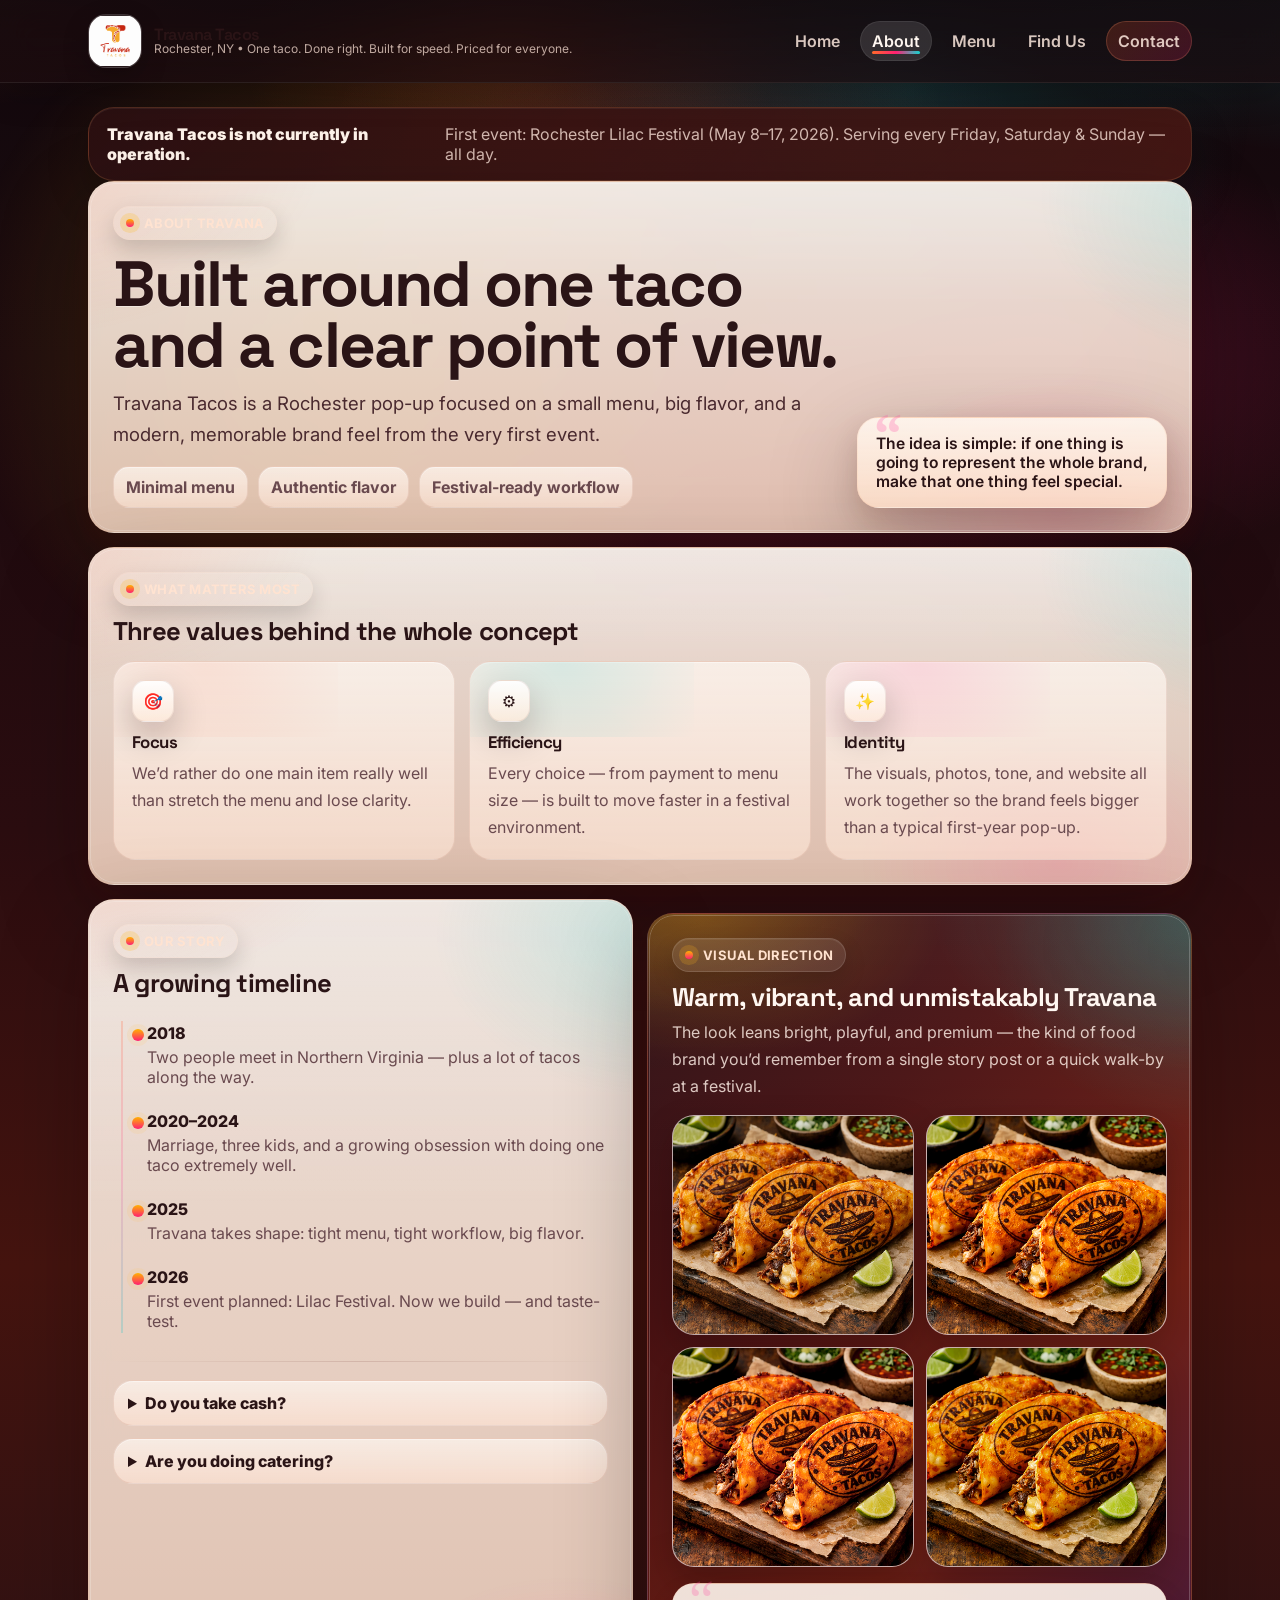
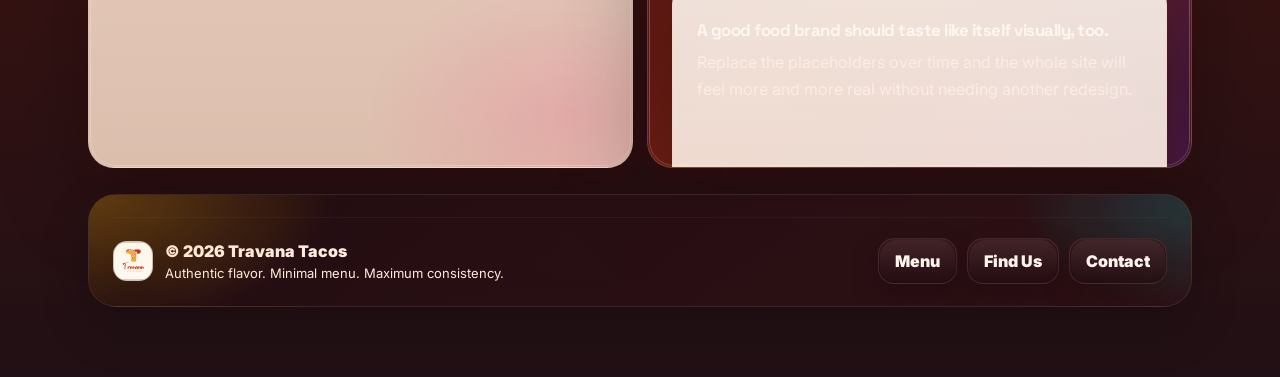
==== about.html @ 3b4be8a9 "nightfire" ====
<!doctype html>
<html lang="en">
  <head>
    <meta charset="utf-8" />
    <meta name="viewport" content="width=device-width,initial-scale=1" />

    <title>About • Travana Tacos</title>
    <meta name="description" content="About Travana Tacos — our story and what we’re bringing to Rochester, NY." />
    <meta name="theme-color" content="#220b10" />

    <link rel="canonical" href="https://www.travanatacos.com/about.html" />
    <link rel="icon" href="/images/TravanaLogo.png" type="image/png" />
    <link rel="apple-touch-icon" href="/images/TravanaLogo.png" />
    <link rel="manifest" href="/site.webmanifest" />

    <link rel="preconnect" href="https://fonts.googleapis.com" />
    <link rel="preconnect" href="https://fonts.gstatic.com" crossorigin />
    <link href="https://fonts.googleapis.com/css2?family=Inter:wght@400;500;600;700;800&family=Space+Grotesk:wght@400;500;600;700&display=swap" rel="stylesheet" />

    <link rel="stylesheet" href="/styles.css" />
  </head>

  <body class="page-about">
    <a class="skip" href="#main">Skip to content</a>
    <header class="topbar">
      <div class="wrap topbar-inner">
        <a class="brand" href="/">
          <img id="brandLogo" class="brand-logo" src="/images/TravanaLogo.png" alt="Travana Tacos logo" />
          <span class="brand-text">
            <span class="brand-name" id="brandName">Travana Tacos</span>
            <span class="brand-sub" id="brandSub">Rochester, NY</span>
          </span>
        </a>

        <div class="nav-wrap">
          <button class="nav-toggle" id="navToggle" aria-label="Toggle navigation" aria-controls="primaryNav" aria-expanded="false">
            <span></span>
          </button>
          <nav class="nav" id="primaryNav" aria-label="Primary navigation">
            <a href="/" >Home</a>
            <a href="/about.html" aria-current="page">About</a>
            <a href="/menu.html" >Menu</a>
            <a href="/find-us.html" >Find Us</a>
            <a class="nav-cta" href="/contact.html" >Contact</a>
          </nav>
        </div>
      </div>
    </header>

    <main id="main" class="wrap">
      <section id="banner" class="notice reveal" style="display:none;">
        <strong id="banner1">Travana Tacos is not currently in operation.</strong>
        <span id="banner2">First event: Rochester Lilac Festival (May 8–17, 2026). Serving Fri–Sun all day.</span>
      </section>

      <section class="card hero-prime reveal">
        <div class="section-top">
          <div>
            <div class="kicker"><span class="k-dot"></span>About Travana</div>
            <h1 style="margin-top: 14px;">Built around one taco and a clear point of view.</h1>
            <p class="lead">Travana Tacos is a Rochester pop-up focused on a small menu, big flavor, and a modern, memorable brand feel from the very first event.</p>
            <div class="badge-cloud">
              <span class="badge-chip">Minimal menu</span>
              <span class="badge-chip">Authentic flavor</span>
              <span class="badge-chip">Festival-ready workflow</span>
            </div>
          </div>
          <aside class="mini-quote">The idea is simple: if one thing is going to represent the whole brand, make that one thing feel special.</aside>
        </div>
      </section>

      <section class="card reveal">
        <div class="kicker"><span class="k-dot"></span>What matters most</div>
        <h2 style="margin-top: 12px;">Three values behind the whole concept</h2>
        <div class="value-grid">
          <div class="value-card">
            <div class="iconbadge" aria-hidden="true">🎯</div>
            <h3>Focus</h3>
            <p>We’d rather do one main item really well than stretch the menu and lose clarity.</p>
          </div>
          <div class="value-card">
            <div class="iconbadge" aria-hidden="true">⚙️</div>
            <h3>Efficiency</h3>
            <p>Every choice — from payment to menu size — is built to move faster in a festival environment.</p>
          </div>
          <div class="value-card">
            <div class="iconbadge" aria-hidden="true">✨</div>
            <h3>Identity</h3>
            <p>The visuals, photos, tone, and website all work together so the brand feels bigger than a typical first-year pop-up.</p>
          </div>
        </div>
      </section>

      <section class="grid2">
        <section class="card reveal">
          <div class="kicker"><span class="k-dot"></span>Our story</div>
          <h2 style="margin-top: 12px;">A growing timeline</h2>
          <div class="timeline">
            <div class="titem">
              <div class="when">2018</div>
              <div class="what">Two people meet in Northern Virginia — plus a lot of tacos along the way.</div>
            </div>
            <div class="titem">
              <div class="when">2020–2024</div>
              <div class="what">Marriage, three kids, and a growing obsession with doing one taco extremely well.</div>
            </div>
            <div class="titem">
              <div class="when">2025</div>
              <div class="what">Travana takes shape: tight menu, tight workflow, big flavor.</div>
            </div>
            <div class="titem">
              <div class="when">2026</div>
              <div class="what">First event planned: Lilac Festival. Now we build — and taste-test.</div>
            </div>
          </div>

          <div class="divider"></div>
          <details>
            <summary>Do you take cash?</summary>
            <p class="muted">No — card only (cashless) to keep the line moving.</p>
          </details>
          <details style="margin-top: 12px;">
            <summary>Are you doing catering?</summary>
            <p class="muted">Coming soon. Email us what you need and we’ll start the conversation.</p>
          </details>
        </section>

        <section class="card card-dark reveal">
          <div class="kicker"><span class="k-dot"></span>Visual direction</div>
          <h2 style="margin-top: 12px;">Warm, vibrant, and unmistakably Travana</h2>
          <p class="muted" style="margin-top: 8px;">The look leans bright, playful, and premium — the kind of food brand you’d remember from a single story post or a quick walk-by at a festival.</p>
          <div class="gallery" style="margin-top: 16px;">
            <img src="/images/BrandedTacos.png" alt="Travana Tacos branded tacos" loading="lazy" />
            <img src="/images/BrandedTacos.png" alt="Travana Tacos taco closeup" loading="lazy" />
            <img src="/images/BrandedTacos.png" alt="Travana Tacos prep detail" loading="lazy" />
            <img src="/images/BrandedTacos.png" alt="Travana Tacos booth visual" loading="lazy" />
          </div>
          <div class="editorial-quote" style="margin-top: 16px;">
            <h3 style="margin-top: 10px;">A good food brand should taste like itself visually, too.</h3>
            <p class="muted" style="margin-top: 8px;">Replace the placeholders over time and the whole site will feel more and more real without needing another redesign.</p>
          </div>
        </section>
      </section>

      <footer class="footer">
        <div class="footer-inner">
          <div class="footer-brand">
            <img src="/images/TravanaLogo.png" alt="Travana Tacos" class="footer-logo" />
            <div>
              <div class="footer-title">© <span id="y"></span> <span id="brandName2">Travana Tacos</span></div>
              <div class="mini">Authentic flavor. Minimal menu. Maximum consistency.</div>
            </div>
          </div>
          <div class="footer-links">
            <a class="btn secondary" href="/menu.html">Menu</a>
            <a class="btn secondary" href="/find-us.html">Find Us</a>
            <a class="btn secondary" href="/contact.html">Contact</a>
          </div>
        </div>
      </footer>
    </main>

    <script src="/site-config.js" defer></script>
    <script src="/app.js" defer></script>
  </body>
</html>
---- styles.css ----
:root {
  --bg0: #fffaf6;
  --bg1: #fff1e8;
  --bg2: #ffe6da;
  --surface: rgba(255, 255, 255, 0.74);
  --surface-strong: rgba(255, 255, 255, 0.88);
  --surface-soft: rgba(255, 245, 240, 0.7);
  --stroke: rgba(143, 92, 86, 0.16);
  --stroke-strong: rgba(143, 92, 86, 0.24);
  --stroke-soft: rgba(143, 92, 86, 0.1);

  --text: #231416;
  --muted: #6f585b;
  --faint: #90787c;

  --brand: #ff7a59;
  --brand2: #ff4d9e;
  --brand3: #18c7c8;
  --brand4: #ffbe4a;
  --brand5: #8f6bff;
  --good: #20b26d;
  --warn: #d98a00;

  --shadow: 0 28px 80px rgba(130, 70, 83, 0.12), 0 12px 30px rgba(148, 102, 85, 0.08);
  --shadow-soft: 0 20px 48px rgba(130, 70, 83, 0.1), 0 8px 18px rgba(148, 102, 85, 0.06);
  --shadow-tiny: 0 8px 20px rgba(130, 70, 83, 0.08);

  --radius: 26px;
  --radius-sm: 16px;
  --wrap: 1140px;

  --font-sans: Inter, system-ui, -apple-system, BlinkMacSystemFont, "Segoe UI", sans-serif;
  --font-display: "Space Grotesk", Inter, system-ui, sans-serif;

  --mx: 50vw;
  --my: 20vh;
}

* { box-sizing: border-box; }
html, body { margin: 0; padding: 0; }
html { scroll-behavior: smooth; }
body {
  min-height: 100vh;
  overflow-x: hidden;
  color: var(--text);
  font-family: var(--font-sans);
  background:
    radial-gradient(60rem 40rem at 0% -10%, rgba(255, 122, 89, 0.18), transparent 60%),
    radial-gradient(56rem 36rem at 100% 0%, rgba(24, 199, 200, 0.16), transparent 58%),
    radial-gradient(40rem 34rem at 50% 115%, rgba(255, 77, 158, 0.12), transparent 60%),
    linear-gradient(180deg, var(--bg0), var(--bg1));
}

body::before {
  content: "";
  position: fixed;
  inset: 0;
  pointer-events: none;
  z-index: -2;
  background:
    radial-gradient(34rem 34rem at var(--mx) var(--my), rgba(255,255,255,0.52), transparent 58%),
    radial-gradient(34rem 34rem at calc(var(--mx) - 24vw) calc(var(--my) + 18vh), rgba(255, 190, 74, 0.18), transparent 62%),
    radial-gradient(32rem 32rem at calc(var(--mx) + 20vw) calc(var(--my) - 12vh), rgba(24, 199, 200, 0.13), transparent 60%),
    radial-gradient(40rem 40rem at calc(var(--mx) + 6vw) calc(var(--my) + 26vh), rgba(255, 77, 158, 0.12), transparent 64%);
}

body::after {
  content: "";
  position: fixed;
  inset: 0;
  pointer-events: none;
  z-index: -1;
  opacity: 0.16;
  background-image: url("data:image/svg+xml,%3Csvg xmlns='http://www.w3.org/2000/svg' width='240' height='240'%3E%3Cfilter id='n'%3E%3CfeTurbulence type='fractalNoise' baseFrequency='.75' numOctaves='2' stitchTiles='stitch'/%3E%3C/filter%3E%3Crect width='240' height='240' filter='url(%23n)' opacity='.25'/%3E%3C/svg%3E");
  mix-blend-mode: multiply;
}

img { max-width: 100%; display: block; }
a { color: #c7417d; text-decoration: none; }
a:hover { text-decoration: underline; }
p, li { line-height: 1.68; }
ul { margin: 0; padding-left: 1.1rem; }
code, pre {
  font-family: ui-monospace, SFMono-Regular, Menlo, Monaco, Consolas, "Liberation Mono", "Courier New", monospace;
}

.wrap {
  max-width: var(--wrap);
  margin: 0 auto;
  padding: 24px 18px 70px;
}

.muted { color: var(--muted); }
.faint { color: var(--faint); }

.skip {
  position: absolute;
  left: -999px;
  top: -999px;
  background: linear-gradient(135deg, var(--brand4), var(--brand));
  color: #2b1518;
  padding: 10px 14px;
  border-radius: 14px;
  font-weight: 900;
}
.skip:focus { left: 16px; top: 16px; z-index: 1000; }

.topbar {
  position: sticky;
  top: 0;
  z-index: 120;
  backdrop-filter: blur(18px) saturate(1.15);
  background: rgba(255, 249, 245, 0.72);
  border-bottom: 1px solid rgba(143, 92, 86, 0.12);
}

.topbar-inner {
  display: flex;
  align-items: center;
  justify-content: space-between;
  gap: 16px;
  padding: 14px 18px;
}

.brand {
  display: inline-flex;
  align-items: center;
  gap: 12px;
  color: var(--text);
  text-decoration: none;
}
.brand:hover { text-decoration: none; }

.brand-logo {
  width: 54px;
  height: 54px;
  border-radius: 18px;
  border: 1px solid rgba(143, 92, 86, 0.18);
  background: linear-gradient(180deg, rgba(255,255,255,0.92), rgba(255, 240, 233, 0.9));
  box-shadow: var(--shadow-tiny);
  object-fit: contain;
}

.brand-text { display: flex; flex-direction: column; line-height: 1.08; }
.brand-name {
  font-family: var(--font-display);
  font-weight: 800;
  font-size: 1.02rem;
  letter-spacing: -0.03em;
}
.brand-sub { font-size: 12px; color: var(--muted); }

.nav-wrap { display: flex; align-items: center; gap: 10px; }
.nav {
  display: flex;
  align-items: center;
  gap: 8px;
  flex-wrap: wrap;
}
.nav a {
  position: relative;
  padding: 10px 12px;
  border-radius: 999px;
  color: rgba(35, 20, 22, 0.84);
  font-weight: 600;
  transition: background 180ms ease, transform 180ms ease, color 180ms ease;
}
.nav a::after {
  content: "";
  position: absolute;
  left: 12px;
  right: 12px;
  bottom: 7px;
  height: 3px;
  border-radius: 999px;
  background: linear-gradient(90deg, var(--brand), var(--brand2), var(--brand3));
  transform: scaleX(0);
  transform-origin: left;
  transition: transform 220ms ease;
}
.nav a:hover {
  text-decoration: none;
  background: rgba(255,255,255,0.52);
  transform: translateY(-1px);
}
.nav a:hover::after,
.nav a.active::after,
.nav a[aria-current="page"]::after { transform: scaleX(1); }
.nav a.active,
.nav a[aria-current="page"] {
  background: rgba(255,255,255,0.76);
  color: var(--text);
  box-shadow: inset 0 0 0 1px rgba(143, 92, 86, 0.08);
}
.nav-cta {
  background: linear-gradient(135deg, rgba(255, 122, 89, 0.14), rgba(255, 77, 158, 0.12));
  box-shadow: inset 0 0 0 1px rgba(255, 122, 89, 0.18);
}

.nav-toggle {
  display: none;
  width: 46px;
  height: 46px;
  border-radius: 16px;
  border: 1px solid rgba(143, 92, 86, 0.16);
  background: rgba(255,255,255,0.8);
  box-shadow: var(--shadow-tiny);
  color: var(--text);
  align-items: center;
  justify-content: center;
}
.nav-toggle span,
.nav-toggle span::before,
.nav-toggle span::after {
  display: inline-block;
  width: 18px;
  height: 2px;
  background: currentColor;
  border-radius: 999px;
  position: relative;
  transition: transform 160ms ease, background 160ms ease;
}
.nav-toggle span::before,
.nav-toggle span::after {
  content: "";
  position: absolute;
  left: 0;
}
.nav-toggle span::before { top: -6px; }
.nav-toggle span::after { top: 6px; }
.nav-open .nav-toggle span { background: transparent; }
.nav-open .nav-toggle span::before { top: 0; transform: rotate(45deg); }
.nav-open .nav-toggle span::after { top: 0; transform: rotate(-45deg); }

.notice {
  display: none;
  align-items: center;
  gap: 12px;
  padding: 16px 18px;
  border-radius: var(--radius);
  border: 1px solid rgba(255, 122, 89, 0.18);
  background: linear-gradient(135deg, rgba(255,255,255,0.84), rgba(255, 241, 233, 0.84));
  box-shadow: var(--shadow-tiny);
}
.notice strong { font-weight: 900; }

h1, h2, h3, .display, .display-sm {
  margin: 0;
  color: var(--text);
  font-family: var(--font-display);
  letter-spacing: -0.03em;
}
h1 { font-size: clamp(2.45rem, 5vw, 4.55rem); line-height: 0.95; }
h2 { font-size: clamp(1.45rem, 2vw, 2rem); line-height: 1.05; }
h3 { font-size: 1.05rem; line-height: 1.2; }
.display-sm { font-size: clamp(1.75rem, 3vw, 2.45rem); line-height: 1; }
p.lead {
  margin: 12px 0 0;
  max-width: 66ch;
  font-size: clamp(1.02rem, 1.6vw, 1.16rem);
  color: #433033;
}

.kicker {
  display: inline-flex;
  align-items: center;
  gap: 10px;
  padding: 8px 12px;
  border-radius: 999px;
  border: 1px solid rgba(143, 92, 86, 0.12);
  background: rgba(255,255,255,0.74);
  color: #654f53;
  font-size: 13px;
  font-weight: 700;
  letter-spacing: 0.02em;
  text-transform: uppercase;
}
.k-dot {
  width: 8px;
  height: 8px;
  border-radius: 999px;
  background: linear-gradient(180deg, var(--brand4), var(--brand2));
  box-shadow: 0 0 0 5px rgba(255, 190, 74, 0.14);
}

.section-top {
  display: grid;
  grid-template-columns: minmax(0, 1fr) auto;
  gap: 18px;
  align-items: end;
}

.mini-quote,
.editorial-quote {
  position: relative;
  border-radius: 22px;
  border: 1px solid rgba(143, 92, 86, 0.14);
  background: linear-gradient(135deg, rgba(255,255,255,0.84), rgba(255, 242, 235, 0.75));
  color: #51393d;
  box-shadow: var(--shadow-tiny);
}
.mini-quote {
  max-width: 310px;
  padding: 16px 18px;
  font-size: 0.98rem;
  font-weight: 600;
}
.editorial-quote {
  padding: 26px 24px 24px;
  min-height: 100%;
}
.editorial-quote::before,
.mini-quote::before {
  content: "“";
  position: absolute;
  top: -12px;
  left: 16px;
  font-family: Georgia, serif;
  font-size: 3.5rem;
  line-height: 1;
  color: rgba(255, 77, 158, 0.26);
}
.quote-line {
  margin-top: 10px;
  color: var(--faint);
  font-size: 0.9rem;
}

.card {
  position: relative;
  padding: 24px;
  border-radius: var(--radius);
  border: 1px solid rgba(143, 92, 86, 0.14);
  background: linear-gradient(180deg, rgba(255,255,255,0.78), rgba(255, 246, 242, 0.7));
  box-shadow: var(--shadow-soft);
  backdrop-filter: blur(12px) saturate(1.1);
  overflow: hidden;
}
.card::before {
  content: "";
  position: absolute;
  inset: 0;
  pointer-events: none;
  background:
    radial-gradient(30rem 18rem at -8% -8%, rgba(255, 122, 89, 0.14), transparent 60%),
    radial-gradient(24rem 16rem at 108% 4%, rgba(24, 199, 200, 0.12), transparent 58%),
    linear-gradient(180deg, rgba(255,255,255,0.16), transparent 35%);
}
.card > * { position: relative; }
.card:hover { transform: translateY(-2px); }
.card { transition: transform 220ms ease, box-shadow 220ms ease, border-color 220ms ease; }
.card:hover {
  border-color: rgba(255, 122, 89, 0.2);
  box-shadow: 0 32px 90px rgba(130, 70, 83, 0.14), 0 12px 26px rgba(148, 102, 85, 0.08);
}
.card + .card { margin-top: 14px; }
.divider {
  height: 1px;
  background: linear-gradient(90deg, rgba(143, 92, 86, 0), rgba(143, 92, 86, 0.22), rgba(143, 92, 86, 0));
  margin: 18px 0;
}

.hero {
  padding: 0;
  overflow: hidden;
}
.hero::after {
  content: "";
  position: absolute;
  inset: auto -10% -22% auto;
  width: 22rem;
  height: 22rem;
  border-radius: 50%;
  background: radial-gradient(circle, rgba(255, 190, 74, 0.24), rgba(255, 190, 74, 0));
  pointer-events: none;
}
.hero-inner {
  display: grid;
  grid-template-columns: 1.08fr 0.92fr;
  gap: 18px;
  align-items: stretch;
}
.hero-copy { padding: 30px 28px; }
.hero-copy .meta {
  margin-top: 14px;
  padding: 12px 14px;
  border-radius: 18px;
  background: rgba(255,255,255,0.58);
  border: 1px solid rgba(143, 92, 86, 0.1);
  color: var(--muted);
}
.hero-copy .meta strong { color: var(--text); }
.hero-media {
  display: grid;
  gap: 14px;
  padding: 18px 18px 18px 0;
  align-content: start;
}
.photo-stack {
  position: relative;
  min-height: 390px;
  isolation: isolate;
}
.photo-stack::before {
  content: "";
  position: absolute;
  inset: 6% 0 auto 8%;
  width: 72%;
  aspect-ratio: 1;
  border-radius: 50%;
  background: radial-gradient(circle, rgba(24, 199, 200, 0.16), rgba(24, 199, 200, 0));
  filter: blur(12px);
}
.photo {
  position: absolute;
  inset: 0;
  border-radius: 30px;
  overflow: hidden;
  border: 1px solid rgba(143, 92, 86, 0.14);
  background: linear-gradient(180deg, rgba(255,255,255,0.7), rgba(255, 242, 236, 0.72));
  box-shadow: var(--shadow-soft);
}
.photo img {
  width: 100%;
  height: 100%;
  object-fit: cover;
}
.photo::after {
  content: "";
  position: absolute;
  inset: 0;
  background:
    linear-gradient(180deg, rgba(255,255,255,0.12), rgba(255,255,255,0)),
    linear-gradient(180deg, rgba(24, 16, 18, 0), rgba(24, 16, 18, 0.22));
}
.photo.p1 { transform: rotate(-4deg) translate(-10px, 16px) scale(0.98); }
.photo.p2 { transform: rotate(4deg) translate(16px, 0px) scale(1.01); }

.stats {
  display: grid;
  grid-template-columns: repeat(3, minmax(0, 1fr));
  gap: 10px;
  margin-top: 16px;
}
.stat {
  padding: 14px;
  border-radius: 18px;
  border: 1px solid rgba(143, 92, 86, 0.12);
  background: rgba(255,255,255,0.56);
  box-shadow: inset 0 1px 0 rgba(255,255,255,0.6);
}
.stat .k { font-weight: 800; color: var(--text); }
.stat .v { color: var(--muted); font-size: 13px; margin-top: 3px; }

.eventbox {
  padding: 16px;
  border-radius: 22px;
  border: 1px solid rgba(143, 92, 86, 0.14);
  background: linear-gradient(135deg, rgba(255,255,255,0.76), rgba(255, 243, 237, 0.76));
  box-shadow: var(--shadow-tiny);
}
.event-title { font-size: 0.82rem; font-weight: 900; text-transform: uppercase; letter-spacing: 0.08em; color: #8c5d5f; }
.event-meta { margin-top: 8px; color: var(--muted); font-size: 0.95rem; }
.event-meta strong { color: var(--text); }

.buttons {
  display: flex;
  flex-wrap: wrap;
  gap: 10px;
  margin-top: 16px;
}
.btn {
  position: relative;
  display: inline-flex;
  align-items: center;
  justify-content: center;
  gap: 10px;
  padding: 12px 16px;
  border-radius: 16px;
  border: 1px solid transparent;
  background: linear-gradient(135deg, var(--brand4), var(--brand), var(--brand2));
  background-size: 180% 180%;
  color: #2b1216;
  font-weight: 900;
  box-shadow: 0 18px 36px rgba(255, 122, 89, 0.18);
  transition: transform 180ms ease, filter 180ms ease, background-position 280ms ease, box-shadow 180ms ease;
}
.btn::after {
  content: "";
  position: absolute;
  inset: 1px;
  border-radius: inherit;
  background: linear-gradient(180deg, rgba(255,255,255,0.28), rgba(255,255,255,0));
  pointer-events: none;
}
.btn:hover {
  text-decoration: none;
  transform: translateY(-1px);
  filter: saturate(1.05) brightness(1.02);
  background-position: 100% 50%;
  box-shadow: 0 20px 42px rgba(255, 122, 89, 0.22);
}
.btn:active { transform: translateY(0); }
.btn.secondary,
.btn.ghost {
  color: var(--text);
  background: rgba(255,255,255,0.62);
  border-color: rgba(143, 92, 86, 0.14);
  box-shadow: inset 0 1px 0 rgba(255,255,255,0.72), var(--shadow-tiny);
}
.btn.secondary::after,
.btn.ghost::after { background: linear-gradient(180deg, rgba(255,255,255,0.32), rgba(255,255,255,0)); }
.btn.ghost { background: rgba(255,255,255,0.34); }
.btn .icon { width: 18px; height: 18px; }

.pills, .chips {
  display: flex;
  flex-wrap: wrap;
  gap: 8px;
  margin-top: 14px;
}
.pill, .chip {
  padding: 8px 12px;
  border-radius: 999px;
  border: 1px solid rgba(143, 92, 86, 0.12);
  background: rgba(255,255,255,0.66);
  color: #624c50;
  font-size: 13px;
  font-weight: 600;
}

.flavor-band {
  margin: 16px 0 0;
  border-radius: 20px;
  border: 1px solid rgba(143, 92, 86, 0.14);
  background: linear-gradient(135deg, rgba(255,255,255,0.72), rgba(255, 245, 238, 0.74));
  box-shadow: var(--shadow-tiny);
  overflow: hidden;
}
.flavor-track {
  display: flex;
  width: max-content;
  min-width: 100%;
  gap: 0;
  align-items: center;
  white-space: nowrap;
  animation: marquee 24s linear infinite;
}
.flavor-pill {
  display: inline-flex;
  align-items: center;
  gap: 10px;
  padding: 14px 20px;
  color: #5b464a;
  font-weight: 800;
  letter-spacing: 0.02em;
}
.flavor-pill::before {
  content: "✦";
  color: var(--brand2);
}

.grid2 {
  display: grid;
  grid-template-columns: repeat(2, minmax(0, 1fr));
  gap: 14px;
  margin-top: 14px;
}

.featuregrid,
.value-grid,
.microgrid,
.signal-grid {
  display: grid;
  gap: 14px;
  margin-top: 16px;
}
.featuregrid,
.value-grid,
.signal-grid { grid-template-columns: repeat(3, minmax(0, 1fr)); }
.microgrid { grid-template-columns: repeat(2, minmax(0, 1fr)); }
.feature,
.value-card,
.mini-card {
  position: relative;
  padding: 18px;
  border-radius: 22px;
  border: 1px solid rgba(143, 92, 86, 0.14);
  background: linear-gradient(180deg, rgba(255,255,255,0.7), rgba(255, 244, 239, 0.66));
  box-shadow: inset 0 1px 0 rgba(255,255,255,0.78);
  overflow: hidden;
}
.feature::before,
.value-card::before,
.mini-card::before {
  content: "";
  position: absolute;
  inset: -35% auto auto -10%;
  width: 70%;
  height: 70%;
  background: radial-gradient(circle, rgba(255, 122, 89, 0.12), rgba(255, 122, 89, 0));
  pointer-events: none;
}
.feature:nth-child(2)::before,
.value-card:nth-child(2)::before,
.mini-card:nth-child(2)::before { background: radial-gradient(circle, rgba(24, 199, 200, 0.14), rgba(24, 199, 200, 0)); }
.feature:nth-child(3)::before,
.value-card:nth-child(3)::before,
.mini-card:nth-child(3)::before { background: radial-gradient(circle, rgba(255, 77, 158, 0.14), rgba(255, 77, 158, 0)); }
.feature > *, .value-card > *, .mini-card > * { position: relative; }
.iconbadge {
  display: inline-grid;
  place-items: center;
  width: 42px;
  height: 42px;
  border-radius: 14px;
  background: rgba(255,255,255,0.64);
  border: 1px solid rgba(143, 92, 86, 0.12);
  box-shadow: var(--shadow-tiny);
  margin-bottom: 10px;
}
.feature p, .value-card p, .mini-card p { margin: 8px 0 0; color: var(--muted); }

.editorial-grid { align-items: stretch; }
.list-check,
.highlight-list {
  list-style: none;
  padding: 0;
  margin: 16px 0 0;
}
.list-check li,
.highlight-list li {
  position: relative;
  padding-left: 28px;
  margin: 10px 0;
}
.list-check li::before,
.highlight-list li::before {
  content: "✓";
  position: absolute;
  left: 0;
  top: 0;
  font-weight: 900;
  color: var(--good);
}

.timeline {
  position: relative;
  margin-top: 14px;
  padding-left: 20px;
}
.timeline::before {
  content: "";
  position: absolute;
  left: 8px;
  top: 10px;
  bottom: 10px;
  width: 2px;
  background: linear-gradient(180deg, rgba(255, 122, 89, 0.28), rgba(255, 77, 158, 0.22), rgba(24, 199, 200, 0.24));
}
.titem {
  position: relative;
  padding: 12px 0 12px 14px;
}
.titem::before {
  content: "";
  position: absolute;
  left: -1px;
  top: 18px;
  width: 12px;
  height: 12px;
  border-radius: 50%;
  background: linear-gradient(180deg, var(--brand4), var(--brand2));
  box-shadow: 0 0 0 5px rgba(255, 190, 74, 0.12);
}
.titem .when { font-weight: 800; color: var(--text); }
.titem .what { margin-top: 4px; color: var(--muted); }

.gallery {
  display: grid;
  grid-template-columns: repeat(2, minmax(0, 1fr));
  gap: 12px;
}
.gallery img {
  width: 100%;
  height: 220px;
  object-fit: cover;
  border-radius: 22px;
  border: 1px solid rgba(143, 92, 86, 0.14);
  background: rgba(255,255,255,0.7);
  box-shadow: var(--shadow-tiny);
}

.contactlist {
  list-style: none;
  padding: 0;
  margin: 0;
}
.contactlist li {
  display: grid;
  grid-template-columns: 96px 1fr;
  gap: 12px;
  padding: 12px 0;
  border-bottom: 1px dashed rgba(143, 92, 86, 0.2);
}
.contactlist li:last-child { border-bottom: none; }
.label {
  color: var(--muted);
  font-weight: 700;
}
.emailtemplate {
  margin: 0;
  white-space: pre-wrap;
  border: 1px solid rgba(143, 92, 86, 0.14);
  border-radius: 18px;
  padding: 14px;
  background: rgba(255,255,255,0.58);
  color: #5a4549;
  overflow: auto;
}
.form {
  display: grid;
  gap: 12px;
  margin-top: 12px;
}
.field {
  display: grid;
  gap: 6px;
}
.field label {
  color: #473438;
  font-weight: 700;
  font-size: 13px;
}
.field input,
.field textarea,
.field select {
  width: 100%;
  padding: 13px 14px;
  border-radius: 16px;
  border: 1px solid rgba(143, 92, 86, 0.16);
  background: rgba(255,255,255,0.84);
  color: var(--text);
  outline: none;
  box-shadow: inset 0 1px 0 rgba(255,255,255,0.84);
}
.field textarea { min-height: 120px; resize: vertical; }
.field input:focus,
.field textarea:focus,
.field select:focus {
  border-color: rgba(255, 122, 89, 0.4);
  box-shadow: 0 0 0 5px rgba(255, 122, 89, 0.1);
}
.map {
  width: 100%;
  min-height: 340px;
  border-radius: 24px;
  border: 1px solid rgba(143, 92, 86, 0.14);
  overflow: hidden;
  background: rgba(255,255,255,0.82);
  box-shadow: var(--shadow-tiny);
}
.map iframe {
  width: 100%;
  height: 100%;
  min-height: 340px;
  border: 0;
}

.badge-cloud {
  display: flex;
  flex-wrap: wrap;
  gap: 10px;
  margin-top: 16px;
}
.badge-chip {
  padding: 10px 12px;
  border-radius: 16px;
  background: rgba(255,255,255,0.66);
  border: 1px solid rgba(143, 92, 86, 0.12);
  color: #5f4a4d;
  font-weight: 700;
}

.footer {
  margin-top: 22px;
}
.footer-inner {
  display: grid;
  grid-template-columns: 1.2fr 0.8fr;
  gap: 16px;
  padding-top: 18px;
  border-top: 1px solid rgba(143, 92, 86, 0.14);
}
.footer-brand {
  display: flex;
  align-items: center;
  gap: 12px;
}
.footer-logo {
  width: 40px;
  height: 40px;
  border-radius: 14px;
  border: 1px solid rgba(143, 92, 86, 0.14);
  background: rgba(255,255,255,0.8);
  box-shadow: var(--shadow-tiny);
  object-fit: contain;
}
.footer-title { font-weight: 900; }
.footer .mini { margin-top: 4px; color: var(--muted); font-size: 13px; }
.footer-links {
  display: flex;
  justify-content: flex-end;
  flex-wrap: wrap;
  gap: 10px;
}

.details,
details {
  border: 1px solid rgba(143, 92, 86, 0.14);
  border-radius: 20px;
  padding: 12px 14px;
  background: rgba(255,255,255,0.56);
}
summary { cursor: pointer; font-weight: 800; color: var(--text); }
details p { margin: 10px 0 0; }

.reveal {
  opacity: 0;
  transform: translateY(16px);
  transition: opacity 620ms ease, transform 620ms ease;
  will-change: opacity, transform;
}
.reveal.in {
  opacity: 1;
  transform: translateY(0);
}

.toTop {
  position: fixed;
  right: 16px;
  bottom: 16px;
  z-index: 200;
  width: 50px;
  height: 50px;
  border-radius: 18px;
  border: 1px solid rgba(143, 92, 86, 0.16);
  background: rgba(255,255,255,0.76);
  color: #4a363a;
  box-shadow: var(--shadow-tiny);
  backdrop-filter: blur(16px);
  display: grid;
  place-items: center;
  cursor: pointer;
  opacity: 0;
  transform: translateY(10px);
  transition: opacity 220ms ease, transform 220ms ease, background 220ms ease;
}
.toTop.show { opacity: 1; transform: translateY(0); }
.toTop:hover { background: rgba(255,255,255,0.92); }



/* HDR refinement pass */
:root {
  --bg0: #fff2de;
  --bg1: #ffe3c5;
  --bg2: #ffd3b2;
  --surface: rgba(255, 250, 245, 0.78);
  --surface-strong: rgba(255, 253, 250, 0.9);
  --surface-soft: rgba(255, 241, 230, 0.76);
  --stroke: rgba(118, 66, 51, 0.16);
  --stroke-strong: rgba(118, 66, 51, 0.26);
  --stroke-soft: rgba(118, 66, 51, 0.1);
  --text: #261012;
  --muted: #704749;
  --faint: #94696a;
  --brand: #ff5b2e;
  --brand2: #ff2778;
  --brand3: #00c8c8;
  --brand4: #ffb319;
  --brand5: #7a63ff;
  --shadow: 0 34px 90px rgba(130, 56, 28, 0.18), 0 16px 38px rgba(115, 42, 58, 0.1);
  --shadow-soft: 0 24px 70px rgba(130, 56, 28, 0.16), 0 10px 24px rgba(115, 42, 58, 0.08);
  --shadow-tiny: 0 12px 28px rgba(130, 56, 28, 0.12);
}

body {
  background:
    radial-gradient(70rem 48rem at -8% -12%, rgba(255, 91, 46, 0.28), transparent 58%),
    radial-gradient(56rem 42rem at 102% -8%, rgba(0, 200, 200, 0.22), transparent 56%),
    radial-gradient(44rem 30rem at 82% 18%, rgba(255, 39, 120, 0.18), transparent 58%),
    radial-gradient(60rem 40rem at 50% 110%, rgba(255, 179, 25, 0.16), transparent 64%),
    linear-gradient(180deg, var(--bg0) 0%, #ffe6cd 32%, #fff0df 72%, #fff5ec 100%);
}

body::before {
  background:
    radial-gradient(38rem 38rem at var(--mx) var(--my), rgba(255,255,255,0.44), transparent 58%),
    radial-gradient(38rem 38rem at calc(var(--mx) - 24vw) calc(var(--my) + 18vh), rgba(255, 179, 25, 0.24), transparent 62%),
    radial-gradient(34rem 34rem at calc(var(--mx) + 21vw) calc(var(--my) - 11vh), rgba(0, 200, 200, 0.18), transparent 60%),
    radial-gradient(40rem 40rem at calc(var(--mx) + 8vw) calc(var(--my) + 28vh), rgba(255, 39, 120, 0.18), transparent 64%),
    radial-gradient(30rem 30rem at calc(var(--mx) - 8vw) calc(var(--my) - 16vh), rgba(255, 91, 46, 0.16), transparent 60%);
}

body::after { opacity: 0.11; }

a { color: #d53868; }
a:hover { text-decoration-color: rgba(213, 56, 104, 0.35); }

.topbar {
  background: linear-gradient(180deg, rgba(255, 248, 241, 0.82), rgba(255, 239, 225, 0.7));
  border-bottom-color: rgba(118, 66, 51, 0.1);
}

.topbar.is-scrolled {
  background: linear-gradient(180deg, rgba(255, 245, 236, 0.92), rgba(255, 235, 218, 0.86));
  box-shadow: 0 16px 32px rgba(118, 66, 51, 0.08);
  border-bottom-color: rgba(118, 66, 51, 0.14);
}

.scroll-progress {
  position: fixed;
  inset: 0 auto auto 0;
  width: 100%;
  height: 4px;
  z-index: 160;
  transform-origin: left center;
  transform: scaleX(0);
  background: linear-gradient(90deg, var(--brand4), var(--brand), var(--brand2), var(--brand3));
  box-shadow: 0 0 18px rgba(255, 91, 46, 0.45);
}

.notice {
  border-color: rgba(255, 91, 46, 0.2);
  background: linear-gradient(135deg, rgba(255, 250, 245, 0.92), rgba(255, 228, 197, 0.9));
  box-shadow: 0 16px 40px rgba(255, 91, 46, 0.1);
}

.kicker {
  border-color: rgba(118, 66, 51, 0.1);
  background: linear-gradient(135deg, rgba(255,255,255,0.82), rgba(255, 238, 221, 0.72));
  color: #7a4045;
  box-shadow: 0 10px 20px rgba(130, 56, 28, 0.06);
}

h1, .display-sm { text-shadow: 0 1px 0 rgba(255,255,255,0.4); }
p.lead { color: #4a2a2f; }

.card {
  border-color: rgba(118, 66, 51, 0.12);
  background: linear-gradient(180deg, rgba(255, 252, 249, 0.82), rgba(255, 235, 220, 0.78));
  box-shadow: 0 28px 82px rgba(130, 56, 28, 0.16), 0 10px 24px rgba(115, 42, 58, 0.08);
}

.card::before {
  background:
    radial-gradient(34rem 20rem at -8% -10%, rgba(255, 91, 46, 0.18), transparent 60%),
    radial-gradient(26rem 18rem at 108% 4%, rgba(0, 200, 200, 0.16), transparent 58%),
    radial-gradient(20rem 14rem at 88% 94%, rgba(255, 39, 120, 0.14), transparent 62%),
    linear-gradient(180deg, rgba(255,255,255,0.24), transparent 35%);
}

.card::after {
  content: "";
  position: absolute;
  inset: 1px;
  border-radius: calc(var(--radius) - 1px);
  pointer-events: none;
  border: 1px solid rgba(255,255,255,0.22);
  mask: linear-gradient(#000 0 0) content-box, linear-gradient(#000 0 0);
  mask-composite: exclude;
  -webkit-mask: linear-gradient(#000 0 0) content-box, linear-gradient(#000 0 0);
  -webkit-mask-composite: xor;
  padding: 1px;
}

.hero-prime {
  background:
    linear-gradient(140deg, rgba(255, 251, 248, 0.88), rgba(255, 232, 211, 0.84)),
    linear-gradient(135deg, rgba(255, 91, 46, 0.08), rgba(255, 39, 120, 0.06));
}

.hero.hero-prime::after {
  width: 28rem;
  height: 28rem;
  background:
    radial-gradient(circle, rgba(255, 179, 25, 0.34), rgba(255, 179, 25, 0)),
    radial-gradient(circle at 40% 35%, rgba(255, 91, 46, 0.2), rgba(255, 91, 46, 0));
}

.hero-copy .meta {
  background: linear-gradient(135deg, rgba(255,255,255,0.78), rgba(255, 236, 220, 0.72));
  border-color: rgba(118, 66, 51, 0.12);
  box-shadow: inset 0 1px 0 rgba(255,255,255,0.75), 0 12px 24px rgba(130, 56, 28, 0.06);
}

.photo-stack::before {
  background:
    radial-gradient(circle, rgba(0, 200, 200, 0.22), rgba(0, 200, 200, 0)),
    radial-gradient(circle at 70% 30%, rgba(255, 39, 120, 0.16), rgba(255, 39, 120, 0));
  filter: blur(18px);
}

.photo {
  border-color: rgba(118, 66, 51, 0.14);
  background: linear-gradient(180deg, rgba(255,255,255,0.78), rgba(255, 232, 216, 0.78));
  box-shadow: 0 30px 70px rgba(89, 35, 25, 0.2), 0 10px 24px rgba(115, 42, 58, 0.08);
}

.photo img { filter: saturate(1.12) contrast(1.06) brightness(1.02) hue-rotate(-2deg); }

.photo::after {
  background:
    linear-gradient(180deg, rgba(255,255,255,0.2), rgba(255,255,255,0)),
    linear-gradient(180deg, rgba(24, 16, 18, 0), rgba(24, 16, 18, 0.26)),
    radial-gradient(16rem 12rem at 80% 15%, rgba(255, 179, 25, 0.18), rgba(255, 179, 25, 0));
}

.stats .stat,
.pill, .chip,
.badge-chip {
  background: linear-gradient(180deg, rgba(255,255,255,0.76), rgba(255, 237, 223, 0.72));
  border-color: rgba(118, 66, 51, 0.12);
}

.stat .k, .event-meta strong, h3 { color: #2f1217; }

.eventbox {
  background:
    linear-gradient(145deg, rgba(255,255,255,0.8), rgba(255, 228, 210, 0.76)),
    linear-gradient(135deg, rgba(255, 91, 46, 0.08), rgba(0, 200, 200, 0.05));
  border-color: rgba(118, 66, 51, 0.12);
  box-shadow: 0 22px 44px rgba(130, 56, 28, 0.12);
}

.event-title { color: #994943; }

.btn {
  background-image: linear-gradient(135deg, #ffb319, #ff7a1f 26%, #ff5b2e 52%, #ff2778 76%, #00c8c8 100%);
  box-shadow: 0 18px 36px rgba(255, 91, 46, 0.26), inset 0 1px 0 rgba(255,255,255,0.3);
}

.btn:hover { box-shadow: 0 22px 46px rgba(255, 91, 46, 0.32); }

.btn.secondary, .btn.ghost {
  background: linear-gradient(180deg, rgba(255,255,255,0.76), rgba(255, 236, 220, 0.72));
}

.flavor-band {
  border-color: rgba(118, 66, 51, 0.16);
  background:
    linear-gradient(90deg, rgba(255, 186, 88, 0.78), rgba(255, 109, 67, 0.78), rgba(255, 39, 120, 0.75), rgba(0, 200, 200, 0.72));
  box-shadow: 0 24px 56px rgba(255, 91, 46, 0.18);
}

.flavor-pill { color: rgba(47, 18, 23, 0.92); }
.flavor-pill::before { color: rgba(255,255,255,0.92); }

.feature, .value-card, .mini-card {
  background: linear-gradient(180deg, rgba(255,255,255,0.76), rgba(255, 235, 220, 0.74));
  border-color: rgba(118, 66, 51, 0.12);
}

.feature::before,
.value-card::before,
.mini-card::before {
  inset: -40% auto auto -12%;
  width: 78%;
  height: 78%;
}

.iconbadge {
  background: linear-gradient(180deg, rgba(255,255,255,0.92), rgba(255, 236, 220, 0.76));
}

.editorial-quote,
.mini-quote {
  background: linear-gradient(145deg, rgba(255,255,255,0.8), rgba(255, 231, 213, 0.72));
}

.card-dark, .card-dark .feature, .card-dark .mini-card, .card-dark .value-card, .card-dark .eventbox {
  color: #fff4ee;
}

.card-dark {
  background:
    radial-gradient(28rem 18rem at 10% 0%, rgba(255, 179, 25, 0.18), transparent 58%),
    radial-gradient(30rem 18rem at 100% 0%, rgba(0, 200, 200, 0.16), transparent 54%),
    linear-gradient(135deg, #41151a 0%, #641d1b 34%, #8d2a22 68%, #53204a 100%);
  border-color: rgba(255, 191, 161, 0.18);
  box-shadow: 0 34px 90px rgba(64, 18, 22, 0.34), 0 16px 34px rgba(0,0,0,0.16);
}

.card-dark::before {
  background:
    radial-gradient(32rem 18rem at -8% -8%, rgba(255, 179, 25, 0.24), transparent 60%),
    radial-gradient(26rem 20rem at 108% 4%, rgba(0, 200, 200, 0.18), transparent 58%),
    radial-gradient(20rem 14rem at 70% 100%, rgba(255, 39, 120, 0.18), transparent 60%),
    linear-gradient(180deg, rgba(255,255,255,0.06), transparent 36%);
}

.card-dark h1, .card-dark h2, .card-dark h3, .card-dark .display-sm, .card-dark .k, .card-dark .event-title, .card-dark .label, .card-dark strong { color: #fff7f1; }
.card-dark p, .card-dark li, .card-dark .muted, .card-dark .faint, .card-dark .event-meta, .card-dark .footer .mini, .card-dark .what { color: rgba(255, 239, 230, 0.82); }
.card-dark .kicker { background: rgba(255,255,255,0.1); color: #ffe2cf; border-color: rgba(255,255,255,0.12); }
.card-dark .k-dot { box-shadow: 0 0 0 6px rgba(255, 179, 25, 0.2); }
.card-dark .btn.secondary, .card-dark .btn.ghost {
  background: rgba(255,255,255,0.1);
  color: #fff4ee;
  border-color: rgba(255,255,255,0.14);
}
.card-dark .pill, .card-dark .chip, .card-dark .badge-chip, .card-dark .mini-quote, .card-dark .feature, .card-dark .value-card, .card-dark .mini-card, .card-dark .eventbox, .card-dark .meta, .card-dark details, .card-dark .emailtemplate, .card-dark .field input, .card-dark .field textarea, .card-dark .field select {
  background: rgba(255,255,255,0.08);
  border-color: rgba(255,255,255,0.12);
  color: #fff4ee;
  box-shadow: inset 0 1px 0 rgba(255,255,255,0.08);
}
.card-dark .feature p, .card-dark .value-card p, .card-dark .mini-card p, .card-dark .stat .v { color: rgba(255, 239, 230, 0.76); }
.card-dark .field label { color: rgba(255, 236, 226, 0.88); }
.card-dark .field input::placeholder, .card-dark .field textarea::placeholder { color: rgba(255, 226, 215, 0.6); }
.card-dark a { color: #ffd8b1; }
.card-dark .divider, .card-dark .timeline::before { background: linear-gradient(90deg, rgba(255,255,255,0), rgba(255, 222, 194, 0.28), rgba(255,255,255,0)); }
.card-dark .timeline::before { width: 2px; background: linear-gradient(180deg, rgba(255, 179, 25, 0.36), rgba(255, 39, 120, 0.28), rgba(0, 200, 200, 0.34)); }
.card-dark .titem::before { box-shadow: 0 0 0 6px rgba(255, 179, 25, 0.18); }

.card-sunset {
  background:
    radial-gradient(24rem 14rem at 12% 0%, rgba(255, 179, 25, 0.18), transparent 56%),
    linear-gradient(145deg, rgba(255, 250, 246, 0.84), rgba(255, 222, 198, 0.82));
}

.map {
  background: linear-gradient(180deg, rgba(255,255,255,0.82), rgba(255, 235, 220, 0.78));
  box-shadow: 0 22px 50px rgba(130, 56, 28, 0.14);
}

.emailtemplate, .field input, .field textarea, .field select {
  background: linear-gradient(180deg, rgba(255,255,255,0.9), rgba(255, 244, 236, 0.82));
}

.footer { margin-top: 26px; }
.footer-inner {
  padding: 20px 0 0;
  border-top-color: rgba(118, 66, 51, 0.16);
}

.page-home .footer,
.page-about .footer,
.page-menu .footer,
.page-find .footer,
.page-contact .footer {
  position: relative;
  padding: 22px 24px;
  border-radius: calc(var(--radius) + 2px);
  background: linear-gradient(145deg, rgba(255, 252, 249, 0.72), rgba(255, 228, 210, 0.62));
  border: 1px solid rgba(118, 66, 51, 0.12);
  box-shadow: var(--shadow-tiny);
  overflow: hidden;
}

.page-home .footer::before,
.page-about .footer::before,
.page-menu .footer::before,
.page-find .footer::before,
.page-contact .footer::before {
  content: "";
  position: absolute;
  inset: 0;
  pointer-events: none;
  background: radial-gradient(26rem 14rem at 0% 0%, rgba(255, 179, 25, 0.16), transparent 60%), radial-gradient(20rem 12rem at 100% 10%, rgba(0, 200, 200, 0.12), transparent 56%);
}

.toTop {
  background: linear-gradient(180deg, rgba(255,255,255,0.78), rgba(255, 234, 216, 0.78));
  border-color: rgba(118, 66, 51, 0.14);
  color: #59252b;
}

.toTop:hover { background: linear-gradient(180deg, rgba(255,255,255,0.9), rgba(255, 239, 223, 0.9)); }

@media (max-width: 760px) {
  .scroll-progress { height: 3px; }
}


.gallery img:nth-child(2) { filter: saturate(1.18) contrast(1.05) brightness(1.01); object-position: 64% 50%; }
.gallery img:nth-child(3) { filter: saturate(1.08) contrast(1.08) hue-rotate(-6deg); object-position: 40% 50%; }
.gallery img:nth-child(4) { filter: saturate(1.22) contrast(1.04) hue-rotate(6deg); object-position: 75% 50%; }
.photo.p2 img { object-position: 66% 50%; }

@media (prefers-reduced-motion: no-preference) {
  .photo.p1 { animation: floatP1 10s ease-in-out infinite; }
  .photo.p2 { animation: floatP2 12s ease-in-out infinite; }
  .k-dot { animation: pulseDot 3.6s ease-in-out infinite; }
}

@keyframes floatP1 {
  0%, 100% { transform: rotate(-4deg) translate(-10px, 16px) scale(0.98); }
  50% { transform: rotate(-2deg) translate(-8px, 8px) scale(1); }
}
@keyframes floatP2 {
  0%, 100% { transform: rotate(4deg) translate(16px, 0px) scale(1.01); }
  50% { transform: rotate(2deg) translate(10px, 10px) scale(1.02); }
}
@keyframes pulseDot {
  0%, 100% { box-shadow: 0 0 0 5px rgba(255, 190, 74, 0.14); }
  50% { box-shadow: 0 0 0 9px rgba(255, 190, 74, 0.22); }
}
@keyframes marquee {
  from { transform: translateX(0); }
  to { transform: translateX(-50%); }
}

@media (prefers-reduced-motion: reduce) {
  html { scroll-behavior: auto; }
  .btn, .nav a, .card, .reveal, .toTop, .flavor-track { transition: none !important; animation: none !important; }
  .btn:hover, .nav a:hover, .card:hover { transform: none !important; }
}

@media (max-width: 980px) {
  .featuregrid, .value-grid, .signal-grid { grid-template-columns: 1fr; }
  .stats, .microgrid { grid-template-columns: 1fr; }
  .section-top { grid-template-columns: 1fr; }
  .mini-quote { max-width: none; }
}

@media (max-width: 900px) {
  .hero-inner, .grid2, .footer-inner { grid-template-columns: 1fr; }
  .hero-media { padding: 0 24px 24px; }
  .photo-stack { min-height: 300px; }
  .footer-links { justify-content: flex-start; }
}

@media (max-width: 760px) {
  h1 { font-size: clamp(2.15rem, 12vw, 3.35rem); }
  .wrap { padding-inline: 16px; }
  .card { padding: 20px; }
  .nav-toggle { display: inline-flex; }
  .nav {
    position: absolute;
    right: 16px;
    top: 70px;
    width: min(420px, calc(100vw - 32px));
    display: none;
    padding: 10px;
    border-radius: 22px;
    border: 1px solid rgba(143, 92, 86, 0.16);
    background: rgba(255, 249, 245, 0.95);
    box-shadow: var(--shadow);
    backdrop-filter: blur(18px);
  }
  .nav a { display: block; }
  .nav-open .nav { display: block; }
  .gallery { grid-template-columns: 1fr; }
  .contactlist li { grid-template-columns: 1fr; }
}


/* Nightfire depth pass */
:root {
  --brand: #ff6a2a;
  --brand2: #ff1f72;
  --brand3: #12d6cf;
  --brand4: #ffb200;
  --brand5: #8a6cff;
  --text: #2a1416;
  --muted: #6e4e52;
  --faint: #977175;
  --shadow: 0 36px 100px rgba(15, 4, 8, 0.5), 0 18px 38px rgba(89, 27, 16, 0.18);
  --shadow-soft: 0 24px 70px rgba(15, 4, 8, 0.38), 0 10px 26px rgba(89, 27, 16, 0.14);
  --shadow-tiny: 0 14px 34px rgba(15, 4, 8, 0.24);
}

body {
  color: #ffece1;
  background:
    radial-gradient(78rem 42rem at -10% -12%, rgba(255, 98, 36, 0.34), transparent 52%),
    radial-gradient(44rem 28rem at 104% -4%, rgba(18, 214, 207, 0.22), transparent 52%),
    radial-gradient(42rem 24rem at 82% 18%, rgba(255, 31, 114, 0.2), transparent 56%),
    radial-gradient(50rem 30rem at 50% 118%, rgba(255, 178, 0, 0.16), transparent 62%),
    linear-gradient(180deg, #11080c 0%, #1b0a0f 18%, #2b0d10 42%, #45140f 64%, #211015 100%);
}

body::before {
  background:
    radial-gradient(34rem 34rem at var(--mx) var(--my), rgba(255, 188, 122, 0.09), transparent 58%),
    radial-gradient(38rem 38rem at calc(var(--mx) - 24vw) calc(var(--my) + 18vh), rgba(255, 178, 0, 0.22), transparent 62%),
    radial-gradient(36rem 36rem at calc(var(--mx) + 21vw) calc(var(--my) - 10vh), rgba(18, 214, 207, 0.16), transparent 60%),
    radial-gradient(42rem 42rem at calc(var(--mx) + 8vw) calc(var(--my) + 28vh), rgba(255, 31, 114, 0.16), transparent 64%),
    radial-gradient(28rem 28rem at calc(var(--mx) - 10vw) calc(var(--my) - 16vh), rgba(255, 98, 36, 0.18), transparent 60%);
}

body::after {
  opacity: 0.08;
  mix-blend-mode: soft-light;
}

.topbar {
  background: linear-gradient(180deg, rgba(20, 10, 14, 0.82), rgba(27, 11, 15, 0.68));
  border-bottom-color: rgba(255, 230, 210, 0.09);
  box-shadow: 0 14px 32px rgba(0, 0, 0, 0.16);
}

.topbar.is-scrolled {
  background: linear-gradient(180deg, rgba(18, 8, 13, 0.92), rgba(28, 10, 15, 0.84));
  border-bottom-color: rgba(255, 222, 196, 0.14);
  box-shadow: 0 18px 40px rgba(0, 0, 0, 0.24);
}

.brand,
.brand-name,
.brand-sub,
.nav a,
.nav-toggle,
.notice,
.notice .muted,
.notice span,
.scroll-progress + * { color: #ffece2; }
.brand-sub { color: rgba(255, 230, 217, 0.72); }

.brand-logo {
  border-color: rgba(255,255,255,0.12);
  background: linear-gradient(180deg, rgba(255,255,255,0.12), rgba(255,255,255,0.05));
  box-shadow: 0 10px 26px rgba(0,0,0,0.22);
}

.nav a {
  color: rgba(255, 235, 224, 0.84);
}

.nav a:hover {
  background: rgba(255,255,255,0.08);
}

.nav a.active,
.nav a[aria-current="page"] {
  color: #fff7f1;
  background: rgba(255,255,255,0.12);
  box-shadow: inset 0 0 0 1px rgba(255,255,255,0.08);
}

.nav-cta {
  background: linear-gradient(135deg, rgba(255, 98, 36, 0.18), rgba(255, 31, 114, 0.18));
  box-shadow: inset 0 0 0 1px rgba(255, 150, 108, 0.22);
}

.nav-toggle {
  border-color: rgba(255,255,255,0.12);
  background: rgba(255,255,255,0.08);
}

.notice {
  border-color: rgba(255, 164, 99, 0.18);
  background: linear-gradient(135deg, rgba(44, 16, 18, 0.92), rgba(74, 24, 20, 0.88));
  box-shadow: 0 18px 42px rgba(0,0,0,0.24), inset 0 1px 0 rgba(255,255,255,0.06);
}

.notice strong { color: #fff3ea; }
.notice span { color: rgba(255, 231, 220, 0.78); }

.kicker {
  border-color: rgba(255, 215, 191, 0.12);
  background: linear-gradient(135deg, rgba(255,255,255,0.1), rgba(255,255,255,0.06));
  color: #ffe3d1;
  box-shadow: inset 0 1px 0 rgba(255,255,255,0.06), 0 10px 22px rgba(0,0,0,0.16);
}

.k-dot { box-shadow: 0 0 0 6px rgba(255, 178, 0, 0.2); }

.hero-prime {
  background:
    radial-gradient(22rem 16rem at 88% 14%, rgba(18, 214, 207, 0.12), transparent 58%),
    radial-gradient(18rem 14rem at 10% 8%, rgba(255, 31, 114, 0.1), transparent 54%),
    linear-gradient(145deg, rgba(255, 246, 238, 0.94), rgba(255, 226, 204, 0.9));
}

.card,
.editorial-quote,
.mini-quote {
  color: var(--text);
  border-color: rgba(255, 171, 118, 0.12);
  background: linear-gradient(180deg, rgba(255, 247, 239, 0.9), rgba(255, 224, 203, 0.84));
  box-shadow: 0 32px 90px rgba(10, 3, 6, 0.28), 0 12px 26px rgba(94, 30, 16, 0.14);
}

.card::before,
.editorial-quote::before,
.mini-quote::before {
  filter: saturate(1.08);
}

.feature,
.value-card,
.mini-card,
.eventbox,
.stats .stat,
.pill,
.chip,
.badge-chip,
.details,
details,
.emailtemplate,
.field input,
.field textarea,
.field select,
.map {
  background: linear-gradient(180deg, rgba(255, 248, 242, 0.72), rgba(255, 230, 215, 0.64));
  border-color: rgba(146, 64, 44, 0.12);
  box-shadow: inset 0 1px 0 rgba(255,255,255,0.42);
}

.feature p,
.value-card p,
.mini-card p,
.quote-line,
.emailtemplate,
.field label,
.field input,
.field textarea,
.field select,
.badge-chip,
.pill,
.chip,
.event-meta,
.titem .what,
.contactlist .label,
.footer .mini,
p.muted,
.muted,
.faint { color: #6a4a4f; }

h1, h2, h3, .display-sm, .brand-name, .stat .k, .event-meta strong, strong { color: #2a1416; }

.hero-copy .meta {
  background: linear-gradient(135deg, rgba(255, 250, 245, 0.76), rgba(255, 233, 220, 0.72));
  border-color: rgba(146, 64, 44, 0.12);
  box-shadow: inset 0 1px 0 rgba(255,255,255,0.5), 0 12px 26px rgba(20, 6, 8, 0.12);
}

.photo {
  background: linear-gradient(180deg, rgba(255,255,255,0.84), rgba(255, 228, 210, 0.78));
  box-shadow: 0 32px 80px rgba(0, 0, 0, 0.32), 0 14px 28px rgba(94, 30, 16, 0.12);
}

.photo img {
  filter: saturate(1.16) contrast(1.08) brightness(1.01);
}

.btn {
  box-shadow: 0 18px 42px rgba(255, 98, 36, 0.3), 0 0 26px rgba(255, 31, 114, 0.12), inset 0 1px 0 rgba(255,255,255,0.24);
}

.btn.secondary,
.btn.ghost {
  color: #fff4ec;
  background: linear-gradient(180deg, rgba(51, 18, 22, 0.84), rgba(35, 14, 18, 0.78));
  border-color: rgba(255, 218, 190, 0.12);
  box-shadow: inset 0 1px 0 rgba(255,255,255,0.06), 0 12px 30px rgba(0,0,0,0.18);
}

.btn.secondary::after,
.btn.ghost::after { background: linear-gradient(180deg, rgba(255,255,255,0.08), rgba(255,255,255,0)); }

.flavor-band {
  border-color: rgba(255, 170, 109, 0.18);
  background:
    linear-gradient(90deg, rgba(255, 177, 0, 0.9), rgba(255, 106, 42, 0.88), rgba(255, 31, 114, 0.86), rgba(18, 214, 207, 0.82));
  box-shadow: 0 26px 56px rgba(0, 0, 0, 0.26), 0 0 28px rgba(255, 98, 36, 0.14);
}

.card-dark {
  background:
    radial-gradient(26rem 16rem at 10% 0%, rgba(255, 178, 0, 0.24), transparent 58%),
    radial-gradient(30rem 18rem at 100% 0%, rgba(18, 214, 207, 0.18), transparent 54%),
    linear-gradient(135deg, #290d13 0%, #481112 30%, #712015 64%, #401842 100%);
  border-color: rgba(255, 202, 167, 0.18);
}

.card-dark .btn.secondary,
.card-dark .btn.ghost {
  background: rgba(255,255,255,0.1);
}

.card-sunset {
  background:
    radial-gradient(24rem 14rem at 12% 0%, rgba(255, 178, 0, 0.2), transparent 56%),
    linear-gradient(145deg, rgba(255, 244, 234, 0.92), rgba(255, 214, 191, 0.84));
}

.page-home .footer,
.page-about .footer,
.page-menu .footer,
.page-find .footer,
.page-contact .footer {
  background:
    radial-gradient(26rem 14rem at 0% 0%, rgba(255, 178, 0, 0.16), transparent 60%),
    radial-gradient(20rem 12rem at 100% 10%, rgba(18, 214, 207, 0.1), transparent 56%),
    linear-gradient(145deg, rgba(34, 14, 18, 0.9), rgba(48, 16, 21, 0.84));
  border-color: rgba(255, 227, 205, 0.1);
  box-shadow: 0 20px 48px rgba(0,0,0,0.24);
}

.page-home .footer::before,
.page-about .footer::before,
.page-menu .footer::before,
.page-find .footer::before,
.page-contact .footer::before {
  opacity: 0.9;
}

.footer-title,
.footer-brand,
.footer-links a,
.page-home .footer .mini,
.page-about .footer .mini,
.page-menu .footer .mini,
.page-find .footer .mini,
.page-contact .footer .mini {
  color: #ffebdf;
}

.footer-links a { color: rgba(255, 232, 220, 0.86); }

.toTop {
  background: linear-gradient(180deg, rgba(38, 14, 18, 0.9), rgba(28, 12, 16, 0.84));
  border-color: rgba(255, 227, 205, 0.1);
  color: #ffe8dc;
  box-shadow: 0 14px 36px rgba(0,0,0,0.28);
}

.toTop:hover {
  background: linear-gradient(180deg, rgba(55, 18, 22, 0.94), rgba(34, 13, 17, 0.9));
}

@media (max-width: 760px) {
  .nav {
    border-color: rgba(255,255,255,0.12);
    background: rgba(27, 11, 15, 0.95);
  }
}
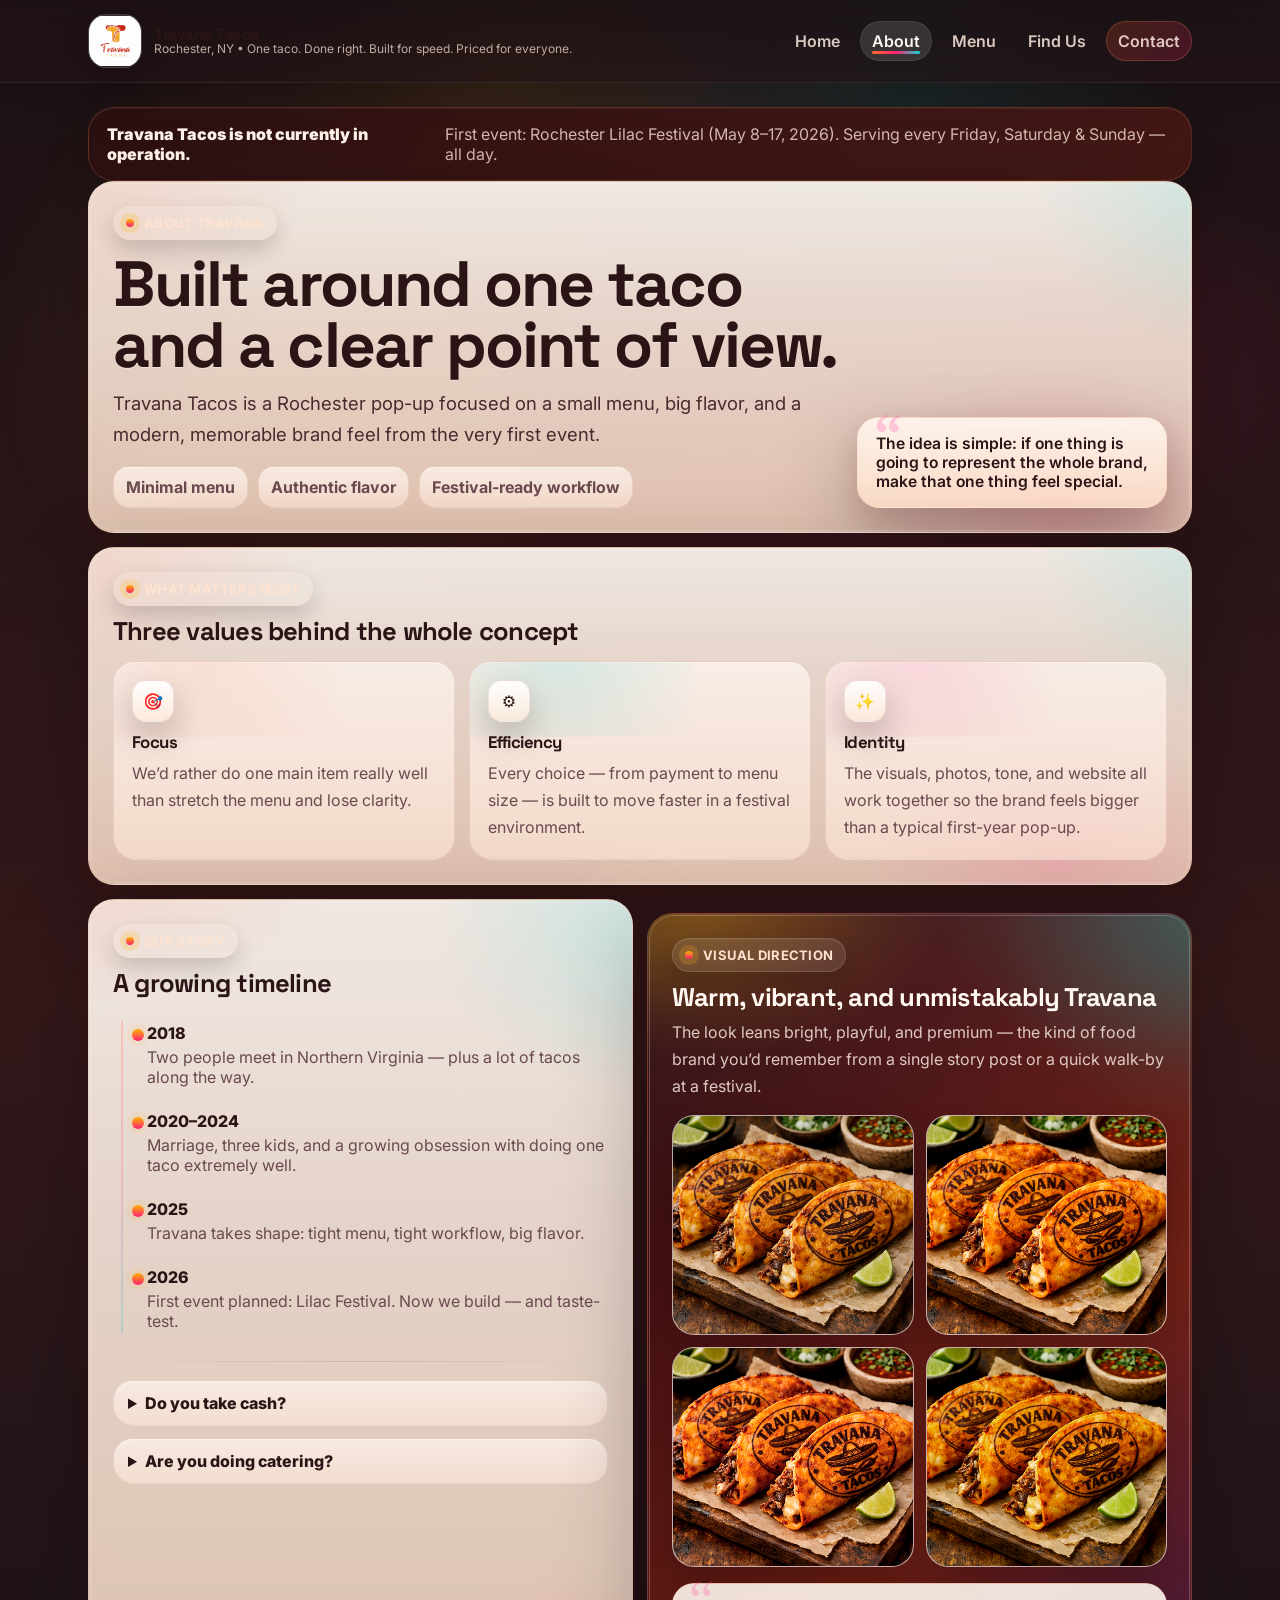
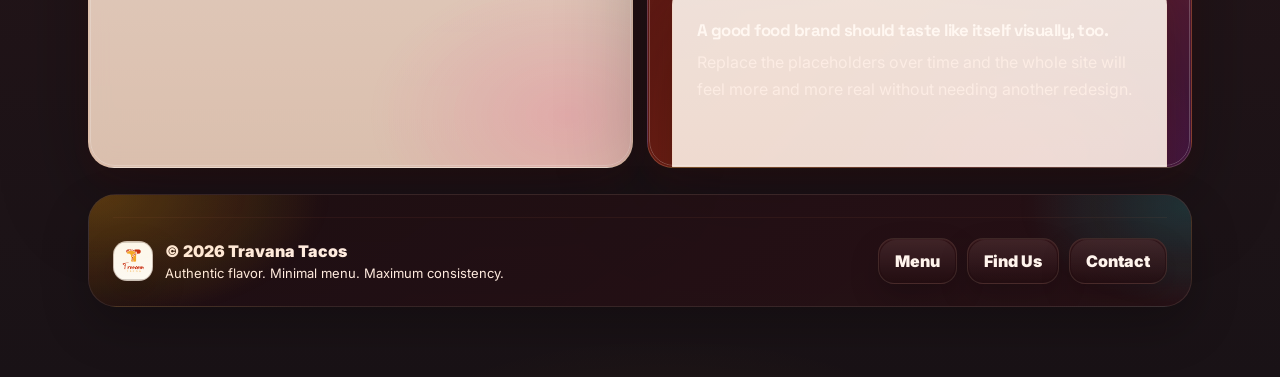
==== commit 8b29ffb1: "smokyplum" ====
--- a/about.html
+++ b/about.html
@@ -6,7 +6,7 @@
 
     <title>About • Travana Tacos</title>
     <meta name="description" content="About Travana Tacos — our story and what we’re bringing to Rochester, NY." />
-    <meta name="theme-color" content="#220b10" />
+    <meta name="theme-color" content="#1b1316" />
 
     <link rel="canonical" href="https://www.travanatacos.com/about.html" />
     <link rel="icon" href="/images/TravanaLogo.png" type="image/png" />
--- a/styles.css
+++ b/styles.css
@@ -1539,3 +1539,64 @@
     background: rgba(27, 11, 15, 0.95);
   }
 }
+
+/* Smoky ember balance pass */
+:root {
+  --site-shell-0: #1b1214;
+  --site-shell-1: #271518;
+  --site-shell-2: #35181a;
+  --site-shell-3: #231519;
+  --site-shell-4: #191216;
+}
+
+body {
+  background:
+    radial-gradient(74rem 44rem at -10% -14%, rgba(255, 113, 44, 0.24), transparent 54%),
+    radial-gradient(40rem 24rem at 104% -6%, rgba(18, 214, 207, 0.14), transparent 54%),
+    radial-gradient(34rem 22rem at 82% 18%, rgba(255, 31, 114, 0.13), transparent 56%),
+    radial-gradient(42rem 28rem at 52% 112%, rgba(255, 178, 0, 0.11), transparent 62%),
+    linear-gradient(180deg, var(--site-shell-0) 0%, var(--site-shell-1) 22%, var(--site-shell-2) 50%, var(--site-shell-3) 76%, var(--site-shell-4) 100%);
+}
+
+body::before {
+  background:
+    radial-gradient(30rem 30rem at var(--mx) var(--my), rgba(255, 220, 188, 0.06), transparent 58%),
+    radial-gradient(36rem 36rem at calc(var(--mx) - 24vw) calc(var(--my) + 18vh), rgba(255, 140, 46, 0.14), transparent 60%),
+    radial-gradient(32rem 32rem at calc(var(--mx) + 21vw) calc(var(--my) - 10vh), rgba(18, 214, 207, 0.1), transparent 60%),
+    radial-gradient(38rem 38rem at calc(var(--mx) + 8vw) calc(var(--my) + 28vh), rgba(255, 31, 114, 0.1), transparent 63%),
+    radial-gradient(24rem 24rem at calc(var(--mx) - 10vw) calc(var(--my) - 14vh), rgba(255, 178, 0, 0.08), transparent 60%);
+}
+
+body::after {
+  opacity: 0.06;
+  mix-blend-mode: soft-light;
+}
+
+.topbar {
+  background: linear-gradient(180deg, rgba(27, 16, 20, 0.78), rgba(34, 18, 22, 0.66));
+}
+
+.topbar.is-scrolled {
+  background: linear-gradient(180deg, rgba(26, 14, 19, 0.9), rgba(35, 16, 22, 0.82));
+}
+
+.page-home .footer,
+.page-about .footer,
+.page-menu .footer,
+.page-find .footer,
+.page-contact .footer {
+  background:
+    radial-gradient(24rem 13rem at 0% 0%, rgba(255, 178, 0, 0.14), transparent 60%),
+    radial-gradient(18rem 11rem at 100% 10%, rgba(18, 214, 207, 0.08), transparent 56%),
+    linear-gradient(145deg, rgba(30, 14, 18, 0.88), rgba(42, 17, 22, 0.82));
+}
+
+.toTop {
+  background: linear-gradient(180deg, rgba(42, 17, 21, 0.9), rgba(29, 13, 17, 0.84));
+}
+
+@media (max-width: 760px) {
+  .nav {
+    background: rgba(31, 14, 19, 0.95);
+  }
+}
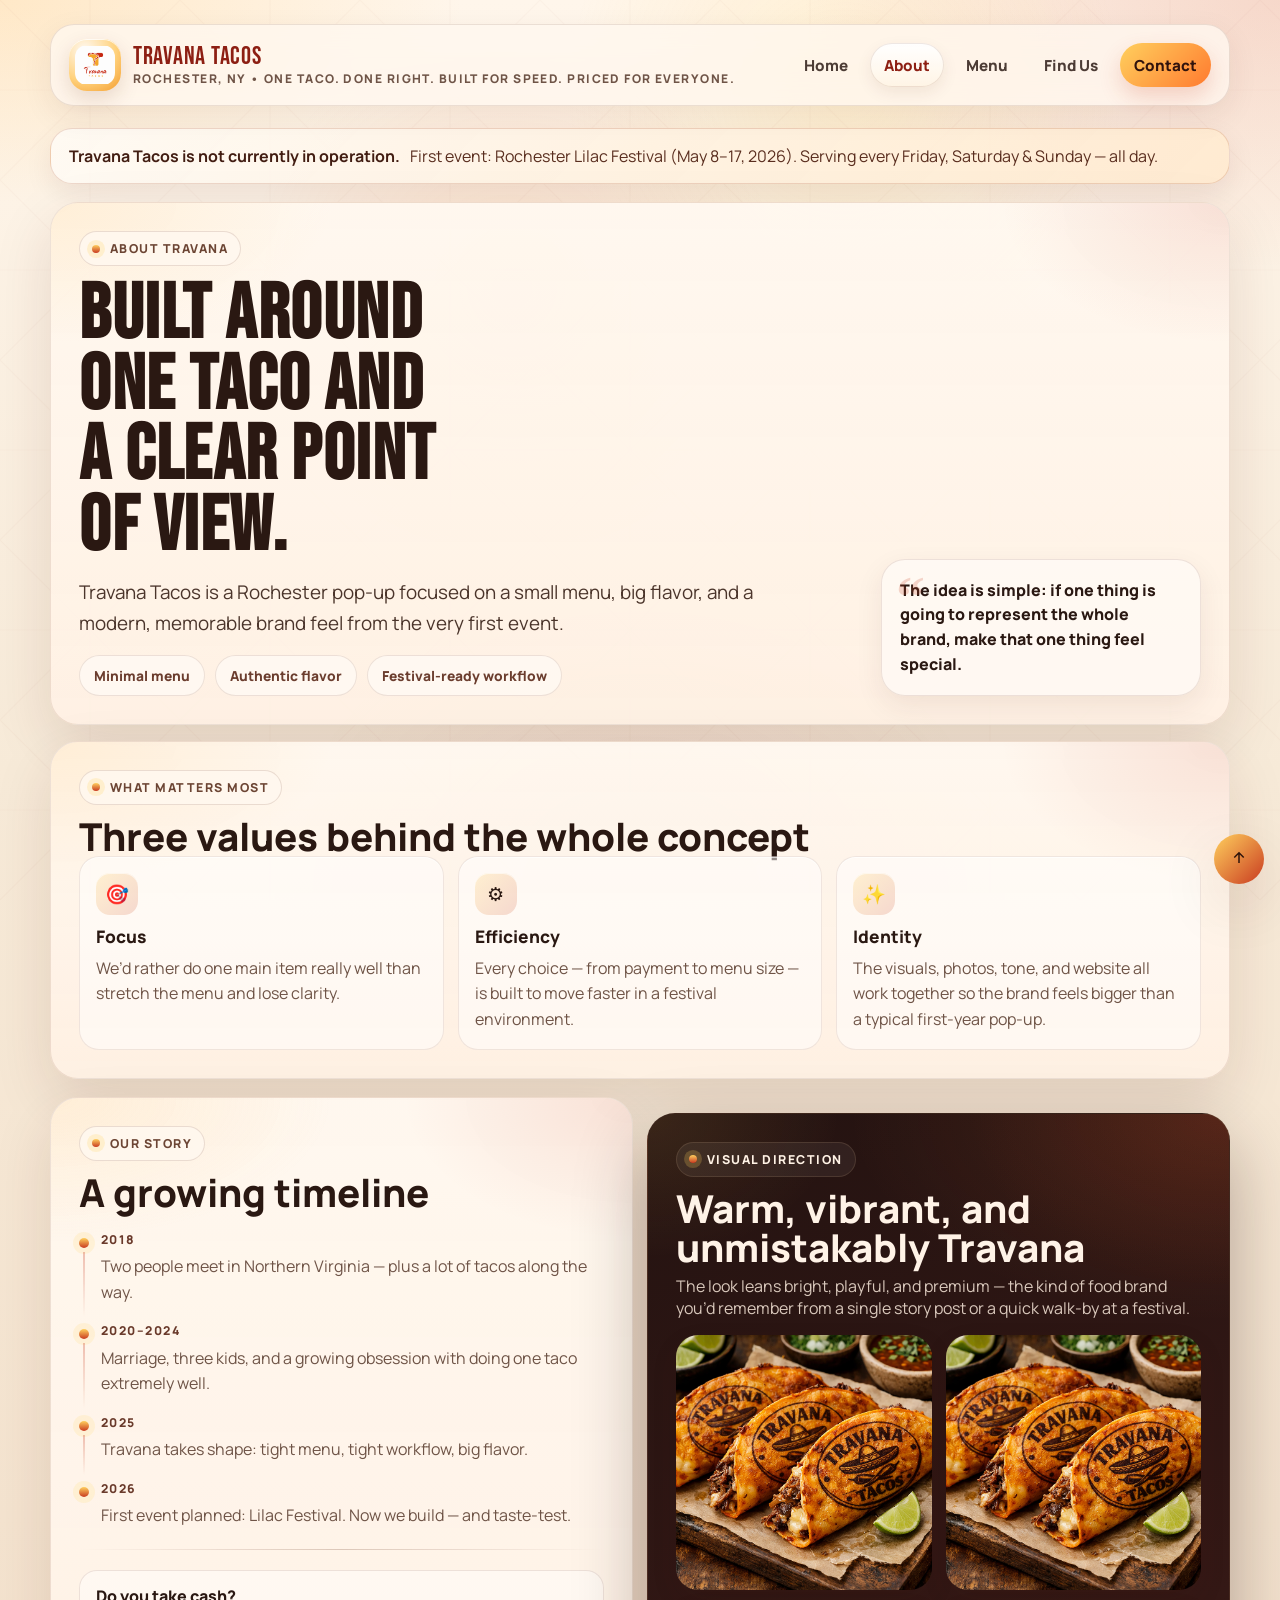
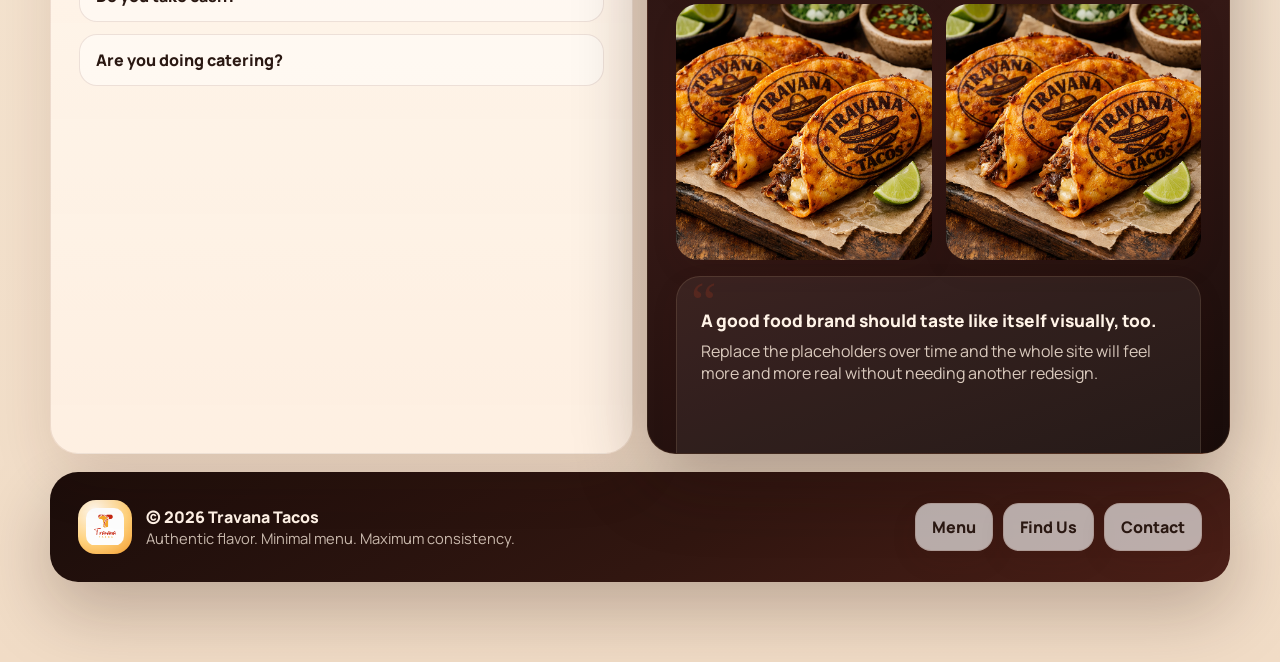
==== commit b0e17cab: "inputmax" ====
--- a/about.html
+++ b/about.html
@@ -15,7 +15,7 @@
 
     <link rel="preconnect" href="https://fonts.googleapis.com" />
     <link rel="preconnect" href="https://fonts.gstatic.com" crossorigin />
-    <link href="https://fonts.googleapis.com/css2?family=Inter:wght@400;500;600;700;800&family=Space+Grotesk:wght@400;500;600;700&display=swap" rel="stylesheet" />
+    <link href="https://fonts.googleapis.com/css2?family=Bebas+Neue&family=Manrope:wght@400;500;600;700;800&display=swap" rel="stylesheet" />
 
     <link rel="stylesheet" href="/styles.css" />
   </head>
--- a/styles.css
+++ b/styles.css
@@ -1,155 +1,146 @@
-
 :root {
-  --bg0: #fffaf6;
-  --bg1: #fff1e8;
-  --bg2: #ffe6da;
-  --surface: rgba(255, 255, 255, 0.74);
-  --surface-strong: rgba(255, 255, 255, 0.88);
-  --surface-soft: rgba(255, 245, 240, 0.7);
-  --stroke: rgba(143, 92, 86, 0.16);
-  --stroke-strong: rgba(143, 92, 86, 0.24);
-  --stroke-soft: rgba(143, 92, 86, 0.1);
-
-  --text: #231416;
-  --muted: #6f585b;
-  --faint: #90787c;
-
-  --brand: #ff7a59;
-  --brand2: #ff4d9e;
-  --brand3: #18c7c8;
-  --brand4: #ffbe4a;
-  --brand5: #8f6bff;
-  --good: #20b26d;
-  --warn: #d98a00;
-
-  --shadow: 0 28px 80px rgba(130, 70, 83, 0.12), 0 12px 30px rgba(148, 102, 85, 0.08);
-  --shadow-soft: 0 20px 48px rgba(130, 70, 83, 0.1), 0 8px 18px rgba(148, 102, 85, 0.06);
-  --shadow-tiny: 0 8px 20px rgba(130, 70, 83, 0.08);
-
-  --radius: 26px;
-  --radius-sm: 16px;
-  --wrap: 1140px;
-
-  --font-sans: Inter, system-ui, -apple-system, BlinkMacSystemFont, "Segoe UI", sans-serif;
-  --font-display: "Space Grotesk", Inter, system-ui, sans-serif;
-
+  --bg: #f7ead8;
+  --bg-alt: #fff4e6;
+  --surface: rgba(255, 247, 238, 0.9);
+  --surface-2: rgba(255, 243, 231, 0.84);
+  --surface-dark: #241311;
+  --surface-dark-2: #341815;
+  --surface-dark-3: #4a1f18;
+  --line: rgba(106, 52, 33, 0.16);
+  --line-strong: rgba(106, 52, 33, 0.26);
+  --text: #2a1812;
+  --muted: #6f5447;
+  --faint: #977664;
+  --cream: #fff4e3;
+  --brand: #c93b20;
+  --brand-2: #ff7a2f;
+  --brand-3: #ffd05e;
+  --brand-4: #8d1f13;
+  --good: #3b8a3f;
+  --shadow-sm: 0 10px 28px rgba(76, 31, 15, 0.08);
+  --shadow: 0 22px 60px rgba(72, 28, 14, 0.12);
+  --shadow-lg: 0 34px 90px rgba(58, 20, 9, 0.2);
+  --radius-xs: 14px;
+  --radius-sm: 20px;
+  --radius: 28px;
+  --radius-lg: 38px;
+  --wrap: 1180px;
+  --font-body: "Manrope", Inter, system-ui, sans-serif;
+  --font-display: "Bebas Neue", "Archivo Black", Impact, sans-serif;
   --mx: 50vw;
   --my: 20vh;
 }
 
 * { box-sizing: border-box; }
+html { scroll-behavior: smooth; }
 html, body { margin: 0; padding: 0; }
-html { scroll-behavior: smooth; }
 body {
   min-height: 100vh;
   overflow-x: hidden;
+  font-family: var(--font-body);
   color: var(--text);
-  font-family: var(--font-sans);
   background:
-    radial-gradient(60rem 40rem at 0% -10%, rgba(255, 122, 89, 0.18), transparent 60%),
-    radial-gradient(56rem 36rem at 100% 0%, rgba(24, 199, 200, 0.16), transparent 58%),
-    radial-gradient(40rem 34rem at 50% 115%, rgba(255, 77, 158, 0.12), transparent 60%),
-    linear-gradient(180deg, var(--bg0), var(--bg1));
+    radial-gradient(50rem 22rem at 0% 0%, rgba(255, 184, 74, 0.22), transparent 58%),
+    radial-gradient(50rem 28rem at 100% 0%, rgba(201, 59, 32, 0.16), transparent 60%),
+    linear-gradient(180deg, #fff6eb 0%, #f7ead8 34%, #f1dcc6 100%);
 }
 
 body::before {
   content: "";
   position: fixed;
   inset: 0;
+  z-index: -2;
   pointer-events: none;
-  z-index: -2;
   background:
-    radial-gradient(34rem 34rem at var(--mx) var(--my), rgba(255,255,255,0.52), transparent 58%),
-    radial-gradient(34rem 34rem at calc(var(--mx) - 24vw) calc(var(--my) + 18vh), rgba(255, 190, 74, 0.18), transparent 62%),
-    radial-gradient(32rem 32rem at calc(var(--mx) + 20vw) calc(var(--my) - 12vh), rgba(24, 199, 200, 0.13), transparent 60%),
-    radial-gradient(40rem 40rem at calc(var(--mx) + 6vw) calc(var(--my) + 26vh), rgba(255, 77, 158, 0.12), transparent 64%);
+    radial-gradient(28rem 28rem at calc(var(--mx) - 10vw) calc(var(--my) + 12vh), rgba(255, 122, 47, 0.13), transparent 60%),
+    radial-gradient(30rem 30rem at calc(var(--mx) + 16vw) calc(var(--my) - 10vh), rgba(255, 208, 94, 0.18), transparent 58%),
+    radial-gradient(36rem 30rem at 50% 100%, rgba(141, 31, 19, 0.08), transparent 65%);
 }
 
 body::after {
   content: "";
   position: fixed;
   inset: 0;
+  z-index: -1;
   pointer-events: none;
-  z-index: -1;
-  opacity: 0.16;
-  background-image: url("data:image/svg+xml,%3Csvg xmlns='http://www.w3.org/2000/svg' width='240' height='240'%3E%3Cfilter id='n'%3E%3CfeTurbulence type='fractalNoise' baseFrequency='.75' numOctaves='2' stitchTiles='stitch'/%3E%3C/filter%3E%3Crect width='240' height='240' filter='url(%23n)' opacity='.25'/%3E%3C/svg%3E");
+  opacity: 0.05;
   mix-blend-mode: multiply;
-}
-
-img { max-width: 100%; display: block; }
-a { color: #c7417d; text-decoration: none; }
+  background-image: url("data:image/svg+xml,%3Csvg xmlns='http://www.w3.org/2000/svg' width='180' height='180' viewBox='0 0 180 180'%3E%3Cg fill='none' stroke='%238c5b4d' stroke-width='1.2' opacity='.65'%3E%3Cpath d='M0 90h180'/%3E%3Cpath d='M90 0v180'/%3E%3Cpath d='M0 0l180 180'/%3E%3Cpath d='M180 0L0 180'/%3E%3C/g%3E%3C/svg%3E");
+}
+
+img { display: block; max-width: 100%; }
+a { color: var(--brand); text-decoration: none; }
 a:hover { text-decoration: underline; }
-p, li { line-height: 1.68; }
-ul { margin: 0; padding-left: 1.1rem; }
-code, pre {
-  font-family: ui-monospace, SFMono-Regular, Menlo, Monaco, Consolas, "Liberation Mono", "Courier New", monospace;
-}
+button, input, textarea, select { font: inherit; }
+button { cursor: pointer; }
 
 .wrap {
-  max-width: var(--wrap);
+  width: min(calc(100% - 28px), var(--wrap));
   margin: 0 auto;
-  padding: 24px 18px 70px;
-}
-
-.muted { color: var(--muted); }
-.faint { color: var(--faint); }
+}
 
 .skip {
   position: absolute;
   left: -999px;
-  top: -999px;
-  background: linear-gradient(135deg, var(--brand4), var(--brand));
-  color: #2b1518;
-  padding: 10px 14px;
-  border-radius: 14px;
-  font-weight: 900;
-}
-.skip:focus { left: 16px; top: 16px; z-index: 1000; }
+  top: 10px;
+  z-index: 999;
+  background: #fff;
+  color: #000;
+  padding: 10px 12px;
+  border-radius: 12px;
+}
+.skip:focus { left: 10px; }
 
 .topbar {
   position: sticky;
   top: 0;
-  z-index: 120;
-  backdrop-filter: blur(18px) saturate(1.15);
-  background: rgba(255, 249, 245, 0.72);
-  border-bottom: 1px solid rgba(143, 92, 86, 0.12);
-}
-
+  z-index: 70;
+  padding: 14px 0 0;
+}
 .topbar-inner {
   display: flex;
   align-items: center;
   justify-content: space-between;
-  gap: 16px;
+  gap: 18px;
   padding: 14px 18px;
-}
-
+  margin-top: 10px;
+  border: 1px solid rgba(92, 44, 27, 0.12);
+  border-radius: 24px;
+  background: rgba(255, 248, 240, 0.78);
+  backdrop-filter: blur(14px) saturate(1.08);
+  box-shadow: 0 10px 30px rgba(79, 32, 16, 0.08);
+}
 .brand {
   display: inline-flex;
   align-items: center;
   gap: 12px;
   color: var(--text);
-  text-decoration: none;
 }
 .brand:hover { text-decoration: none; }
-
 .brand-logo {
-  width: 54px;
-  height: 54px;
+  width: 52px;
+  height: 52px;
+  object-fit: contain;
   border-radius: 18px;
-  border: 1px solid rgba(143, 92, 86, 0.18);
-  background: linear-gradient(180deg, rgba(255,255,255,0.92), rgba(255, 240, 233, 0.9));
-  box-shadow: var(--shadow-tiny);
-  object-fit: contain;
-}
-
-.brand-text { display: flex; flex-direction: column; line-height: 1.08; }
+  padding: 6px;
+  background: radial-gradient(circle at 30% 20%, #fff8ef, #ffd27d 56%, #f39c2e 100%);
+  box-shadow: inset 0 1px 0 rgba(255,255,255,0.8), 0 8px 20px rgba(99, 33, 12, 0.14);
+}
+.brand-text { display: flex; flex-direction: column; line-height: 1; }
 .brand-name {
   font-family: var(--font-display);
+  font-size: 1.55rem;
+  letter-spacing: 0.03em;
+  color: var(--brand-4);
+}
+.brand-sub {
+  margin-top: 3px;
+  font-size: 0.75rem;
   font-weight: 800;
-  font-size: 1.02rem;
-  letter-spacing: -0.03em;
-}
-.brand-sub { font-size: 12px; color: var(--muted); }
+  letter-spacing: 0.12em;
+  text-transform: uppercase;
+  color: var(--muted);
+}
 
 .nav-wrap { display: flex; align-items: center; gap: 10px; }
 .nav {
@@ -159,56 +150,45 @@
   flex-wrap: wrap;
 }
 .nav a {
-  position: relative;
-  padding: 10px 12px;
+  display: inline-flex;
+  align-items: center;
+  justify-content: center;
+  min-height: 44px;
+  padding: 10px 14px;
   border-radius: 999px;
-  color: rgba(35, 20, 22, 0.84);
-  font-weight: 600;
-  transition: background 180ms ease, transform 180ms ease, color 180ms ease;
-}
-.nav a::after {
-  content: "";
-  position: absolute;
-  left: 12px;
-  right: 12px;
-  bottom: 7px;
-  height: 3px;
-  border-radius: 999px;
-  background: linear-gradient(90deg, var(--brand), var(--brand2), var(--brand3));
-  transform: scaleX(0);
-  transform-origin: left;
-  transition: transform 220ms ease;
+  color: rgba(42, 24, 18, 0.84);
+  font-size: 0.95rem;
+  font-weight: 800;
+  transition: 180ms ease;
 }
 .nav a:hover {
   text-decoration: none;
-  background: rgba(255,255,255,0.52);
-  transform: translateY(-1px);
-}
-.nav a:hover::after,
-.nav a.active::after,
-.nav a[aria-current="page"]::after { transform: scaleX(1); }
+  background: rgba(255,255,255,0.72);
+  color: var(--text);
+}
 .nav a.active,
 .nav a[aria-current="page"] {
-  background: rgba(255,255,255,0.76);
-  color: var(--text);
-  box-shadow: inset 0 0 0 1px rgba(143, 92, 86, 0.08);
+  background: linear-gradient(180deg, rgba(255,255,255,0.94), rgba(255, 244, 229, 0.9));
+  box-shadow: inset 0 0 0 1px rgba(114, 57, 37, 0.12), 0 6px 16px rgba(83, 33, 17, 0.08);
+  color: var(--brand-4);
 }
 .nav-cta {
-  background: linear-gradient(135deg, rgba(255, 122, 89, 0.14), rgba(255, 77, 158, 0.12));
-  box-shadow: inset 0 0 0 1px rgba(255, 122, 89, 0.18);
+  background: linear-gradient(135deg, var(--brand-3), var(--brand-2));
+  color: #31130d !important;
+  box-shadow: 0 10px 22px rgba(201, 59, 32, 0.2);
 }
 
 .nav-toggle {
   display: none;
-  width: 46px;
-  height: 46px;
+  align-items: center;
+  justify-content: center;
+  width: 48px;
+  height: 48px;
+  border: 1px solid rgba(114, 57, 37, 0.16);
   border-radius: 16px;
-  border: 1px solid rgba(143, 92, 86, 0.16);
-  background: rgba(255,255,255,0.8);
-  box-shadow: var(--shadow-tiny);
+  background: rgba(255,255,255,0.88);
   color: var(--text);
-  align-items: center;
-  justify-content: center;
+  box-shadow: var(--shadow-sm);
 }
 .nav-toggle span,
 .nav-toggle span::before,
@@ -216,10 +196,10 @@
   display: inline-block;
   width: 18px;
   height: 2px;
+  border-radius: 999px;
   background: currentColor;
-  border-radius: 999px;
   position: relative;
-  transition: transform 160ms ease, background 160ms ease;
+  transition: transform 180ms ease, background 180ms ease;
 }
 .nav-toggle span::before,
 .nav-toggle span::after {
@@ -233,34 +213,57 @@
 .nav-open .nav-toggle span::before { top: 0; transform: rotate(45deg); }
 .nav-open .nav-toggle span::after { top: 0; transform: rotate(-45deg); }
 
+main.wrap { padding: 22px 0 80px; }
+
 .notice {
   display: none;
   align-items: center;
-  gap: 12px;
+  gap: 10px;
   padding: 16px 18px;
-  border-radius: var(--radius);
-  border: 1px solid rgba(255, 122, 89, 0.18);
-  background: linear-gradient(135deg, rgba(255,255,255,0.84), rgba(255, 241, 233, 0.84));
-  box-shadow: var(--shadow-tiny);
-}
-.notice strong { font-weight: 900; }
-
-h1, h2, h3, .display, .display-sm {
+  margin-bottom: 18px;
+  border-radius: 22px;
+  border: 1px solid rgba(158, 61, 26, 0.18);
+  color: #5a2e1f;
+  background: linear-gradient(135deg, rgba(255, 250, 244, 0.94), rgba(255, 234, 207, 0.9));
+  box-shadow: var(--shadow-sm);
+}
+.notice strong { color: #421d12; }
+
+h1, h2, h3, .display-sm {
   margin: 0;
   color: var(--text);
+}
+h1, .display-sm {
   font-family: var(--font-display);
-  letter-spacing: -0.03em;
-}
-h1 { font-size: clamp(2.45rem, 5vw, 4.55rem); line-height: 0.95; }
-h2 { font-size: clamp(1.45rem, 2vw, 2rem); line-height: 1.05; }
-h3 { font-size: 1.05rem; line-height: 1.2; }
-.display-sm { font-size: clamp(1.75rem, 3vw, 2.45rem); line-height: 1; }
-p.lead {
-  margin: 12px 0 0;
-  max-width: 66ch;
-  font-size: clamp(1.02rem, 1.6vw, 1.16rem);
-  color: #433033;
-}
+  text-transform: uppercase;
+  line-height: 0.92;
+  letter-spacing: 0.02em;
+}
+h1 {
+  font-size: clamp(3.2rem, 10vw, 6.5rem);
+  max-width: 10ch;
+}
+h2 {
+  font-size: clamp(1.75rem, 3vw, 2.9rem);
+  line-height: 1.02;
+  font-weight: 900;
+}
+h3 {
+  font-size: 1.08rem;
+  line-height: 1.2;
+  font-weight: 900;
+}
+.display-sm { font-size: clamp(2rem, 5vw, 3.6rem); }
+.lead {
+  margin: 14px 0 0;
+  max-width: 62ch;
+  font-size: clamp(1.03rem, 2vw, 1.18rem);
+  line-height: 1.65;
+  color: #4b352b;
+}
+.muted { color: var(--muted); }
+.faint { color: var(--faint); }
+.mini { color: rgba(255, 240, 226, 0.75); font-size: 0.92rem; }
 
 .kicker {
   display: inline-flex;
@@ -268,74 +271,37 @@
   gap: 10px;
   padding: 8px 12px;
   border-radius: 999px;
-  border: 1px solid rgba(143, 92, 86, 0.12);
-  background: rgba(255,255,255,0.74);
-  color: #654f53;
-  font-size: 13px;
-  font-weight: 700;
-  letter-spacing: 0.02em;
+  border: 1px solid rgba(106, 52, 33, 0.14);
+  background: rgba(255, 248, 239, 0.9);
+  font-size: 0.77rem;
+  font-weight: 900;
+  letter-spacing: 0.12em;
   text-transform: uppercase;
+  color: #6c4534;
 }
 .k-dot {
   width: 8px;
   height: 8px;
   border-radius: 999px;
-  background: linear-gradient(180deg, var(--brand4), var(--brand2));
-  box-shadow: 0 0 0 5px rgba(255, 190, 74, 0.14);
+  background: linear-gradient(180deg, var(--brand-3), var(--brand));
+  box-shadow: 0 0 0 5px rgba(255, 208, 94, 0.22);
 }
 
 .section-top {
   display: grid;
-  grid-template-columns: minmax(0, 1fr) auto;
-  gap: 18px;
+  grid-template-columns: minmax(0, 1fr) minmax(240px, 320px);
+  gap: 20px;
   align-items: end;
-}
-
-.mini-quote,
-.editorial-quote {
-  position: relative;
-  border-radius: 22px;
-  border: 1px solid rgba(143, 92, 86, 0.14);
-  background: linear-gradient(135deg, rgba(255,255,255,0.84), rgba(255, 242, 235, 0.75));
-  color: #51393d;
-  box-shadow: var(--shadow-tiny);
-}
-.mini-quote {
-  max-width: 310px;
-  padding: 16px 18px;
-  font-size: 0.98rem;
-  font-weight: 600;
-}
-.editorial-quote {
-  padding: 26px 24px 24px;
-  min-height: 100%;
-}
-.editorial-quote::before,
-.mini-quote::before {
-  content: "“";
-  position: absolute;
-  top: -12px;
-  left: 16px;
-  font-family: Georgia, serif;
-  font-size: 3.5rem;
-  line-height: 1;
-  color: rgba(255, 77, 158, 0.26);
-}
-.quote-line {
-  margin-top: 10px;
-  color: var(--faint);
-  font-size: 0.9rem;
 }
 
 .card {
   position: relative;
-  padding: 24px;
+  overflow: hidden;
+  padding: 28px;
+  border: 1px solid rgba(114, 57, 37, 0.12);
   border-radius: var(--radius);
-  border: 1px solid rgba(143, 92, 86, 0.14);
-  background: linear-gradient(180deg, rgba(255,255,255,0.78), rgba(255, 246, 242, 0.7));
-  box-shadow: var(--shadow-soft);
-  backdrop-filter: blur(12px) saturate(1.1);
-  overflow: hidden;
+  background: linear-gradient(180deg, rgba(255, 248, 240, 0.94), rgba(255, 241, 228, 0.9));
+  box-shadow: var(--shadow);
 }
 .card::before {
   content: "";
@@ -343,132 +309,374 @@
   inset: 0;
   pointer-events: none;
   background:
-    radial-gradient(30rem 18rem at -8% -8%, rgba(255, 122, 89, 0.14), transparent 60%),
-    radial-gradient(24rem 16rem at 108% 4%, rgba(24, 199, 200, 0.12), transparent 58%),
-    linear-gradient(180deg, rgba(255,255,255,0.16), transparent 35%);
+    radial-gradient(32rem 16rem at 0% 0%, rgba(255, 193, 102, 0.18), transparent 55%),
+    radial-gradient(26rem 16rem at 100% 0%, rgba(201, 59, 32, 0.12), transparent 55%);
 }
 .card > * { position: relative; }
-.card:hover { transform: translateY(-2px); }
-.card { transition: transform 220ms ease, box-shadow 220ms ease, border-color 220ms ease; }
-.card:hover {
-  border-color: rgba(255, 122, 89, 0.2);
-  box-shadow: 0 32px 90px rgba(130, 70, 83, 0.14), 0 12px 26px rgba(148, 102, 85, 0.08);
-}
-.card + .card { margin-top: 14px; }
+.card:hover { transform: translateY(-2px); box-shadow: var(--shadow-lg); }
+.card { transition: transform 180ms ease, box-shadow 180ms ease, border-color 180ms ease; }
+.card:hover { border-color: rgba(145, 57, 23, 0.18); }
+.card + .card { margin-top: 16px; }
+.card-dark {
+  color: #fff1e5;
+  background:
+    radial-gradient(44rem 24rem at 100% 0%, rgba(255, 127, 58, 0.14), transparent 54%),
+    linear-gradient(160deg, var(--surface-dark) 0%, var(--surface-dark-2) 60%, #180c0a 100%);
+  border-color: rgba(255, 185, 120, 0.12);
+  box-shadow: 0 28px 72px rgba(35, 12, 8, 0.32);
+}
+.card-dark::before {
+  background:
+    radial-gradient(24rem 18rem at 0% 0%, rgba(255, 208, 94, 0.1), transparent 50%),
+    radial-gradient(30rem 20rem at 100% 0%, rgba(201, 59, 32, 0.12), transparent 54%);
+}
+.card-dark h1,
+.card-dark h2,
+.card-dark h3,
+.card-dark .display-sm,
+.card-dark .muted strong,
+.card-dark .stat .k,
+.card-dark .event-meta strong,
+.card-dark .footer-title { color: #fff3e7; }
+.card-dark .muted,
+.card-dark p,
+.card-dark li,
+.card-dark .what,
+.card-dark .quote-line,
+.card-dark .event-meta,
+.card-dark .mini { color: rgba(255, 239, 224, 0.82); }
+.card-dark .kicker,
+.card-dark .pill,
+.card-dark .chip,
+.card-dark .mini-card,
+.card-dark .eventbox,
+.card-dark .meta,
+.card-dark .stat,
+.card-dark .feature,
+.card-dark .editorial-quote,
+.card-dark .mini-quote {
+  background: rgba(255,255,255,0.06);
+  color: #fff2e5;
+  border-color: rgba(255, 213, 165, 0.12);
+}
+.card-dark .btn.secondary,
+.card-dark .btn.ghost {
+  background: rgba(255,255,255,0.08);
+  color: #fff3e7;
+  border-color: rgba(255, 219, 173, 0.14);
+}
+.card-sunset {
+  background:
+    radial-gradient(32rem 18rem at 0% 0%, rgba(255, 208, 94, 0.26), transparent 56%),
+    radial-gradient(30rem 20rem at 100% 0%, rgba(201, 59, 32, 0.15), transparent 56%),
+    linear-gradient(180deg, rgba(255, 245, 231, 0.94), rgba(255, 232, 213, 0.92));
+}
+
 .divider {
   height: 1px;
-  background: linear-gradient(90deg, rgba(143, 92, 86, 0), rgba(143, 92, 86, 0.22), rgba(143, 92, 86, 0));
-  margin: 18px 0;
+  margin: 20px 0;
+  background: linear-gradient(90deg, rgba(113, 57, 37, 0), rgba(113, 57, 37, 0.24), rgba(113, 57, 37, 0));
 }
 
 .hero {
   padding: 0;
-  overflow: hidden;
-}
-.hero::after {
-  content: "";
-  position: absolute;
-  inset: auto -10% -22% auto;
-  width: 22rem;
-  height: 22rem;
-  border-radius: 50%;
-  background: radial-gradient(circle, rgba(255, 190, 74, 0.24), rgba(255, 190, 74, 0));
-  pointer-events: none;
+  background:
+    radial-gradient(30rem 20rem at 78% 14%, rgba(255, 161, 79, 0.23), transparent 52%),
+    radial-gradient(22rem 16rem at 16% 18%, rgba(255, 208, 94, 0.2), transparent 52%),
+    linear-gradient(160deg, #2c140f 0%, #4a1f18 46%, #7a261a 100%);
+  border-color: rgba(255, 213, 160, 0.1);
+  color: #fff2e7;
+}
+.hero::before {
+  background:
+    radial-gradient(34rem 18rem at 0% 0%, rgba(255, 214, 130, 0.1), transparent 54%),
+    linear-gradient(180deg, rgba(255,255,255,0.05), transparent 32%);
+}
+.hero h1,
+.hero h2,
+.hero h3,
+.hero .display-sm,
+.hero .meta strong,
+.hero .stat .k,
+.hero .event-meta strong,
+.hero .kicker,
+.hero .muted,
+.hero .lead,
+.hero .mini-quote,
+.hero .event-title,
+.hero .event-meta,
+.hero .pill,
+.hero .v,
+.hero .faint,
+.hero .quote-line,
+.hero .editorial-quote,
+.hero .badge-chip,
+.hero .chip,
+.hero .mini,
+.hero .kicker,
+.hero .brand-promise,
+.hero .hero-taste .taste-label,
+.hero .hero-taste .taste-value { color: #fff3e8; }
+.hero .hero-copy .muted,
+.hero .hero-copy .lead,
+.hero .hero-copy .meta,
+.hero .hero-copy .v,
+.hero .hero-copy .hero-note,
+.hero .hero-copy p { color: rgba(255, 239, 226, 0.88); }
+.hero .kicker,
+.hero .meta,
+.hero .stat,
+.hero .eventbox,
+.hero .pill,
+.hero .mini-quote,
+.hero .hero-taste {
+  background: rgba(255,255,255,0.08);
+  border-color: rgba(255, 215, 170, 0.14);
 }
 .hero-inner {
   display: grid;
-  grid-template-columns: 1.08fr 0.92fr;
-  gap: 18px;
+  grid-template-columns: minmax(0, 1.08fr) minmax(360px, 0.92fr);
+  gap: 0;
   align-items: stretch;
 }
-.hero-copy { padding: 30px 28px; }
+.hero-copy {
+  padding: 34px 32px 34px 34px;
+}
+.hero-copy h1 { text-wrap: balance; }
+
+.hero-prime:not(.hero) h1 {
+  font-size: clamp(2.7rem, 7vw, 4.8rem);
+  max-width: 12ch;
+}
+.card-dark .label,
+.card-dark .when { color: rgba(255, 228, 200, 0.72); }
+.card-dark input,
+.card-dark textarea,
+.card-dark select {
+  background: rgba(255,255,255,0.94);
+  color: var(--text);
+}
 .hero-copy .meta {
-  margin-top: 14px;
+  display: inline-flex;
+  flex-wrap: wrap;
+  gap: 4px;
+  margin-top: 18px;
   padding: 12px 14px;
   border-radius: 18px;
-  background: rgba(255,255,255,0.58);
-  border: 1px solid rgba(143, 92, 86, 0.1);
-  color: var(--muted);
-}
-.hero-copy .meta strong { color: var(--text); }
+  border: 1px solid rgba(255, 215, 170, 0.14);
+}
+.hero-copy .buttons { margin-top: 20px; }
+.hero-note {
+  max-width: 46ch;
+  margin-top: 14px;
+  font-size: 0.96rem;
+  line-height: 1.6;
+}
 .hero-media {
+  padding: 22px 22px 22px 0;
   display: grid;
   gap: 14px;
-  padding: 18px 18px 18px 0;
   align-content: start;
 }
 .photo-stack {
   position: relative;
-  min-height: 390px;
-  isolation: isolate;
+  min-height: 480px;
+  border-radius: 32px;
 }
 .photo-stack::before {
   content: "";
   position: absolute;
-  inset: 6% 0 auto 8%;
-  width: 72%;
-  aspect-ratio: 1;
+  inset: 10% 14% auto auto;
+  width: 210px;
+  height: 210px;
   border-radius: 50%;
-  background: radial-gradient(circle, rgba(24, 199, 200, 0.16), rgba(24, 199, 200, 0));
-  filter: blur(12px);
+  background: radial-gradient(circle, rgba(255, 208, 94, 0.34), rgba(255, 208, 94, 0));
+  filter: blur(10px);
 }
 .photo {
   position: absolute;
-  inset: 0;
+  overflow: hidden;
+  inset: auto;
   border-radius: 30px;
-  overflow: hidden;
-  border: 1px solid rgba(143, 92, 86, 0.14);
-  background: linear-gradient(180deg, rgba(255,255,255,0.7), rgba(255, 242, 236, 0.72));
-  box-shadow: var(--shadow-soft);
+  border: 1px solid rgba(255, 220, 188, 0.12);
+  background: #2e1712;
+  box-shadow: 0 24px 60px rgba(24, 8, 5, 0.34);
 }
 .photo img {
   width: 100%;
   height: 100%;
   object-fit: cover;
+  filter: saturate(1.08) contrast(1.03);
 }
 .photo::after {
   content: "";
   position: absolute;
   inset: 0;
   background:
-    linear-gradient(180deg, rgba(255,255,255,0.12), rgba(255,255,255,0)),
-    linear-gradient(180deg, rgba(24, 16, 18, 0), rgba(24, 16, 18, 0.22));
-}
-.photo.p1 { transform: rotate(-4deg) translate(-10px, 16px) scale(0.98); }
-.photo.p2 { transform: rotate(4deg) translate(16px, 0px) scale(1.01); }
-
-.stats {
+    linear-gradient(180deg, rgba(255, 215, 175, 0.12), transparent 30%),
+    linear-gradient(180deg, rgba(0,0,0,0), rgba(0,0,0,0.24));
+}
+.photo.p1 {
+  left: 4%;
+  right: 14%;
+  top: 10%;
+  bottom: 18%;
+  transform: rotate(-5deg);
+}
+.photo.p2 {
+  left: 24%;
+  right: 0;
+  top: 2%;
+  bottom: 2%;
+  transform: rotate(4deg);
+}
+.heroimg { object-position: center; }
+.hero-taste {
   display: grid;
-  grid-template-columns: repeat(3, minmax(0, 1fr));
+  grid-template-columns: repeat(3, minmax(0,1fr));
   gap: 10px;
   margin-top: 16px;
 }
-.stat {
-  padding: 14px;
-  border-radius: 18px;
-  border: 1px solid rgba(143, 92, 86, 0.12);
-  background: rgba(255,255,255,0.56);
-  box-shadow: inset 0 1px 0 rgba(255,255,255,0.6);
-}
-.stat .k { font-weight: 800; color: var(--text); }
-.stat .v { color: var(--muted); font-size: 13px; margin-top: 3px; }
-
+.taste-label {
+  font-size: 0.72rem;
+  letter-spacing: 0.12em;
+  text-transform: uppercase;
+  opacity: 0.72;
+  font-weight: 800;
+}
+.taste-value {
+  margin-top: 4px;
+  font-size: 1rem;
+  font-weight: 900;
+}
+
+.stats, .signal-grid, .value-grid, .featuregrid, .microgrid, .gallery, .grid2 {
+  display: grid;
+  gap: 14px;
+}
+.stats {
+  grid-template-columns: repeat(3, minmax(0,1fr));
+  margin-top: 18px;
+}
+.stat, .feature, .mini-card, .value-card {
+  padding: 16px;
+  border-radius: 20px;
+  border: 1px solid rgba(106, 52, 33, 0.1);
+  background: rgba(255,255,255,0.5);
+  box-shadow: inset 0 1px 0 rgba(255,255,255,0.65);
+}
+.stat .k {
+  font-size: 0.78rem;
+  font-weight: 900;
+  letter-spacing: 0.08em;
+  text-transform: uppercase;
+  color: #6a3a2b;
+}
+.stat .v {
+  margin-top: 6px;
+  color: var(--muted);
+  line-height: 1.5;
+}
+.signal-grid,
+.value-grid,
+.featuregrid,
+.microgrid { grid-template-columns: repeat(3, minmax(0,1fr)); }
+.grid2 { grid-template-columns: repeat(2, minmax(0,1fr)); margin-top: 18px; }
+.editorial-grid { align-items: stretch; }
+.editorial-quote,
+.mini-quote,
 .eventbox {
-  padding: 16px;
-  border-radius: 22px;
-  border: 1px solid rgba(143, 92, 86, 0.14);
-  background: linear-gradient(135deg, rgba(255,255,255,0.76), rgba(255, 243, 237, 0.76));
-  box-shadow: var(--shadow-tiny);
-}
-.event-title { font-size: 0.82rem; font-weight: 900; text-transform: uppercase; letter-spacing: 0.08em; color: #8c5d5f; }
-.event-meta { margin-top: 8px; color: var(--muted); font-size: 0.95rem; }
-.event-meta strong { color: var(--text); }
+  border-radius: 24px;
+  border: 1px solid rgba(106, 52, 33, 0.12);
+  background: rgba(255, 250, 245, 0.78);
+  box-shadow: var(--shadow-sm);
+}
+.editorial-quote,
+.mini-quote { position: relative; }
+.mini-quote { padding: 18px; font-weight: 800; line-height: 1.55; }
+.editorial-quote { padding: 24px; min-height: 100%; }
+.mini-quote::before,
+.editorial-quote::before {
+  content: "“";
+  position: absolute;
+  top: -8px;
+  left: 14px;
+  font-family: Georgia, serif;
+  font-size: 3.6rem;
+  color: rgba(201, 59, 32, 0.2);
+}
+.quote-line {
+  margin-top: 14px;
+  font-size: 0.94rem;
+  color: var(--faint);
+}
+.eventbox { padding: 18px; }
+.event-title {
+  font-size: 0.75rem;
+  font-weight: 900;
+  letter-spacing: 0.14em;
+  text-transform: uppercase;
+  color: #7b4534;
+}
+.event-meta { margin-top: 10px; color: var(--muted); line-height: 1.6; }
+
+.pills, .chips, .badge-cloud {
+  display: flex;
+  flex-wrap: wrap;
+  gap: 10px;
+}
+.pills { margin-top: 18px; }
+.pill, .chip, .badge-chip {
+  display: inline-flex;
+  align-items: center;
+  min-height: 40px;
+  padding: 10px 14px;
+  border-radius: 999px;
+  border: 1px solid rgba(106, 52, 33, 0.12);
+  background: rgba(255, 250, 244, 0.78);
+  color: #6b3d2e;
+  font-size: 0.86rem;
+  font-weight: 900;
+}
+.badge-cloud { margin-top: 16px; }
+
+.flavor-band {
+  overflow: hidden;
+  margin: 16px 0 0;
+  padding: 6px 0;
+}
+.flavor-track {
+  display: flex;
+  width: max-content;
+  gap: 12px;
+  animation: slide 28s linear infinite;
+}
+.flavor-pill {
+  display: inline-flex;
+  align-items: center;
+  gap: 8px;
+  padding: 12px 16px;
+  border-radius: 999px;
+  background: linear-gradient(180deg, rgba(255, 246, 234, 0.95), rgba(255, 232, 206, 0.88));
+  border: 1px solid rgba(113, 57, 37, 0.12);
+  box-shadow: var(--shadow-sm);
+  font-weight: 900;
+  color: #693e2f;
+}
+.flavor-pill::before {
+  content: "✦";
+  color: var(--brand);
+}
+@keyframes slide {
+  from { transform: translateX(0); }
+  to { transform: translateX(-50%); }
+}
 
 .buttons {
   display: flex;
   flex-wrap: wrap;
-  gap: 10px;
-  margin-top: 16px;
+  gap: 12px;
+  margin-top: 18px;
 }
 .btn {
   position: relative;
@@ -476,1127 +684,327 @@
   align-items: center;
   justify-content: center;
   gap: 10px;
+  min-height: 48px;
   padding: 12px 16px;
   border-radius: 16px;
   border: 1px solid transparent;
-  background: linear-gradient(135deg, var(--brand4), var(--brand), var(--brand2));
-  background-size: 180% 180%;
-  color: #2b1216;
-  font-weight: 900;
-  box-shadow: 0 18px 36px rgba(255, 122, 89, 0.18);
-  transition: transform 180ms ease, filter 180ms ease, background-position 280ms ease, box-shadow 180ms ease;
-}
-.btn::after {
-  content: "";
-  position: absolute;
-  inset: 1px;
-  border-radius: inherit;
-  background: linear-gradient(180deg, rgba(255,255,255,0.28), rgba(255,255,255,0));
-  pointer-events: none;
+  background: linear-gradient(135deg, var(--brand-3), var(--brand-2) 40%, var(--brand));
+  color: #2d130b;
+  font-weight: 900;
+  box-shadow: 0 14px 30px rgba(169, 56, 21, 0.22);
+  transition: 180ms ease;
 }
 .btn:hover {
   text-decoration: none;
   transform: translateY(-1px);
-  filter: saturate(1.05) brightness(1.02);
-  background-position: 100% 50%;
-  box-shadow: 0 20px 42px rgba(255, 122, 89, 0.22);
-}
-.btn:active { transform: translateY(0); }
+  filter: saturate(1.05);
+  box-shadow: 0 18px 34px rgba(169, 56, 21, 0.28);
+}
 .btn.secondary,
 .btn.ghost {
+  background: rgba(255,255,255,0.64);
   color: var(--text);
-  background: rgba(255,255,255,0.62);
-  border-color: rgba(143, 92, 86, 0.14);
-  box-shadow: inset 0 1px 0 rgba(255,255,255,0.72), var(--shadow-tiny);
-}
-.btn.secondary::after,
-.btn.ghost::after { background: linear-gradient(180deg, rgba(255,255,255,0.32), rgba(255,255,255,0)); }
-.btn.ghost { background: rgba(255,255,255,0.34); }
+  border-color: rgba(106, 52, 33, 0.14);
+  box-shadow: var(--shadow-sm);
+}
+.btn.ghost { background: rgba(255,255,255,0.38); }
 .btn .icon { width: 18px; height: 18px; }
 
-.pills, .chips {
-  display: flex;
-  flex-wrap: wrap;
-  gap: 8px;
-  margin-top: 14px;
-}
-.pill, .chip {
-  padding: 8px 12px;
-  border-radius: 999px;
-  border: 1px solid rgba(143, 92, 86, 0.12);
-  background: rgba(255,255,255,0.66);
-  color: #624c50;
-  font-size: 13px;
-  font-weight: 600;
-}
-
-.flavor-band {
-  margin: 16px 0 0;
-  border-radius: 20px;
-  border: 1px solid rgba(143, 92, 86, 0.14);
-  background: linear-gradient(135deg, rgba(255,255,255,0.72), rgba(255, 245, 238, 0.74));
-  box-shadow: var(--shadow-tiny);
-  overflow: hidden;
-}
-.flavor-track {
-  display: flex;
-  width: max-content;
-  min-width: 100%;
-  gap: 0;
-  align-items: center;
-  white-space: nowrap;
-  animation: marquee 24s linear infinite;
-}
-.flavor-pill {
-  display: inline-flex;
-  align-items: center;
-  gap: 10px;
-  padding: 14px 20px;
-  color: #5b464a;
-  font-weight: 800;
-  letter-spacing: 0.02em;
-}
-.flavor-pill::before {
-  content: "✦";
-  color: var(--brand2);
-}
-
-.grid2 {
+.iconbadge {
   display: grid;
-  grid-template-columns: repeat(2, minmax(0, 1fr));
-  gap: 14px;
-  margin-top: 14px;
-}
-
-.featuregrid,
-.value-grid,
-.microgrid,
-.signal-grid {
-  display: grid;
-  gap: 14px;
-  margin-top: 16px;
-}
-.featuregrid,
-.value-grid,
-.signal-grid { grid-template-columns: repeat(3, minmax(0, 1fr)); }
-.microgrid { grid-template-columns: repeat(2, minmax(0, 1fr)); }
-.feature,
-.value-card,
-.mini-card {
-  position: relative;
-  padding: 18px;
-  border-radius: 22px;
-  border: 1px solid rgba(143, 92, 86, 0.14);
-  background: linear-gradient(180deg, rgba(255,255,255,0.7), rgba(255, 244, 239, 0.66));
-  box-shadow: inset 0 1px 0 rgba(255,255,255,0.78);
-  overflow: hidden;
-}
-.feature::before,
-.value-card::before,
-.mini-card::before {
-  content: "";
-  position: absolute;
-  inset: -35% auto auto -10%;
-  width: 70%;
-  height: 70%;
-  background: radial-gradient(circle, rgba(255, 122, 89, 0.12), rgba(255, 122, 89, 0));
-  pointer-events: none;
-}
-.feature:nth-child(2)::before,
-.value-card:nth-child(2)::before,
-.mini-card:nth-child(2)::before { background: radial-gradient(circle, rgba(24, 199, 200, 0.14), rgba(24, 199, 200, 0)); }
-.feature:nth-child(3)::before,
-.value-card:nth-child(3)::before,
-.mini-card:nth-child(3)::before { background: radial-gradient(circle, rgba(255, 77, 158, 0.14), rgba(255, 77, 158, 0)); }
-.feature > *, .value-card > *, .mini-card > * { position: relative; }
-.iconbadge {
-  display: inline-grid;
   place-items: center;
   width: 42px;
   height: 42px;
   border-radius: 14px;
-  background: rgba(255,255,255,0.64);
-  border: 1px solid rgba(143, 92, 86, 0.12);
-  box-shadow: var(--shadow-tiny);
-  margin-bottom: 10px;
-}
-.feature p, .value-card p, .mini-card p { margin: 8px 0 0; color: var(--muted); }
-
-.editorial-grid { align-items: stretch; }
+  background: linear-gradient(135deg, rgba(255, 208, 94, 0.24), rgba(201, 59, 32, 0.18));
+  box-shadow: inset 0 1px 0 rgba(255,255,255,0.6);
+  font-size: 1.2rem;
+}
+.feature p,
+.value-card p,
+.mini-card p,
+.contactlist,
+.timeline,
+.highlight-list,
+ul,
+li,
+details p,
+.label,
+.what,
+.when,
+pre,
+input,
+textarea,
+select { line-height: 1.6; }
+.feature h3,
+.value-card h3,
+.mini-card h3 { margin-top: 12px; }
+.feature p,
+.value-card p,
+.mini-card p { margin: 8px 0 0; color: var(--muted); }
+
 .list-check,
-.highlight-list {
-  list-style: none;
-  padding: 0;
-  margin: 16px 0 0;
+.highlight-list,
+ul {
+  padding-left: 1.1rem;
 }
 .list-check li,
-.highlight-list li {
-  position: relative;
-  padding-left: 28px;
-  margin: 10px 0;
-}
-.list-check li::before,
-.highlight-list li::before {
-  content: "✓";
-  position: absolute;
-  left: 0;
-  top: 0;
-  font-weight: 900;
-  color: var(--good);
-}
+.highlight-list li,
+ul li { margin: 8px 0; }
+.list-check li::marker,
+.highlight-list li::marker,
+ul li::marker { color: var(--brand); }
 
 .timeline {
-  position: relative;
-  margin-top: 14px;
-  padding-left: 20px;
-}
-.timeline::before {
-  content: "";
-  position: absolute;
-  left: 8px;
-  top: 10px;
-  bottom: 10px;
-  width: 2px;
-  background: linear-gradient(180deg, rgba(255, 122, 89, 0.28), rgba(255, 77, 158, 0.22), rgba(24, 199, 200, 0.24));
+  display: grid;
+  gap: 16px;
+  margin-top: 18px;
 }
 .titem {
   position: relative;
-  padding: 12px 0 12px 14px;
+  padding: 0 0 0 22px;
 }
 .titem::before {
   content: "";
   position: absolute;
-  left: -1px;
-  top: 18px;
-  width: 12px;
-  height: 12px;
+  left: 0;
+  top: 8px;
+  width: 10px;
+  height: 10px;
   border-radius: 50%;
-  background: linear-gradient(180deg, var(--brand4), var(--brand2));
-  box-shadow: 0 0 0 5px rgba(255, 190, 74, 0.12);
-}
-.titem .when { font-weight: 800; color: var(--text); }
-.titem .what { margin-top: 4px; color: var(--muted); }
+  background: linear-gradient(180deg, var(--brand-3), var(--brand));
+  box-shadow: 0 0 0 6px rgba(255, 208, 94, 0.16);
+}
+.titem::after {
+  content: "";
+  position: absolute;
+  left: 4px;
+  top: 22px;
+  bottom: -12px;
+  width: 2px;
+  background: linear-gradient(180deg, rgba(201, 59, 32, 0.3), transparent);
+}
+.titem:last-child::after { display: none; }
+.when {
+  font-size: 0.76rem;
+  font-weight: 900;
+  letter-spacing: 0.12em;
+  text-transform: uppercase;
+  color: #6a3a2b;
+}
+.what { margin-top: 5px; color: var(--muted); }
 
 .gallery {
-  display: grid;
-  grid-template-columns: repeat(2, minmax(0, 1fr));
-  gap: 12px;
+  grid-template-columns: repeat(2, minmax(0,1fr));
+}
+.gallery img,
+.map iframe {
+  width: 100%;
+  border: 0;
+  border-radius: 22px;
+  box-shadow: var(--shadow-sm);
 }
 .gallery img {
-  width: 100%;
-  height: 220px;
+  aspect-ratio: 1;
   object-fit: cover;
-  border-radius: 22px;
-  border: 1px solid rgba(143, 92, 86, 0.14);
-  background: rgba(255,255,255,0.7);
-  box-shadow: var(--shadow-tiny);
-}
+  background: #241311;
+}
+.map iframe { min-height: 360px; }
 
 .contactlist {
   list-style: none;
   padding: 0;
   margin: 0;
+  display: grid;
+  gap: 14px;
 }
 .contactlist li {
   display: grid;
-  grid-template-columns: 96px 1fr;
+  grid-template-columns: 110px minmax(0,1fr);
   gap: 12px;
-  padding: 12px 0;
-  border-bottom: 1px dashed rgba(143, 92, 86, 0.2);
-}
-.contactlist li:last-child { border-bottom: none; }
+  align-items: start;
+  padding: 14px 16px;
+  border-radius: 18px;
+  border: 1px solid rgba(106, 52, 33, 0.1);
+  background: rgba(255,255,255,0.48);
+}
 .label {
-  color: var(--muted);
-  font-weight: 700;
-}
-.emailtemplate {
-  margin: 0;
-  white-space: pre-wrap;
-  border: 1px solid rgba(143, 92, 86, 0.14);
-  border-radius: 18px;
-  padding: 14px;
-  background: rgba(255,255,255,0.58);
-  color: #5a4549;
-  overflow: auto;
-}
+  font-size: 0.76rem;
+  font-weight: 900;
+  letter-spacing: 0.14em;
+  text-transform: uppercase;
+  color: #7a5241;
+}
+
 .form {
   display: grid;
-  gap: 12px;
-  margin-top: 12px;
+  gap: 14px;
+  margin-top: 18px;
 }
 .field {
   display: grid;
-  gap: 6px;
+  gap: 8px;
 }
 .field label {
-  color: #473438;
-  font-weight: 700;
-  font-size: 13px;
-}
-.field input,
-.field textarea,
-.field select {
+  font-size: 0.82rem;
+  font-weight: 900;
+  letter-spacing: 0.1em;
+  text-transform: uppercase;
+}
+input,
+textarea,
+select {
   width: 100%;
-  padding: 13px 14px;
+  padding: 14px 15px;
   border-radius: 16px;
-  border: 1px solid rgba(143, 92, 86, 0.16);
-  background: rgba(255,255,255,0.84);
+  border: 1px solid rgba(106, 52, 33, 0.16);
+  background: rgba(255,255,255,0.92);
   color: var(--text);
-  outline: none;
-  box-shadow: inset 0 1px 0 rgba(255,255,255,0.84);
-}
-.field textarea { min-height: 120px; resize: vertical; }
-.field input:focus,
-.field textarea:focus,
-.field select:focus {
-  border-color: rgba(255, 122, 89, 0.4);
-  box-shadow: 0 0 0 5px rgba(255, 122, 89, 0.1);
-}
-.map {
-  width: 100%;
-  min-height: 340px;
-  border-radius: 24px;
-  border: 1px solid rgba(143, 92, 86, 0.14);
-  overflow: hidden;
-  background: rgba(255,255,255,0.82);
-  box-shadow: var(--shadow-tiny);
-}
-.map iframe {
-  width: 100%;
-  height: 100%;
-  min-height: 340px;
-  border: 0;
-}
-
-.badge-cloud {
+  box-shadow: inset 0 1px 2px rgba(0,0,0,0.03);
+}
+textarea { min-height: 140px; resize: vertical; }
+input:focus,
+textarea:focus,
+select:focus {
+  outline: 2px solid rgba(201, 59, 32, 0.2);
+  border-color: rgba(201, 59, 32, 0.4);
+}
+.emailtemplate {
+  overflow: auto;
+  white-space: pre-wrap;
+  padding: 18px;
+  border-radius: 20px;
+  border: 1px solid rgba(106, 52, 33, 0.1);
+  background: rgba(255,255,255,0.54);
+  box-shadow: inset 0 1px 0 rgba(255,255,255,0.7);
+}
+
+.footer {
+  margin-top: 18px;
+  padding: 0;
+}
+.footer-inner {
+  display: flex;
+  justify-content: space-between;
+  align-items: center;
+  gap: 18px;
+  padding: 28px;
+  border-radius: 28px;
+  color: #fff1e5;
+  background: linear-gradient(150deg, #1b0d0a 0%, #311610 55%, #4b1f17 100%);
+  box-shadow: 0 28px 70px rgba(35, 12, 8, 0.26);
+}
+.footer-brand {
+  display: flex;
+  align-items: center;
+  gap: 14px;
+}
+.footer-logo {
+  width: 54px;
+  height: 54px;
+  padding: 8px;
+  border-radius: 18px;
+  object-fit: contain;
+  background: radial-gradient(circle at 30% 20%, #fff8ef, #ffd27d 56%, #f39c2e 100%);
+}
+.footer-title {
+  font-weight: 900;
+  font-size: 1rem;
+}
+.footer-links {
   display: flex;
   flex-wrap: wrap;
   gap: 10px;
-  margin-top: 16px;
-}
-.badge-chip {
-  padding: 10px 12px;
-  border-radius: 16px;
-  background: rgba(255,255,255,0.66);
-  border: 1px solid rgba(143, 92, 86, 0.12);
-  color: #5f4a4d;
-  font-weight: 700;
-}
-
-.footer {
-  margin-top: 22px;
-}
-.footer-inner {
-  display: grid;
-  grid-template-columns: 1.2fr 0.8fr;
-  gap: 16px;
-  padding-top: 18px;
-  border-top: 1px solid rgba(143, 92, 86, 0.14);
-}
-.footer-brand {
-  display: flex;
-  align-items: center;
-  gap: 12px;
-}
-.footer-logo {
-  width: 40px;
-  height: 40px;
-  border-radius: 14px;
-  border: 1px solid rgba(143, 92, 86, 0.14);
-  background: rgba(255,255,255,0.8);
-  box-shadow: var(--shadow-tiny);
-  object-fit: contain;
-}
-.footer-title { font-weight: 900; }
-.footer .mini { margin-top: 4px; color: var(--muted); font-size: 13px; }
-.footer-links {
-  display: flex;
-  justify-content: flex-end;
-  flex-wrap: wrap;
-  gap: 10px;
-}
-
-.details,
-details {
-  border: 1px solid rgba(143, 92, 86, 0.14);
-  border-radius: 20px;
-  padding: 12px 14px;
-  background: rgba(255,255,255,0.56);
-}
-summary { cursor: pointer; font-weight: 800; color: var(--text); }
-details p { margin: 10px 0 0; }
+}
 
 .reveal {
   opacity: 0;
-  transform: translateY(16px);
-  transition: opacity 620ms ease, transform 620ms ease;
-  will-change: opacity, transform;
-}
-.reveal.in {
-  opacity: 1;
-  transform: translateY(0);
-}
+  transform: translateY(18px);
+  transition: opacity 500ms ease, transform 500ms ease;
+}
+.reveal.in { opacity: 1; transform: none; }
 
 .toTop {
   position: fixed;
   right: 16px;
   bottom: 16px;
-  z-index: 200;
+  z-index: 80;
   width: 50px;
   height: 50px;
+  border: 0;
+  border-radius: 999px;
+  background: linear-gradient(135deg, var(--brand-3), var(--brand));
+  color: #2d130b;
+  font-weight: 900;
+  box-shadow: var(--shadow);
+}
+
+summary {
+  cursor: pointer;
+  font-weight: 900;
+  list-style: none;
+}
+summary::-webkit-details-marker { display: none; }
+details {
+  padding: 14px 16px;
   border-radius: 18px;
-  border: 1px solid rgba(143, 92, 86, 0.16);
-  background: rgba(255,255,255,0.76);
-  color: #4a363a;
-  box-shadow: var(--shadow-tiny);
-  backdrop-filter: blur(16px);
-  display: grid;
-  place-items: center;
-  cursor: pointer;
-  opacity: 0;
-  transform: translateY(10px);
-  transition: opacity 220ms ease, transform 220ms ease, background 220ms ease;
-}
-.toTop.show { opacity: 1; transform: translateY(0); }
-.toTop:hover { background: rgba(255,255,255,0.92); }
-
-
-
-/* HDR refinement pass */
-:root {
-  --bg0: #fff2de;
-  --bg1: #ffe3c5;
-  --bg2: #ffd3b2;
-  --surface: rgba(255, 250, 245, 0.78);
-  --surface-strong: rgba(255, 253, 250, 0.9);
-  --surface-soft: rgba(255, 241, 230, 0.76);
-  --stroke: rgba(118, 66, 51, 0.16);
-  --stroke-strong: rgba(118, 66, 51, 0.26);
-  --stroke-soft: rgba(118, 66, 51, 0.1);
-  --text: #261012;
-  --muted: #704749;
-  --faint: #94696a;
-  --brand: #ff5b2e;
-  --brand2: #ff2778;
-  --brand3: #00c8c8;
-  --brand4: #ffb319;
-  --brand5: #7a63ff;
-  --shadow: 0 34px 90px rgba(130, 56, 28, 0.18), 0 16px 38px rgba(115, 42, 58, 0.1);
-  --shadow-soft: 0 24px 70px rgba(130, 56, 28, 0.16), 0 10px 24px rgba(115, 42, 58, 0.08);
-  --shadow-tiny: 0 12px 28px rgba(130, 56, 28, 0.12);
-}
-
-body {
-  background:
-    radial-gradient(70rem 48rem at -8% -12%, rgba(255, 91, 46, 0.28), transparent 58%),
-    radial-gradient(56rem 42rem at 102% -8%, rgba(0, 200, 200, 0.22), transparent 56%),
-    radial-gradient(44rem 30rem at 82% 18%, rgba(255, 39, 120, 0.18), transparent 58%),
-    radial-gradient(60rem 40rem at 50% 110%, rgba(255, 179, 25, 0.16), transparent 64%),
-    linear-gradient(180deg, var(--bg0) 0%, #ffe6cd 32%, #fff0df 72%, #fff5ec 100%);
-}
-
-body::before {
-  background:
-    radial-gradient(38rem 38rem at var(--mx) var(--my), rgba(255,255,255,0.44), transparent 58%),
-    radial-gradient(38rem 38rem at calc(var(--mx) - 24vw) calc(var(--my) + 18vh), rgba(255, 179, 25, 0.24), transparent 62%),
-    radial-gradient(34rem 34rem at calc(var(--mx) + 21vw) calc(var(--my) - 11vh), rgba(0, 200, 200, 0.18), transparent 60%),
-    radial-gradient(40rem 40rem at calc(var(--mx) + 8vw) calc(var(--my) + 28vh), rgba(255, 39, 120, 0.18), transparent 64%),
-    radial-gradient(30rem 30rem at calc(var(--mx) - 8vw) calc(var(--my) - 16vh), rgba(255, 91, 46, 0.16), transparent 60%);
-}
-
-body::after { opacity: 0.11; }
-
-a { color: #d53868; }
-a:hover { text-decoration-color: rgba(213, 56, 104, 0.35); }
-
-.topbar {
-  background: linear-gradient(180deg, rgba(255, 248, 241, 0.82), rgba(255, 239, 225, 0.7));
-  border-bottom-color: rgba(118, 66, 51, 0.1);
-}
-
-.topbar.is-scrolled {
-  background: linear-gradient(180deg, rgba(255, 245, 236, 0.92), rgba(255, 235, 218, 0.86));
-  box-shadow: 0 16px 32px rgba(118, 66, 51, 0.08);
-  border-bottom-color: rgba(118, 66, 51, 0.14);
-}
-
-.scroll-progress {
-  position: fixed;
-  inset: 0 auto auto 0;
-  width: 100%;
-  height: 4px;
-  z-index: 160;
-  transform-origin: left center;
-  transform: scaleX(0);
-  background: linear-gradient(90deg, var(--brand4), var(--brand), var(--brand2), var(--brand3));
-  box-shadow: 0 0 18px rgba(255, 91, 46, 0.45);
-}
-
-.notice {
-  border-color: rgba(255, 91, 46, 0.2);
-  background: linear-gradient(135deg, rgba(255, 250, 245, 0.92), rgba(255, 228, 197, 0.9));
-  box-shadow: 0 16px 40px rgba(255, 91, 46, 0.1);
-}
-
-.kicker {
-  border-color: rgba(118, 66, 51, 0.1);
-  background: linear-gradient(135deg, rgba(255,255,255,0.82), rgba(255, 238, 221, 0.72));
-  color: #7a4045;
-  box-shadow: 0 10px 20px rgba(130, 56, 28, 0.06);
-}
-
-h1, .display-sm { text-shadow: 0 1px 0 rgba(255,255,255,0.4); }
-p.lead { color: #4a2a2f; }
-
-.card {
-  border-color: rgba(118, 66, 51, 0.12);
-  background: linear-gradient(180deg, rgba(255, 252, 249, 0.82), rgba(255, 235, 220, 0.78));
-  box-shadow: 0 28px 82px rgba(130, 56, 28, 0.16), 0 10px 24px rgba(115, 42, 58, 0.08);
-}
-
-.card::before {
-  background:
-    radial-gradient(34rem 20rem at -8% -10%, rgba(255, 91, 46, 0.18), transparent 60%),
-    radial-gradient(26rem 18rem at 108% 4%, rgba(0, 200, 200, 0.16), transparent 58%),
-    radial-gradient(20rem 14rem at 88% 94%, rgba(255, 39, 120, 0.14), transparent 62%),
-    linear-gradient(180deg, rgba(255,255,255,0.24), transparent 35%);
-}
-
-.card::after {
-  content: "";
-  position: absolute;
-  inset: 1px;
-  border-radius: calc(var(--radius) - 1px);
-  pointer-events: none;
-  border: 1px solid rgba(255,255,255,0.22);
-  mask: linear-gradient(#000 0 0) content-box, linear-gradient(#000 0 0);
-  mask-composite: exclude;
-  -webkit-mask: linear-gradient(#000 0 0) content-box, linear-gradient(#000 0 0);
-  -webkit-mask-composite: xor;
-  padding: 1px;
-}
-
-.hero-prime {
-  background:
-    linear-gradient(140deg, rgba(255, 251, 248, 0.88), rgba(255, 232, 211, 0.84)),
-    linear-gradient(135deg, rgba(255, 91, 46, 0.08), rgba(255, 39, 120, 0.06));
-}
-
-.hero.hero-prime::after {
-  width: 28rem;
-  height: 28rem;
-  background:
-    radial-gradient(circle, rgba(255, 179, 25, 0.34), rgba(255, 179, 25, 0)),
-    radial-gradient(circle at 40% 35%, rgba(255, 91, 46, 0.2), rgba(255, 91, 46, 0));
-}
-
-.hero-copy .meta {
-  background: linear-gradient(135deg, rgba(255,255,255,0.78), rgba(255, 236, 220, 0.72));
-  border-color: rgba(118, 66, 51, 0.12);
-  box-shadow: inset 0 1px 0 rgba(255,255,255,0.75), 0 12px 24px rgba(130, 56, 28, 0.06);
-}
-
-.photo-stack::before {
-  background:
-    radial-gradient(circle, rgba(0, 200, 200, 0.22), rgba(0, 200, 200, 0)),
-    radial-gradient(circle at 70% 30%, rgba(255, 39, 120, 0.16), rgba(255, 39, 120, 0));
-  filter: blur(18px);
-}
-
-.photo {
-  border-color: rgba(118, 66, 51, 0.14);
-  background: linear-gradient(180deg, rgba(255,255,255,0.78), rgba(255, 232, 216, 0.78));
-  box-shadow: 0 30px 70px rgba(89, 35, 25, 0.2), 0 10px 24px rgba(115, 42, 58, 0.08);
-}
-
-.photo img { filter: saturate(1.12) contrast(1.06) brightness(1.02) hue-rotate(-2deg); }
-
-.photo::after {
-  background:
-    linear-gradient(180deg, rgba(255,255,255,0.2), rgba(255,255,255,0)),
-    linear-gradient(180deg, rgba(24, 16, 18, 0), rgba(24, 16, 18, 0.26)),
-    radial-gradient(16rem 12rem at 80% 15%, rgba(255, 179, 25, 0.18), rgba(255, 179, 25, 0));
-}
-
-.stats .stat,
-.pill, .chip,
-.badge-chip {
-  background: linear-gradient(180deg, rgba(255,255,255,0.76), rgba(255, 237, 223, 0.72));
-  border-color: rgba(118, 66, 51, 0.12);
-}
-
-.stat .k, .event-meta strong, h3 { color: #2f1217; }
-
-.eventbox {
-  background:
-    linear-gradient(145deg, rgba(255,255,255,0.8), rgba(255, 228, 210, 0.76)),
-    linear-gradient(135deg, rgba(255, 91, 46, 0.08), rgba(0, 200, 200, 0.05));
-  border-color: rgba(118, 66, 51, 0.12);
-  box-shadow: 0 22px 44px rgba(130, 56, 28, 0.12);
-}
-
-.event-title { color: #994943; }
-
-.btn {
-  background-image: linear-gradient(135deg, #ffb319, #ff7a1f 26%, #ff5b2e 52%, #ff2778 76%, #00c8c8 100%);
-  box-shadow: 0 18px 36px rgba(255, 91, 46, 0.26), inset 0 1px 0 rgba(255,255,255,0.3);
-}
-
-.btn:hover { box-shadow: 0 22px 46px rgba(255, 91, 46, 0.32); }
-
-.btn.secondary, .btn.ghost {
-  background: linear-gradient(180deg, rgba(255,255,255,0.76), rgba(255, 236, 220, 0.72));
-}
-
-.flavor-band {
-  border-color: rgba(118, 66, 51, 0.16);
-  background:
-    linear-gradient(90deg, rgba(255, 186, 88, 0.78), rgba(255, 109, 67, 0.78), rgba(255, 39, 120, 0.75), rgba(0, 200, 200, 0.72));
-  box-shadow: 0 24px 56px rgba(255, 91, 46, 0.18);
-}
-
-.flavor-pill { color: rgba(47, 18, 23, 0.92); }
-.flavor-pill::before { color: rgba(255,255,255,0.92); }
-
-.feature, .value-card, .mini-card {
-  background: linear-gradient(180deg, rgba(255,255,255,0.76), rgba(255, 235, 220, 0.74));
-  border-color: rgba(118, 66, 51, 0.12);
-}
-
-.feature::before,
-.value-card::before,
-.mini-card::before {
-  inset: -40% auto auto -12%;
-  width: 78%;
-  height: 78%;
-}
-
-.iconbadge {
-  background: linear-gradient(180deg, rgba(255,255,255,0.92), rgba(255, 236, 220, 0.76));
-}
-
-.editorial-quote,
-.mini-quote {
-  background: linear-gradient(145deg, rgba(255,255,255,0.8), rgba(255, 231, 213, 0.72));
-}
-
-.card-dark, .card-dark .feature, .card-dark .mini-card, .card-dark .value-card, .card-dark .eventbox {
-  color: #fff4ee;
-}
-
-.card-dark {
-  background:
-    radial-gradient(28rem 18rem at 10% 0%, rgba(255, 179, 25, 0.18), transparent 58%),
-    radial-gradient(30rem 18rem at 100% 0%, rgba(0, 200, 200, 0.16), transparent 54%),
-    linear-gradient(135deg, #41151a 0%, #641d1b 34%, #8d2a22 68%, #53204a 100%);
-  border-color: rgba(255, 191, 161, 0.18);
-  box-shadow: 0 34px 90px rgba(64, 18, 22, 0.34), 0 16px 34px rgba(0,0,0,0.16);
-}
-
-.card-dark::before {
-  background:
-    radial-gradient(32rem 18rem at -8% -8%, rgba(255, 179, 25, 0.24), transparent 60%),
-    radial-gradient(26rem 20rem at 108% 4%, rgba(0, 200, 200, 0.18), transparent 58%),
-    radial-gradient(20rem 14rem at 70% 100%, rgba(255, 39, 120, 0.18), transparent 60%),
-    linear-gradient(180deg, rgba(255,255,255,0.06), transparent 36%);
-}
-
-.card-dark h1, .card-dark h2, .card-dark h3, .card-dark .display-sm, .card-dark .k, .card-dark .event-title, .card-dark .label, .card-dark strong { color: #fff7f1; }
-.card-dark p, .card-dark li, .card-dark .muted, .card-dark .faint, .card-dark .event-meta, .card-dark .footer .mini, .card-dark .what { color: rgba(255, 239, 230, 0.82); }
-.card-dark .kicker { background: rgba(255,255,255,0.1); color: #ffe2cf; border-color: rgba(255,255,255,0.12); }
-.card-dark .k-dot { box-shadow: 0 0 0 6px rgba(255, 179, 25, 0.2); }
-.card-dark .btn.secondary, .card-dark .btn.ghost {
-  background: rgba(255,255,255,0.1);
-  color: #fff4ee;
-  border-color: rgba(255,255,255,0.14);
-}
-.card-dark .pill, .card-dark .chip, .card-dark .badge-chip, .card-dark .mini-quote, .card-dark .feature, .card-dark .value-card, .card-dark .mini-card, .card-dark .eventbox, .card-dark .meta, .card-dark details, .card-dark .emailtemplate, .card-dark .field input, .card-dark .field textarea, .card-dark .field select {
-  background: rgba(255,255,255,0.08);
-  border-color: rgba(255,255,255,0.12);
-  color: #fff4ee;
-  box-shadow: inset 0 1px 0 rgba(255,255,255,0.08);
-}
-.card-dark .feature p, .card-dark .value-card p, .card-dark .mini-card p, .card-dark .stat .v { color: rgba(255, 239, 230, 0.76); }
-.card-dark .field label { color: rgba(255, 236, 226, 0.88); }
-.card-dark .field input::placeholder, .card-dark .field textarea::placeholder { color: rgba(255, 226, 215, 0.6); }
-.card-dark a { color: #ffd8b1; }
-.card-dark .divider, .card-dark .timeline::before { background: linear-gradient(90deg, rgba(255,255,255,0), rgba(255, 222, 194, 0.28), rgba(255,255,255,0)); }
-.card-dark .timeline::before { width: 2px; background: linear-gradient(180deg, rgba(255, 179, 25, 0.36), rgba(255, 39, 120, 0.28), rgba(0, 200, 200, 0.34)); }
-.card-dark .titem::before { box-shadow: 0 0 0 6px rgba(255, 179, 25, 0.18); }
-
-.card-sunset {
-  background:
-    radial-gradient(24rem 14rem at 12% 0%, rgba(255, 179, 25, 0.18), transparent 56%),
-    linear-gradient(145deg, rgba(255, 250, 246, 0.84), rgba(255, 222, 198, 0.82));
-}
-
-.map {
-  background: linear-gradient(180deg, rgba(255,255,255,0.82), rgba(255, 235, 220, 0.78));
-  box-shadow: 0 22px 50px rgba(130, 56, 28, 0.14);
-}
-
-.emailtemplate, .field input, .field textarea, .field select {
-  background: linear-gradient(180deg, rgba(255,255,255,0.9), rgba(255, 244, 236, 0.82));
-}
-
-.footer { margin-top: 26px; }
-.footer-inner {
-  padding: 20px 0 0;
-  border-top-color: rgba(118, 66, 51, 0.16);
-}
-
-.page-home .footer,
-.page-about .footer,
-.page-menu .footer,
-.page-find .footer,
-.page-contact .footer {
-  position: relative;
-  padding: 22px 24px;
-  border-radius: calc(var(--radius) + 2px);
-  background: linear-gradient(145deg, rgba(255, 252, 249, 0.72), rgba(255, 228, 210, 0.62));
-  border: 1px solid rgba(118, 66, 51, 0.12);
-  box-shadow: var(--shadow-tiny);
-  overflow: hidden;
-}
-
-.page-home .footer::before,
-.page-about .footer::before,
-.page-menu .footer::before,
-.page-find .footer::before,
-.page-contact .footer::before {
-  content: "";
-  position: absolute;
-  inset: 0;
-  pointer-events: none;
-  background: radial-gradient(26rem 14rem at 0% 0%, rgba(255, 179, 25, 0.16), transparent 60%), radial-gradient(20rem 12rem at 100% 10%, rgba(0, 200, 200, 0.12), transparent 56%);
-}
-
-.toTop {
-  background: linear-gradient(180deg, rgba(255,255,255,0.78), rgba(255, 234, 216, 0.78));
-  border-color: rgba(118, 66, 51, 0.14);
-  color: #59252b;
-}
-
-.toTop:hover { background: linear-gradient(180deg, rgba(255,255,255,0.9), rgba(255, 239, 223, 0.9)); }
+  border: 1px solid rgba(106, 52, 33, 0.12);
+  background: rgba(255,255,255,0.44);
+}
+details[open] summary { margin-bottom: 8px; }
+
+@media (max-width: 1024px) {
+  .hero-inner,
+  .section-top,
+  .grid2,
+  .signal-grid,
+  .value-grid,
+  .featuregrid,
+  .microgrid,
+  .stats {
+    grid-template-columns: 1fr;
+  }
+  .hero-media { padding: 0 28px 28px; }
+  .hero-copy { padding-bottom: 20px; }
+  .mini-quote { max-width: none; }
+}
 
 @media (max-width: 760px) {
-  .scroll-progress { height: 3px; }
-}
-
-
-.gallery img:nth-child(2) { filter: saturate(1.18) contrast(1.05) brightness(1.01); object-position: 64% 50%; }
-.gallery img:nth-child(3) { filter: saturate(1.08) contrast(1.08) hue-rotate(-6deg); object-position: 40% 50%; }
-.gallery img:nth-child(4) { filter: saturate(1.22) contrast(1.04) hue-rotate(6deg); object-position: 75% 50%; }
-.photo.p2 img { object-position: 66% 50%; }
-
-@media (prefers-reduced-motion: no-preference) {
-  .photo.p1 { animation: floatP1 10s ease-in-out infinite; }
-  .photo.p2 { animation: floatP2 12s ease-in-out infinite; }
-  .k-dot { animation: pulseDot 3.6s ease-in-out infinite; }
-}
-
-@keyframes floatP1 {
-  0%, 100% { transform: rotate(-4deg) translate(-10px, 16px) scale(0.98); }
-  50% { transform: rotate(-2deg) translate(-8px, 8px) scale(1); }
-}
-@keyframes floatP2 {
-  0%, 100% { transform: rotate(4deg) translate(16px, 0px) scale(1.01); }
-  50% { transform: rotate(2deg) translate(10px, 10px) scale(1.02); }
-}
-@keyframes pulseDot {
-  0%, 100% { box-shadow: 0 0 0 5px rgba(255, 190, 74, 0.14); }
-  50% { box-shadow: 0 0 0 9px rgba(255, 190, 74, 0.22); }
-}
-@keyframes marquee {
-  from { transform: translateX(0); }
-  to { transform: translateX(-50%); }
+  .topbar { padding-top: 10px; }
+  .topbar-inner { padding: 12px 14px; }
+  .brand-logo { width: 46px; height: 46px; }
+  .brand-name { font-size: 1.35rem; }
+  .nav-toggle { display: inline-flex; }
+  .nav {
+    display: none;
+    position: absolute;
+    top: calc(100% + 10px);
+    right: 0;
+    width: min(280px, calc(100vw - 28px));
+    padding: 12px;
+    border-radius: 20px;
+    border: 1px solid rgba(106, 52, 33, 0.14);
+    background: rgba(255, 248, 240, 0.96);
+    box-shadow: var(--shadow);
+  }
+  .nav a,
+  .nav-cta { width: 100%; justify-content: flex-start; }
+  .nav-open .nav { display: grid; }
+  main.wrap { padding-top: 18px; }
+  .card { padding: 22px 18px; border-radius: 24px; }
+  h1 { font-size: clamp(2.8rem, 20vw, 4.3rem); max-width: 8ch; }
+  .hero-copy { padding: 24px 18px 18px; }
+  .hero-media { padding: 0 18px 18px; }
+  .photo-stack { min-height: 360px; }
+  .photo.p1 { left: 0; right: 18%; top: 12%; bottom: 18%; }
+  .photo.p2 { left: 18%; right: 0; top: 0; bottom: 2%; }
+  .contactlist li { grid-template-columns: 1fr; }
+  .footer-inner,
+  .footer-brand { align-items: flex-start; }
+  .footer-inner { flex-direction: column; }
 }
 
 @media (prefers-reduced-motion: reduce) {
   html { scroll-behavior: auto; }
   .btn, .nav a, .card, .reveal, .toTop, .flavor-track { transition: none !important; animation: none !important; }
-  .btn:hover, .nav a:hover, .card:hover { transform: none !important; }
-}
-
-@media (max-width: 980px) {
-  .featuregrid, .value-grid, .signal-grid { grid-template-columns: 1fr; }
-  .stats, .microgrid { grid-template-columns: 1fr; }
-  .section-top { grid-template-columns: 1fr; }
-  .mini-quote { max-width: none; }
-}
-
-@media (max-width: 900px) {
-  .hero-inner, .grid2, .footer-inner { grid-template-columns: 1fr; }
-  .hero-media { padding: 0 24px 24px; }
-  .photo-stack { min-height: 300px; }
-  .footer-links { justify-content: flex-start; }
-}
-
-@media (max-width: 760px) {
-  h1 { font-size: clamp(2.15rem, 12vw, 3.35rem); }
-  .wrap { padding-inline: 16px; }
-  .card { padding: 20px; }
-  .nav-toggle { display: inline-flex; }
-  .nav {
-    position: absolute;
-    right: 16px;
-    top: 70px;
-    width: min(420px, calc(100vw - 32px));
-    display: none;
-    padding: 10px;
-    border-radius: 22px;
-    border: 1px solid rgba(143, 92, 86, 0.16);
-    background: rgba(255, 249, 245, 0.95);
-    box-shadow: var(--shadow);
-    backdrop-filter: blur(18px);
-  }
-  .nav a { display: block; }
-  .nav-open .nav { display: block; }
-  .gallery { grid-template-columns: 1fr; }
-  .contactlist li { grid-template-columns: 1fr; }
-}
-
-
-/* Nightfire depth pass */
-:root {
-  --brand: #ff6a2a;
-  --brand2: #ff1f72;
-  --brand3: #12d6cf;
-  --brand4: #ffb200;
-  --brand5: #8a6cff;
-  --text: #2a1416;
-  --muted: #6e4e52;
-  --faint: #977175;
-  --shadow: 0 36px 100px rgba(15, 4, 8, 0.5), 0 18px 38px rgba(89, 27, 16, 0.18);
-  --shadow-soft: 0 24px 70px rgba(15, 4, 8, 0.38), 0 10px 26px rgba(89, 27, 16, 0.14);
-  --shadow-tiny: 0 14px 34px rgba(15, 4, 8, 0.24);
-}
-
-body {
-  color: #ffece1;
-  background:
-    radial-gradient(78rem 42rem at -10% -12%, rgba(255, 98, 36, 0.34), transparent 52%),
-    radial-gradient(44rem 28rem at 104% -4%, rgba(18, 214, 207, 0.22), transparent 52%),
-    radial-gradient(42rem 24rem at 82% 18%, rgba(255, 31, 114, 0.2), transparent 56%),
-    radial-gradient(50rem 30rem at 50% 118%, rgba(255, 178, 0, 0.16), transparent 62%),
-    linear-gradient(180deg, #11080c 0%, #1b0a0f 18%, #2b0d10 42%, #45140f 64%, #211015 100%);
-}
-
-body::before {
-  background:
-    radial-gradient(34rem 34rem at var(--mx) var(--my), rgba(255, 188, 122, 0.09), transparent 58%),
-    radial-gradient(38rem 38rem at calc(var(--mx) - 24vw) calc(var(--my) + 18vh), rgba(255, 178, 0, 0.22), transparent 62%),
-    radial-gradient(36rem 36rem at calc(var(--mx) + 21vw) calc(var(--my) - 10vh), rgba(18, 214, 207, 0.16), transparent 60%),
-    radial-gradient(42rem 42rem at calc(var(--mx) + 8vw) calc(var(--my) + 28vh), rgba(255, 31, 114, 0.16), transparent 64%),
-    radial-gradient(28rem 28rem at calc(var(--mx) - 10vw) calc(var(--my) - 16vh), rgba(255, 98, 36, 0.18), transparent 60%);
-}
-
-body::after {
-  opacity: 0.08;
-  mix-blend-mode: soft-light;
-}
-
-.topbar {
-  background: linear-gradient(180deg, rgba(20, 10, 14, 0.82), rgba(27, 11, 15, 0.68));
-  border-bottom-color: rgba(255, 230, 210, 0.09);
-  box-shadow: 0 14px 32px rgba(0, 0, 0, 0.16);
-}
-
-.topbar.is-scrolled {
-  background: linear-gradient(180deg, rgba(18, 8, 13, 0.92), rgba(28, 10, 15, 0.84));
-  border-bottom-color: rgba(255, 222, 196, 0.14);
-  box-shadow: 0 18px 40px rgba(0, 0, 0, 0.24);
-}
-
-.brand,
-.brand-name,
-.brand-sub,
-.nav a,
-.nav-toggle,
-.notice,
-.notice .muted,
-.notice span,
-.scroll-progress + * { color: #ffece2; }
-.brand-sub { color: rgba(255, 230, 217, 0.72); }
-
-.brand-logo {
-  border-color: rgba(255,255,255,0.12);
-  background: linear-gradient(180deg, rgba(255,255,255,0.12), rgba(255,255,255,0.05));
-  box-shadow: 0 10px 26px rgba(0,0,0,0.22);
-}
-
-.nav a {
-  color: rgba(255, 235, 224, 0.84);
-}
-
-.nav a:hover {
-  background: rgba(255,255,255,0.08);
-}
-
-.nav a.active,
-.nav a[aria-current="page"] {
-  color: #fff7f1;
-  background: rgba(255,255,255,0.12);
-  box-shadow: inset 0 0 0 1px rgba(255,255,255,0.08);
-}
-
-.nav-cta {
-  background: linear-gradient(135deg, rgba(255, 98, 36, 0.18), rgba(255, 31, 114, 0.18));
-  box-shadow: inset 0 0 0 1px rgba(255, 150, 108, 0.22);
-}
-
-.nav-toggle {
-  border-color: rgba(255,255,255,0.12);
-  background: rgba(255,255,255,0.08);
-}
-
-.notice {
-  border-color: rgba(255, 164, 99, 0.18);
-  background: linear-gradient(135deg, rgba(44, 16, 18, 0.92), rgba(74, 24, 20, 0.88));
-  box-shadow: 0 18px 42px rgba(0,0,0,0.24), inset 0 1px 0 rgba(255,255,255,0.06);
-}
-
-.notice strong { color: #fff3ea; }
-.notice span { color: rgba(255, 231, 220, 0.78); }
-
-.kicker {
-  border-color: rgba(255, 215, 191, 0.12);
-  background: linear-gradient(135deg, rgba(255,255,255,0.1), rgba(255,255,255,0.06));
-  color: #ffe3d1;
-  box-shadow: inset 0 1px 0 rgba(255,255,255,0.06), 0 10px 22px rgba(0,0,0,0.16);
-}
-
-.k-dot { box-shadow: 0 0 0 6px rgba(255, 178, 0, 0.2); }
-
-.hero-prime {
-  background:
-    radial-gradient(22rem 16rem at 88% 14%, rgba(18, 214, 207, 0.12), transparent 58%),
-    radial-gradient(18rem 14rem at 10% 8%, rgba(255, 31, 114, 0.1), transparent 54%),
-    linear-gradient(145deg, rgba(255, 246, 238, 0.94), rgba(255, 226, 204, 0.9));
-}
-
-.card,
-.editorial-quote,
-.mini-quote {
-  color: var(--text);
-  border-color: rgba(255, 171, 118, 0.12);
-  background: linear-gradient(180deg, rgba(255, 247, 239, 0.9), rgba(255, 224, 203, 0.84));
-  box-shadow: 0 32px 90px rgba(10, 3, 6, 0.28), 0 12px 26px rgba(94, 30, 16, 0.14);
-}
-
-.card::before,
-.editorial-quote::before,
-.mini-quote::before {
-  filter: saturate(1.08);
-}
-
-.feature,
-.value-card,
-.mini-card,
-.eventbox,
-.stats .stat,
-.pill,
-.chip,
-.badge-chip,
-.details,
-details,
-.emailtemplate,
-.field input,
-.field textarea,
-.field select,
-.map {
-  background: linear-gradient(180deg, rgba(255, 248, 242, 0.72), rgba(255, 230, 215, 0.64));
-  border-color: rgba(146, 64, 44, 0.12);
-  box-shadow: inset 0 1px 0 rgba(255,255,255,0.42);
-}
-
-.feature p,
-.value-card p,
-.mini-card p,
-.quote-line,
-.emailtemplate,
-.field label,
-.field input,
-.field textarea,
-.field select,
-.badge-chip,
-.pill,
-.chip,
-.event-meta,
-.titem .what,
-.contactlist .label,
-.footer .mini,
-p.muted,
-.muted,
-.faint { color: #6a4a4f; }
-
-h1, h2, h3, .display-sm, .brand-name, .stat .k, .event-meta strong, strong { color: #2a1416; }
-
-.hero-copy .meta {
-  background: linear-gradient(135deg, rgba(255, 250, 245, 0.76), rgba(255, 233, 220, 0.72));
-  border-color: rgba(146, 64, 44, 0.12);
-  box-shadow: inset 0 1px 0 rgba(255,255,255,0.5), 0 12px 26px rgba(20, 6, 8, 0.12);
-}
-
-.photo {
-  background: linear-gradient(180deg, rgba(255,255,255,0.84), rgba(255, 228, 210, 0.78));
-  box-shadow: 0 32px 80px rgba(0, 0, 0, 0.32), 0 14px 28px rgba(94, 30, 16, 0.12);
-}
-
-.photo img {
-  filter: saturate(1.16) contrast(1.08) brightness(1.01);
-}
-
-.btn {
-  box-shadow: 0 18px 42px rgba(255, 98, 36, 0.3), 0 0 26px rgba(255, 31, 114, 0.12), inset 0 1px 0 rgba(255,255,255,0.24);
-}
-
-.btn.secondary,
-.btn.ghost {
-  color: #fff4ec;
-  background: linear-gradient(180deg, rgba(51, 18, 22, 0.84), rgba(35, 14, 18, 0.78));
-  border-color: rgba(255, 218, 190, 0.12);
-  box-shadow: inset 0 1px 0 rgba(255,255,255,0.06), 0 12px 30px rgba(0,0,0,0.18);
-}
-
-.btn.secondary::after,
-.btn.ghost::after { background: linear-gradient(180deg, rgba(255,255,255,0.08), rgba(255,255,255,0)); }
-
-.flavor-band {
-  border-color: rgba(255, 170, 109, 0.18);
-  background:
-    linear-gradient(90deg, rgba(255, 177, 0, 0.9), rgba(255, 106, 42, 0.88), rgba(255, 31, 114, 0.86), rgba(18, 214, 207, 0.82));
-  box-shadow: 0 26px 56px rgba(0, 0, 0, 0.26), 0 0 28px rgba(255, 98, 36, 0.14);
-}
-
-.card-dark {
-  background:
-    radial-gradient(26rem 16rem at 10% 0%, rgba(255, 178, 0, 0.24), transparent 58%),
-    radial-gradient(30rem 18rem at 100% 0%, rgba(18, 214, 207, 0.18), transparent 54%),
-    linear-gradient(135deg, #290d13 0%, #481112 30%, #712015 64%, #401842 100%);
-  border-color: rgba(255, 202, 167, 0.18);
-}
-
-.card-dark .btn.secondary,
-.card-dark .btn.ghost {
-  background: rgba(255,255,255,0.1);
-}
-
-.card-sunset {
-  background:
-    radial-gradient(24rem 14rem at 12% 0%, rgba(255, 178, 0, 0.2), transparent 56%),
-    linear-gradient(145deg, rgba(255, 244, 234, 0.92), rgba(255, 214, 191, 0.84));
-}
-
-.page-home .footer,
-.page-about .footer,
-.page-menu .footer,
-.page-find .footer,
-.page-contact .footer {
-  background:
-    radial-gradient(26rem 14rem at 0% 0%, rgba(255, 178, 0, 0.16), transparent 60%),
-    radial-gradient(20rem 12rem at 100% 10%, rgba(18, 214, 207, 0.1), transparent 56%),
-    linear-gradient(145deg, rgba(34, 14, 18, 0.9), rgba(48, 16, 21, 0.84));
-  border-color: rgba(255, 227, 205, 0.1);
-  box-shadow: 0 20px 48px rgba(0,0,0,0.24);
-}
-
-.page-home .footer::before,
-.page-about .footer::before,
-.page-menu .footer::before,
-.page-find .footer::before,
-.page-contact .footer::before {
-  opacity: 0.9;
-}
-
-.footer-title,
-.footer-brand,
-.footer-links a,
-.page-home .footer .mini,
-.page-about .footer .mini,
-.page-menu .footer .mini,
-.page-find .footer .mini,
-.page-contact .footer .mini {
-  color: #ffebdf;
-}
-
-.footer-links a { color: rgba(255, 232, 220, 0.86); }
-
-.toTop {
-  background: linear-gradient(180deg, rgba(38, 14, 18, 0.9), rgba(28, 12, 16, 0.84));
-  border-color: rgba(255, 227, 205, 0.1);
-  color: #ffe8dc;
-  box-shadow: 0 14px 36px rgba(0,0,0,0.28);
-}
-
-.toTop:hover {
-  background: linear-gradient(180deg, rgba(55, 18, 22, 0.94), rgba(34, 13, 17, 0.9));
-}
-
-@media (max-width: 760px) {
-  .nav {
-    border-color: rgba(255,255,255,0.12);
-    background: rgba(27, 11, 15, 0.95);
-  }
-}
-
-/* Smoky ember balance pass */
-:root {
-  --site-shell-0: #1b1214;
-  --site-shell-1: #271518;
-  --site-shell-2: #35181a;
-  --site-shell-3: #231519;
-  --site-shell-4: #191216;
-}
-
-body {
-  background:
-    radial-gradient(74rem 44rem at -10% -14%, rgba(255, 113, 44, 0.24), transparent 54%),
-    radial-gradient(40rem 24rem at 104% -6%, rgba(18, 214, 207, 0.14), transparent 54%),
-    radial-gradient(34rem 22rem at 82% 18%, rgba(255, 31, 114, 0.13), transparent 56%),
-    radial-gradient(42rem 28rem at 52% 112%, rgba(255, 178, 0, 0.11), transparent 62%),
-    linear-gradient(180deg, var(--site-shell-0) 0%, var(--site-shell-1) 22%, var(--site-shell-2) 50%, var(--site-shell-3) 76%, var(--site-shell-4) 100%);
-}
-
-body::before {
-  background:
-    radial-gradient(30rem 30rem at var(--mx) var(--my), rgba(255, 220, 188, 0.06), transparent 58%),
-    radial-gradient(36rem 36rem at calc(var(--mx) - 24vw) calc(var(--my) + 18vh), rgba(255, 140, 46, 0.14), transparent 60%),
-    radial-gradient(32rem 32rem at calc(var(--mx) + 21vw) calc(var(--my) - 10vh), rgba(18, 214, 207, 0.1), transparent 60%),
-    radial-gradient(38rem 38rem at calc(var(--mx) + 8vw) calc(var(--my) + 28vh), rgba(255, 31, 114, 0.1), transparent 63%),
-    radial-gradient(24rem 24rem at calc(var(--mx) - 10vw) calc(var(--my) - 14vh), rgba(255, 178, 0, 0.08), transparent 60%);
-}
-
-body::after {
-  opacity: 0.06;
-  mix-blend-mode: soft-light;
-}
-
-.topbar {
-  background: linear-gradient(180deg, rgba(27, 16, 20, 0.78), rgba(34, 18, 22, 0.66));
-}
-
-.topbar.is-scrolled {
-  background: linear-gradient(180deg, rgba(26, 14, 19, 0.9), rgba(35, 16, 22, 0.82));
-}
-
-.page-home .footer,
-.page-about .footer,
-.page-menu .footer,
-.page-find .footer,
-.page-contact .footer {
-  background:
-    radial-gradient(24rem 13rem at 0% 0%, rgba(255, 178, 0, 0.14), transparent 60%),
-    radial-gradient(18rem 11rem at 100% 10%, rgba(18, 214, 207, 0.08), transparent 56%),
-    linear-gradient(145deg, rgba(30, 14, 18, 0.88), rgba(42, 17, 22, 0.82));
-}
-
-.toTop {
-  background: linear-gradient(180deg, rgba(42, 17, 21, 0.9), rgba(29, 13, 17, 0.84));
-}
-
-@media (max-width: 760px) {
-  .nav {
-    background: rgba(31, 14, 19, 0.95);
-  }
-}
+}
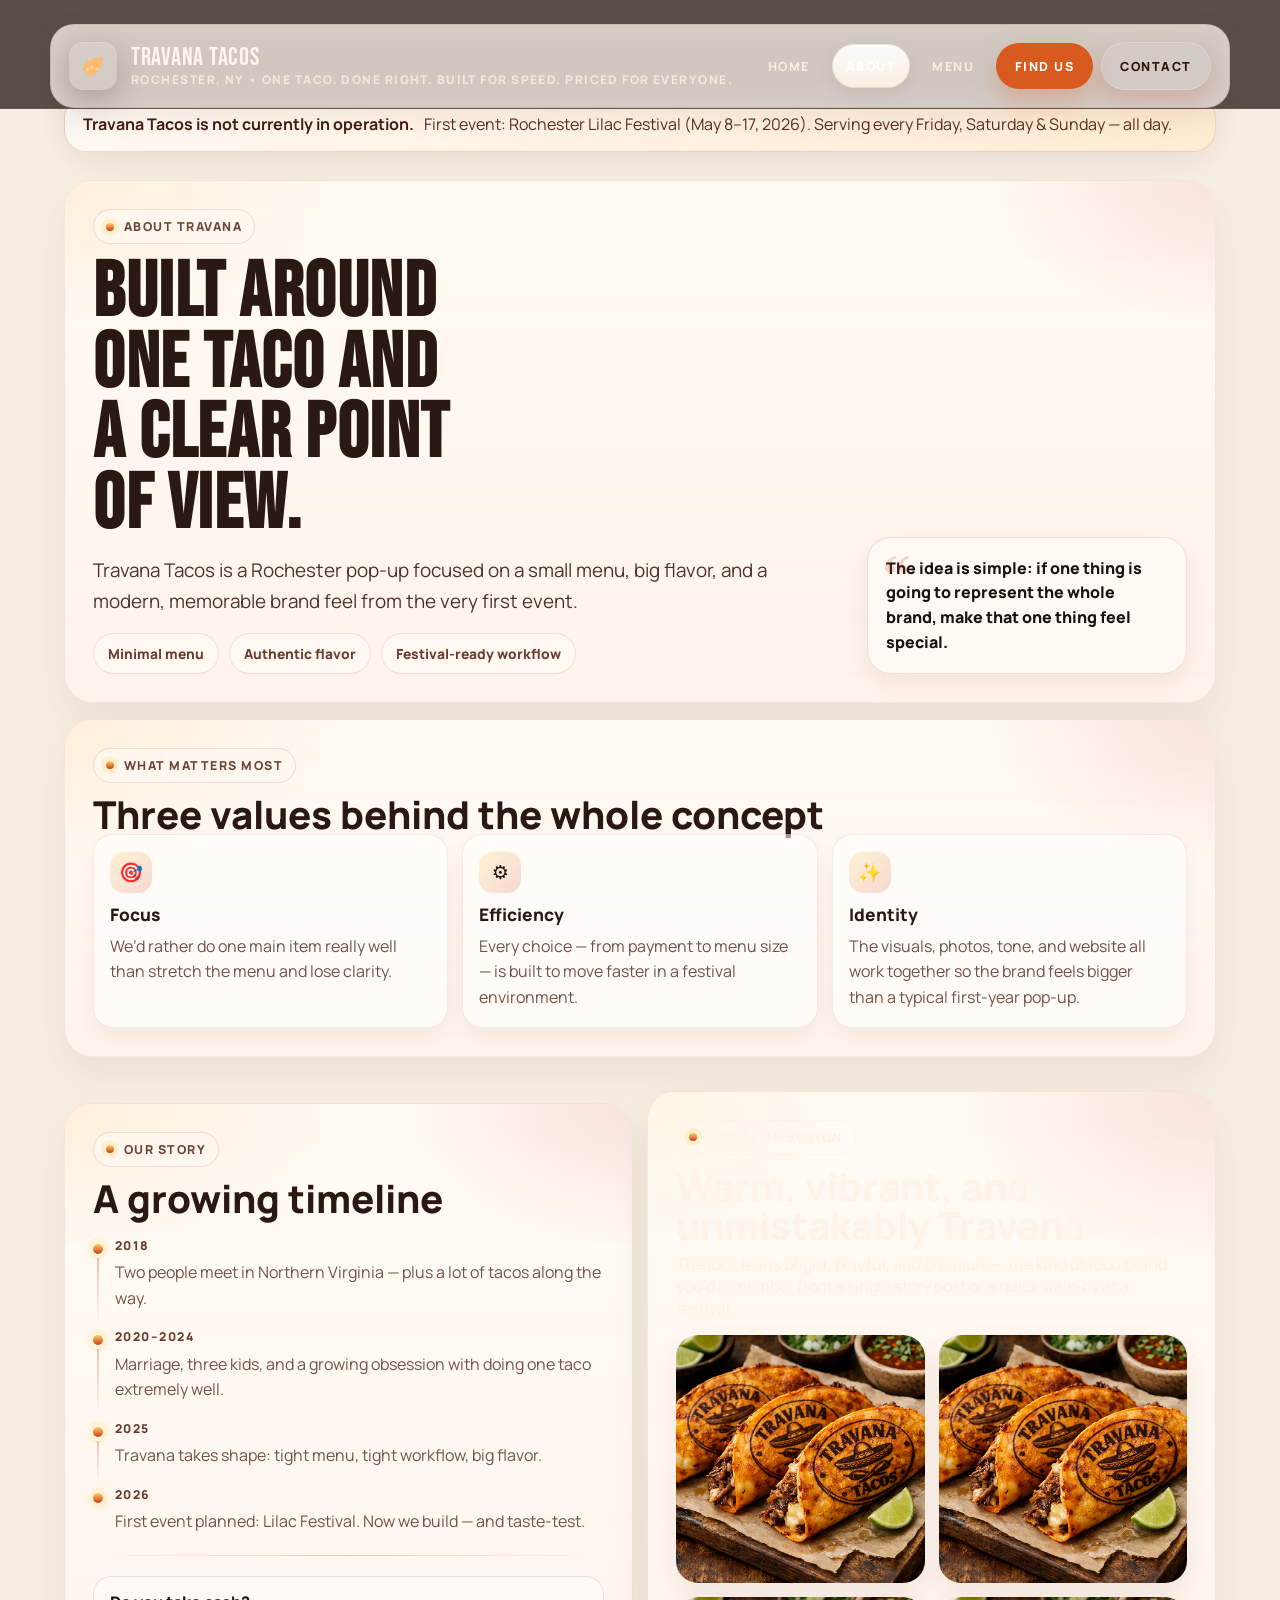
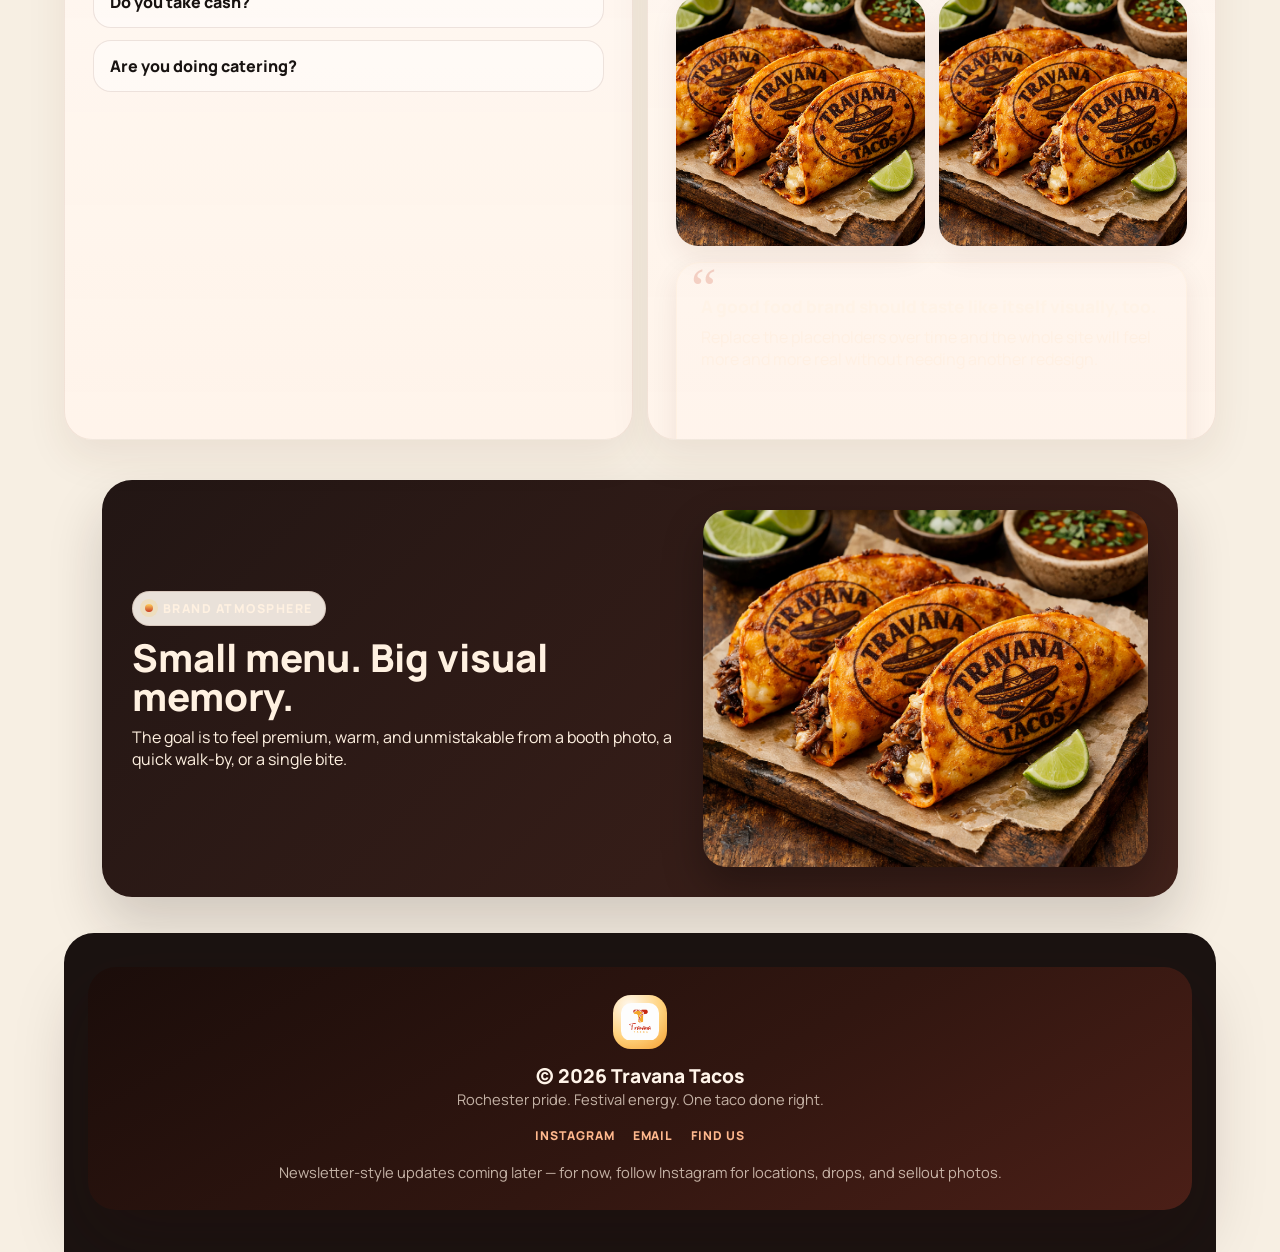
==== commit 253b495c: "newwy" ====
--- a/about.html
+++ b/about.html
@@ -25,7 +25,9 @@
     <header class="topbar">
       <div class="wrap topbar-inner">
         <a class="brand" href="/">
-          <img id="brandLogo" class="brand-logo" src="/images/TravanaLogo.png" alt="Travana Tacos logo" />
+          <span class="brand-mark" aria-hidden="true">
+            <svg viewBox="0 0 64 64" role="img" focusable="false"><path d="M12 38c6-15 18-23 36-23 2 0 4 0 6 .2-2 18-10 31-24 39-8-4-14-9-18-16Z" fill="currentColor" opacity=".22"/><path d="M10 36c5-14 17-22 36-22 3 0 5 .1 8 .4-2.7 18.6-11.6 31.7-27 39.6C18 49.7 12.4 43.8 10 36Z" fill="currentColor"/><path d="M20 36c2.6 0 3.6 1.6 3.6 3.3S22.6 43 20 43s-3.7-1.7-3.7-3.7S17.4 36 20 36Zm10-4c2.6 0 3.6 1.6 3.6 3.3S32.6 39 30 39s-3.7-1.7-3.7-3.7S27.4 32 30 32Zm11 3c2.5 0 3.5 1.5 3.5 3.1S43.5 41 41 41s-3.6-1.5-3.6-2.9S38.5 35 41 35Z" fill="#FFD88E"/></svg>
+          </span>
           <span class="brand-text">
             <span class="brand-name" id="brandName">Travana Tacos</span>
             <span class="brand-sub" id="brandSub">Rochester, NY</span>
@@ -40,14 +42,14 @@
             <a href="/" >Home</a>
             <a href="/about.html" aria-current="page">About</a>
             <a href="/menu.html" >Menu</a>
-            <a href="/find-us.html" >Find Us</a>
+            <a class="nav-find" href="/find-us.html" >Find Us</a>
             <a class="nav-cta" href="/contact.html" >Contact</a>
           </nav>
         </div>
       </div>
     </header>
 
-    <main id="main" class="wrap">
+    <main id="main" class="site-main inner-main">
       <section id="banner" class="notice reveal" style="display:none;">
         <strong id="banner1">Travana Tacos is not currently in operation.</strong>
         <span id="banner2">First event: Rochester Lilac Festival (May 8–17, 2026). Serving Fri–Sun all day.</span>
@@ -142,19 +144,31 @@
         </section>
       </section>
 
-      <footer class="footer">
+      
+      <section class="social-proof-strip reveal">
+        <div class="wrap social-proof-inner">
+          <div class="social-proof-copy">
+            <div class="kicker"><span class="k-dot"></span>Brand atmosphere</div>
+            <h2 style="margin-top:12px;">Small menu. Big visual memory.</h2>
+            <p class="muted" style="margin-top:10px; max-width:56ch;">The goal is to feel premium, warm, and unmistakable from a booth photo, a quick walk-by, or a single bite.</p>
+          </div>
+          <div class="social-proof-photo">
+            <img src="/images/BrandedTacos.png" alt="Travana Tacos branded presentation designed for a premium food brand feel" loading="lazy" />
+          </div>
+        </div>
+      </section>
+<footer class="footer footer-rich">
         <div class="footer-inner">
-          <div class="footer-brand">
+          <div class="footer-center">
             <img src="/images/TravanaLogo.png" alt="Travana Tacos" class="footer-logo" />
-            <div>
-              <div class="footer-title">© <span id="y"></span> <span id="brandName2">Travana Tacos</span></div>
-              <div class="mini">Authentic flavor. Minimal menu. Maximum consistency.</div>
+            <div class="footer-title">© <span id="y"></span> <span id="brandName2">Travana Tacos</span></div>
+            <div class="mini">Rochester pride. Festival energy. One taco done right.</div>
+            <div class="footer-socials">
+              <a href="https://instagram.com/TravanaTacos" target="_blank" rel="noopener" aria-label="Instagram">Instagram</a>
+              <a href="mailto:travis.woods@travanatacos.com">Email</a>
+              <a href="/find-us.html">Find Us</a>
             </div>
-          </div>
-          <div class="footer-links">
-            <a class="btn secondary" href="/menu.html">Menu</a>
-            <a class="btn secondary" href="/find-us.html">Find Us</a>
-            <a class="btn secondary" href="/contact.html">Contact</a>
+            <div class="footer-news">Newsletter-style updates coming later — for now, follow Instagram for locations, drops, and sellout photos.</div>
           </div>
         </div>
       </footer>
--- a/styles.css
+++ b/styles.css
@@ -1008,3 +1008,396 @@
   html { scroll-behavior: auto; }
   .btn, .nav a, .card, .reveal, .toTop, .flavor-track { transition: none !important; animation: none !important; }
 }
+
+
+.scroll-progress {
+  position: fixed;
+  inset: 0 0 auto 0;
+  z-index: 120;
+  height: 4px;
+  transform-origin: 0 50%;
+  transform: scaleX(0);
+  background: linear-gradient(90deg, var(--brand-3), var(--brand-2), var(--brand));
+  box-shadow: 0 6px 18px rgba(201, 59, 32, 0.35);
+}
+.topbar.is-scrolled .topbar-inner {
+  background: rgba(255, 249, 242, 0.88);
+  box-shadow: 0 16px 36px rgba(79, 32, 16, 0.12);
+}
+.toTop { opacity: 0; pointer-events: none; transform: translateY(8px); transition: opacity 180ms ease, transform 180ms ease; }
+.toTop.show { opacity: 1; pointer-events: auto; transform: none; }
+
+.eyebrow-row,
+.quick-meta,
+.bullet-grid,
+.status-grid,
+.contact-trust,
+.dual-cta,
+.list-grid,
+.booking-grid {
+  display: grid;
+  gap: 14px;
+}
+.quick-meta,
+.bullet-grid,
+.status-grid,
+.contact-trust,
+.list-grid,
+.booking-grid {
+  grid-template-columns: repeat(2, minmax(0,1fr));
+}
+.eyebrow-row {
+  grid-template-columns: repeat(3, minmax(0,1fr));
+  margin-top: 18px;
+}
+.meta-tile,
+.info-chip,
+.booking-card,
+.menu-stat,
+.price-callout,
+.status-tile,
+.trust-card,
+.list-card,
+.cta-panel {
+  padding: 16px;
+  border-radius: 22px;
+  border: 1px solid rgba(106, 52, 33, 0.1);
+  background: rgba(255,255,255,0.55);
+  box-shadow: inset 0 1px 0 rgba(255,255,255,0.65), var(--shadow-sm);
+}
+.meta-tile strong,
+.info-chip strong,
+.price-callout strong,
+.status-tile strong,
+.trust-card strong,
+.list-card strong,
+.booking-card strong,
+.menu-stat strong { display:block; margin-top:6px; }
+.overline {
+  font-size: 0.74rem;
+  font-weight: 900;
+  letter-spacing: 0.14em;
+  text-transform: uppercase;
+  color: #7b4c39;
+}
+.big-price {
+  font-family: var(--font-display);
+  font-size: clamp(2.6rem, 6vw, 4rem);
+  line-height: .9;
+  color: var(--brand-4);
+}
+.price-note { margin-top: 8px; color: var(--muted); }
+.menu-signature {
+  display: grid;
+  grid-template-columns: minmax(0,1.05fr) minmax(320px,.95fr);
+  gap: 16px;
+  margin-top: 18px;
+}
+.stack-photo,
+.stack-photo-sm {
+  position: relative;
+  overflow: hidden;
+  border-radius: 28px;
+  border: 1px solid rgba(255, 220, 188, 0.14);
+  background: #2d140f;
+  box-shadow: 0 24px 54px rgba(24, 8, 5, 0.28);
+}
+.stack-photo { min-height: 390px; }
+.stack-photo-sm { min-height: 180px; }
+.stack-photo img,
+.stack-photo-sm img { width: 100%; height: 100%; object-fit: cover; filter: saturate(1.08) contrast(1.03); }
+.stack-photo::after,
+.stack-photo-sm::after {
+  content: "";
+  position: absolute;
+  inset: 0;
+  background: linear-gradient(180deg, rgba(255,255,255,0.12), transparent 28%), linear-gradient(180deg, rgba(0,0,0,0), rgba(0,0,0,0.28));
+}
+.stack-badge {
+  position: absolute;
+  left: 16px;
+  bottom: 16px;
+  z-index: 2;
+  padding: 10px 14px;
+  border-radius: 999px;
+  background: rgba(25,10,7,0.72);
+  border: 1px solid rgba(255, 216, 168, 0.18);
+  color: #fff3e6;
+  font-size: .78rem;
+  font-weight: 900;
+  letter-spacing: .08em;
+  text-transform: uppercase;
+  backdrop-filter: blur(10px);
+}
+.image-stack-2 { display:grid; gap:14px; }
+.menu-panel {
+  display:grid;
+  gap:14px;
+  align-content:start;
+}
+.list-card ul { margin: 10px 0 0; }
+.list-card li { margin: 6px 0; }
+.price-callout {
+  background: linear-gradient(180deg, rgba(255, 250, 242, 0.94), rgba(255, 232, 208, 0.88));
+}
+.card-dark .meta-tile,
+.card-dark .booking-card,
+.card-dark .status-tile,
+.card-dark .trust-card,
+.card-dark .list-card,
+.card-dark .cta-panel,
+.card-dark .price-callout {
+  background: rgba(255,255,255,0.06);
+  color: #fff2e5;
+  border-color: rgba(255, 214, 173, 0.12);
+}
+.card-dark .overline { color: rgba(255, 228, 200, 0.72); }
+.card-dark .big-price { color: #fff3e7; }
+.status-hero {
+  display: grid;
+  grid-template-columns: minmax(0,1fr) minmax(290px,.8fr);
+  gap: 16px;
+  margin-top: 18px;
+}
+.status-panel {
+  padding: 22px;
+  border-radius: 28px;
+  border: 1px solid rgba(255, 215, 170, 0.14);
+  background: rgba(255,255,255,0.08);
+}
+.status-badge {
+  display: inline-flex;
+  align-items: center;
+  gap: 8px;
+  min-height: 40px;
+  padding: 10px 14px;
+  border-radius: 999px;
+  background: rgba(255,255,255,0.08);
+  border: 1px solid rgba(255, 215, 170, 0.14);
+  font-size: .82rem;
+  font-weight: 900;
+  letter-spacing: .1em;
+  text-transform: uppercase;
+}
+.status-badge::before {
+  content: "";
+  width: 9px;
+  height: 9px;
+  border-radius: 999px;
+  background: linear-gradient(180deg, #ffd56f, #ff7a2f);
+  box-shadow: 0 0 0 6px rgba(255, 208, 94, 0.18);
+}
+.status-panel .display-sm { margin-top: 12px; max-width: 10ch; }
+.cta-panel h3,
+.trust-card h3,
+.status-tile h3,
+.booking-card h3,
+.list-card h3,
+.meta-tile h3,
+.menu-stat h3 { margin-top: 10px; }
+.cta-panel p,
+.trust-card p,
+.status-tile p,
+.booking-card p,
+.list-card p,
+.meta-tile p,
+.menu-stat p { margin: 8px 0 0; color: var(--muted); }
+.card-dark .cta-panel p,
+.card-dark .trust-card p,
+.card-dark .status-tile p,
+.card-dark .booking-card p,
+.card-dark .list-card p,
+.card-dark .meta-tile p,
+.card-dark .menu-stat p { color: rgba(255,239,224,.82); }
+.contact-lead-grid {
+  display: grid;
+  grid-template-columns: minmax(0,.95fr) minmax(310px,.9fr);
+  gap: 16px;
+  margin-top: 18px;
+}
+.contact-shell {
+  display: grid;
+  gap: 18px;
+}
+.dual-cta { grid-template-columns: repeat(2, minmax(0,1fr)); }
+.dual-cta .btn { width: 100%; }
+.note-box {
+  padding: 16px;
+  border-radius: 18px;
+  border: 1px solid rgba(106, 52, 33, 0.12);
+  background: rgba(255,255,255,0.48);
+}
+.signature-banner {
+  margin-top: 18px;
+  padding: 16px 18px;
+  border-radius: 22px;
+  border: 1px solid rgba(106, 52, 33, 0.12);
+  background: linear-gradient(180deg, rgba(255, 250, 242, 0.9), rgba(255, 235, 214, 0.86));
+  font-weight: 800;
+}
+.surface-glow::before {
+  content: "";
+  position: absolute;
+  inset: auto -12% -40% auto;
+  width: 260px;
+  height: 260px;
+  border-radius: 50%;
+  background: radial-gradient(circle, rgba(255, 208, 94, 0.22), rgba(255, 208, 94, 0));
+  pointer-events: none;
+}
+.surface-glow { position: relative; }
+
+@media (max-width: 1024px) {
+  .menu-signature,
+  .status-hero,
+  .contact-lead-grid,
+  .eyebrow-row,
+  .quick-meta,
+  .bullet-grid,
+  .status-grid,
+  .contact-trust,
+  .dual-cta,
+  .list-grid,
+  .booking-grid {
+    grid-template-columns: 1fr;
+  }
+}
+
+@media (max-width: 760px) {
+  .status-panel,
+  .meta-tile,
+  .info-chip,
+  .booking-card,
+  .menu-stat,
+  .price-callout,
+  .status-tile,
+  .trust-card,
+  .list-card,
+  .cta-panel,
+  .note-box,
+  .signature-banner { padding: 14px; border-radius: 18px; }
+  .stack-photo { min-height: 300px; }
+  .stack-photo-sm { min-height: 150px; }
+}
+
+
+/* --- Third pass premium street-food refinements --- */
+:root{
+  --bg:#f7efe3;
+  --panel:#fff8ef;
+  --ink:#181311;
+  --accent:#d95a1e;
+  --accent-strong:#bf4313;
+  --accent-soft:#ffe2cf;
+  --dark:#18110f;
+}
+html,body{background:var(--bg);color:var(--ink);}
+body::before{content:"";position:fixed;inset:0;pointer-events:none;background:radial-gradient(44rem 24rem at 50% -8%, rgba(255,188,126,.16), transparent 55%);z-index:-1;}
+.site-main{padding-top:96px;}
+.inner-main{max-width:1200px;margin:0 auto;padding-inline:24px;}
+.page-home .site-main{padding-top:0;}
+.topbar{position:fixed;inset:0 0 auto 0;z-index:60;background:rgba(24,17,15,.72);backdrop-filter:blur(16px);border-bottom:1px solid rgba(255,255,255,.08);}
+.topbar.is-scrolled{background:rgba(24,17,15,.88);box-shadow:0 18px 40px rgba(0,0,0,.18);}
+.topbar-inner{min-height:84px;}
+.brand{gap:14px;}
+.brand-logo{display:none;}
+.brand-mark{width:48px;height:48px;display:grid;place-items:center;border-radius:14px;background:linear-gradient(180deg, rgba(255,255,255,.12), rgba(255,255,255,.04));color:#ffba74;box-shadow:inset 0 1px 0 rgba(255,255,255,.15),0 10px 30px rgba(0,0,0,.2);}
+.brand-mark svg{width:30px;height:30px;display:block;}
+.brand-name{color:#fff5ea;}
+.brand-sub{color:rgba(255,245,234,.72);}
+.nav a{color:rgba(255,245,234,.86);text-transform:uppercase;letter-spacing:.12em;font-size:.78rem;}
+.nav a:hover,.nav a.active{color:#fff;}
+.nav-find,.nav-cta{border-radius:999px!important;padding:.88rem 1.15rem!important;}
+.nav-find{background:var(--accent);color:#fff!important;box-shadow:0 12px 28px rgba(217,90,30,.28);}
+.nav-cta{border:1px solid rgba(255,255,255,.18)!important;background:rgba(255,255,255,.06);}
+.hero-cinematic{position:relative;min-height:100svh;display:grid;align-items:end;padding:132px 24px 38px;background:linear-gradient(180deg, rgba(16,11,10,.56), rgba(16,11,10,.82)), radial-gradient(circle at 50% 10%, rgba(217,90,30,.18), transparent 32%), url('/images/BrandedTacos.png') center/cover no-repeat;}
+.hero-cinematic::before{content:"";position:absolute;inset:0;background:linear-gradient(180deg, rgba(0,0,0,.1), rgba(0,0,0,.3) 30%, rgba(0,0,0,.6));}
+.hero-cinematic .hero-inner,.hero-cinematic .scroll-cue{position:relative;z-index:1;max-width:1280px;width:100%;margin:0 auto;}
+.hero-cinematic .hero-inner{display:grid;gap:28px;align-items:end;}
+.hero-cinematic .hero-copy{max-width:760px;color:#fff3e7;}
+.hero-cinematic h1{font-size:clamp(4.5rem,12vw,8.5rem);line-height:.92;letter-spacing:.01em;text-shadow:0 14px 32px rgba(0,0,0,.28);}
+.hero-cinematic .lead{font-size:clamp(1.18rem,2.5vw,1.7rem);line-height:1.35;color:#ffefdf;max-width:18ch;}
+.hero-cinematic .muted,.hero-cinematic .meta,.hero-cinematic .hero-note{color:rgba(255,241,228,.84)!important;}
+.hero-cinematic .kicker{background:rgba(255,248,239,.1);border-color:rgba(255,255,255,.12);color:#ffe7cf;}
+.hero-actions{display:flex;flex-wrap:wrap;gap:14px;margin-top:22px;}
+.btn{border-radius:999px;box-shadow:0 12px 24px rgba(191,67,19,.16);background:var(--accent);border-color:transparent;min-height:58px;padding:0 24px;font-weight:800;}
+.btn:hover{background:var(--accent-strong);transform:translateY(-2px);box-shadow:0 18px 34px rgba(191,67,19,.22);}
+.btn:active{transform:translateY(0) scale(.99);}
+.btn.secondary{background:transparent;border:1px solid rgba(255,255,255,.42);color:#fff7ee;box-shadow:none;}
+.btn.secondary:hover{background:rgba(255,255,255,.08);}
+.btn.ghost{background:rgba(255,255,255,.08);color:#fff5ea;border:1px solid rgba(255,255,255,.16);}
+.card-only-badge,.status-chip,.card-tag,.menu-price,.big-price,.stack-badge,.signature-banner,.footer-socials a:hover{color:var(--accent);} 
+.card-only-badge{display:inline-flex;align-items:center;gap:8px;background:rgba(217,90,30,.14);border:1px solid rgba(255,182,140,.22);padding:10px 14px;border-radius:999px;text-transform:uppercase;letter-spacing:.12em;font-size:.72rem;font-weight:900;margin:18px 0 10px;}
+.micro-trust{margin-top:18px;font-size:.92rem;font-weight:800;letter-spacing:.06em;text-transform:uppercase;color:#ffc997;}
+.hero-cinematic .hero-media{justify-self:end;width:min(480px,100%);}
+.hero-cinematic .photo-stack .photo,.hero-cinematic .eventbox{border-radius:26px;box-shadow:0 26px 60px rgba(0,0,0,.28);}
+.hero-cinematic .photo-stack .photo img{filter:saturate(1.04) contrast(1.03);}
+.status-ribbon{background:var(--accent);color:#fff7f0;padding:14px 0;border-top:1px solid rgba(255,255,255,.14);border-bottom:1px solid rgba(0,0,0,.06);}
+.status-ribbon-inner{max-width:1200px;margin:0 auto;padding:0 24px;display:flex;flex-wrap:wrap;gap:14px;align-items:center;justify-content:center;text-align:center;font-weight:800;}
+.status-ribbon em{font-style:normal;color:#ffe0c8;}
+.status-chip{display:inline-flex;align-items:center;padding:8px 12px;background:rgba(255,255,255,.14);border-radius:999px;font-size:.74rem;font-weight:900;letter-spacing:.08em;text-transform:uppercase;}
+.inline-chip{align-self:center;}
+.flavor-band{margin-inline:auto;max-width:1200px;padding-inline:24px;}
+.flavor-track{background:#1d1513;color:#ffe8cf;border-radius:999px;padding:14px 18px;box-shadow:0 16px 32px rgba(29,21,19,.14);}
+.card,.menu-card,.findus-map-shell{background:linear-gradient(180deg, rgba(255,250,244,.96), rgba(255,244,235,.92));border-color:rgba(124,69,47,.1);box-shadow:0 18px 40px rgba(84,46,28,.08);}
+section.card, .menu-grid-section, .findus-map-shell, .social-proof-strip{margin-top:28px;}
+.feature,.value-card,.trust-card,.list-card,.booking-card,.menu-stat,.cta-panel,.contact-shell,.note-box{background:rgba(255,255,255,.56);border:1px solid rgba(130,79,57,.1);box-shadow:0 10px 20px rgba(82,44,28,.05);}
+.social-proof-strip{padding:12px 24px 0;}
+.social-proof-inner{max-width:1200px;margin:0 auto;display:grid;grid-template-columns:1.1fr .9fr;gap:26px;align-items:center;background:linear-gradient(135deg,#221614,#40211a);border-radius:30px;padding:30px;overflow:hidden;box-shadow:0 28px 54px rgba(34,22,20,.18);}
+.social-proof-copy h2,.social-proof-copy .muted,.social-proof-copy .kicker{color:#fff1e1!important;}
+.social-proof-photo{position:relative;}
+.social-proof-photo img{width:100%;height:100%;min-height:320px;object-fit:cover;border-radius:24px;box-shadow:0 18px 40px rgba(0,0,0,.3);}
+.social-proof-photo img,.menu-card-media img,.stack-photo img,.stack-photo-sm img,.gallery img{transition:transform .24s ease, filter .24s ease, box-shadow .24s ease;}
+.social-proof-photo:hover img,.menu-card:hover .menu-card-media img,.stack-photo:hover img,.stack-photo-sm:hover img,.gallery img:hover{transform:translateY(-4px) scale(1.02);filter:saturate(1.05) brightness(1.02);}
+.menu-grid-section{padding:28px;border:1px solid rgba(124,69,47,.1);border-radius:28px;background:linear-gradient(180deg, rgba(255,248,240,.95), rgba(255,241,231,.9));box-shadow:0 18px 40px rgba(84,46,28,.08);}
+.menu-card-grid{display:grid;grid-template-columns:repeat(3,minmax(0,1fr));gap:22px;margin-top:18px;}
+.menu-card{overflow:hidden;border-radius:24px;transition:transform .2s ease, box-shadow .2s ease;}
+.menu-card:hover{transform:translateY(-4px);box-shadow:0 24px 42px rgba(84,46,28,.12);}
+.menu-card.featured{grid-column:span 1;}
+.menu-card-media{position:relative;overflow:hidden;}
+.menu-card-media::after{content:"";position:absolute;inset:0;background:linear-gradient(180deg, transparent, rgba(217,90,30,.14));pointer-events:none;}
+.menu-card-media img{display:block;width:100%;height:260px;object-fit:cover;}
+.menu-card-body{padding:20px;}
+.menu-card-body h3{margin:8px 0 10px;font-size:1.7rem;line-height:.95;}
+.menu-card-body p{margin:0;color:#5d463c;}
+.card-tag{display:inline-flex;padding:8px 12px;border-radius:999px;background:rgba(217,90,30,.12);font-size:.72rem;font-weight:900;text-transform:uppercase;letter-spacing:.12em;}
+.menu-price{margin-top:14px;font-weight:900;letter-spacing:.02em;font-size:1rem;}
+.findus-map-shell{padding:28px;border-radius:28px;display:grid;grid-template-columns:.9fr 1.1fr;gap:24px;align-items:center;}
+.map-shell-frame{min-height:360px;border-radius:26px;overflow:hidden;border:1px solid rgba(255,255,255,.6);box-shadow:0 20px 40px rgba(84,46,28,.1);background:#f3e4d6;}
+.map-shell-frame iframe{display:block;border:0;width:100%;height:100%;min-height:360px;}
+.footer-rich{margin-top:36px;background:#1b1311;border-radius:30px 30px 0 0;padding:34px 24px 42px;}
+.footer-inner{justify-content:center;}
+.footer-center{text-align:center;max-width:760px;margin:0 auto;}
+.footer-logo{margin:0 auto 14px;}
+.footer-title{color:#fff4e9;font-size:1.2rem;font-weight:800;}
+.footer-rich .mini,.footer-news{color:rgba(255,240,225,.72);} 
+.footer-socials{display:flex;gap:18px;justify-content:center;flex-wrap:wrap;margin-top:18px;}
+.footer-socials a{color:#ffb88d;font-weight:800;text-transform:uppercase;letter-spacing:.08em;font-size:.76rem;}
+.footer-news{margin-top:18px;font-size:.92rem;}
+.scroll-cue{display:grid;justify-items:center;gap:8px;margin-top:28px;color:#ffd6b4;}
+.scroll-cue span{text-transform:uppercase;letter-spacing:.18em;font-size:.72rem;font-weight:800;}
+.scroll-cue-line{width:2px;height:46px;background:linear-gradient(180deg, rgba(255,214,180,.9), transparent);animation:floatDown 1.8s ease-in-out infinite;}
+@keyframes floatDown{0%,100%{transform:translateY(0);}50%{transform:translateY(8px);}}
+.floating-menu-cta{position:fixed;left:16px;right:16px;bottom:16px;z-index:48;display:none;justify-content:center;align-items:center;padding:16px 18px;border-radius:999px;background:var(--accent);color:#fff;font-weight:900;box-shadow:0 22px 34px rgba(191,67,19,.28);text-transform:uppercase;letter-spacing:.08em;}
+.floating-menu-cta.show{display:flex;}
+@media (max-width: 980px){
+  .site-main{padding-top:88px;}
+  .hero-cinematic{padding-inline:18px;padding-bottom:30px;}
+  .hero-cinematic .hero-inner,.social-proof-inner,.findus-map-shell,.section-top,.menu-card-grid{grid-template-columns:1fr;}
+  .hero-cinematic .hero-media{justify-self:stretch;width:100%;}
+  .hero-actions .btn{flex:1 1 100%;width:100%;}
+  .social-proof-strip{padding-inline:18px;}
+  .menu-card-media img{height:220px;}
+}
+@media (max-width: 760px){
+  .inner-main{padding-inline:18px;}
+  .nav{background:rgba(18,12,10,.96)!important;backdrop-filter:blur(18px);padding:110px 26px 26px;}
+  .nav a,.nav-find,.nav-cta{width:100%;justify-content:center;font-size:1.05rem;}
+  .hero-cinematic h1{font-size:clamp(3.6rem,18vw,5.2rem);}
+  .hero-cinematic .lead{max-width:none;}
+  .hero-cinematic .buttons{width:100%;}
+  .status-ribbon-inner{font-size:.94rem;}
+  .menu-grid-section,.findus-map-shell,.card{padding:22px;}
+  .floating-menu-cta{display:flex;opacity:0;pointer-events:none;transform:translateY(16px);transition:opacity .22s ease, transform .22s ease;}
+  .floating-menu-cta.show{opacity:1;pointer-events:auto;transform:translateY(0);}
+}
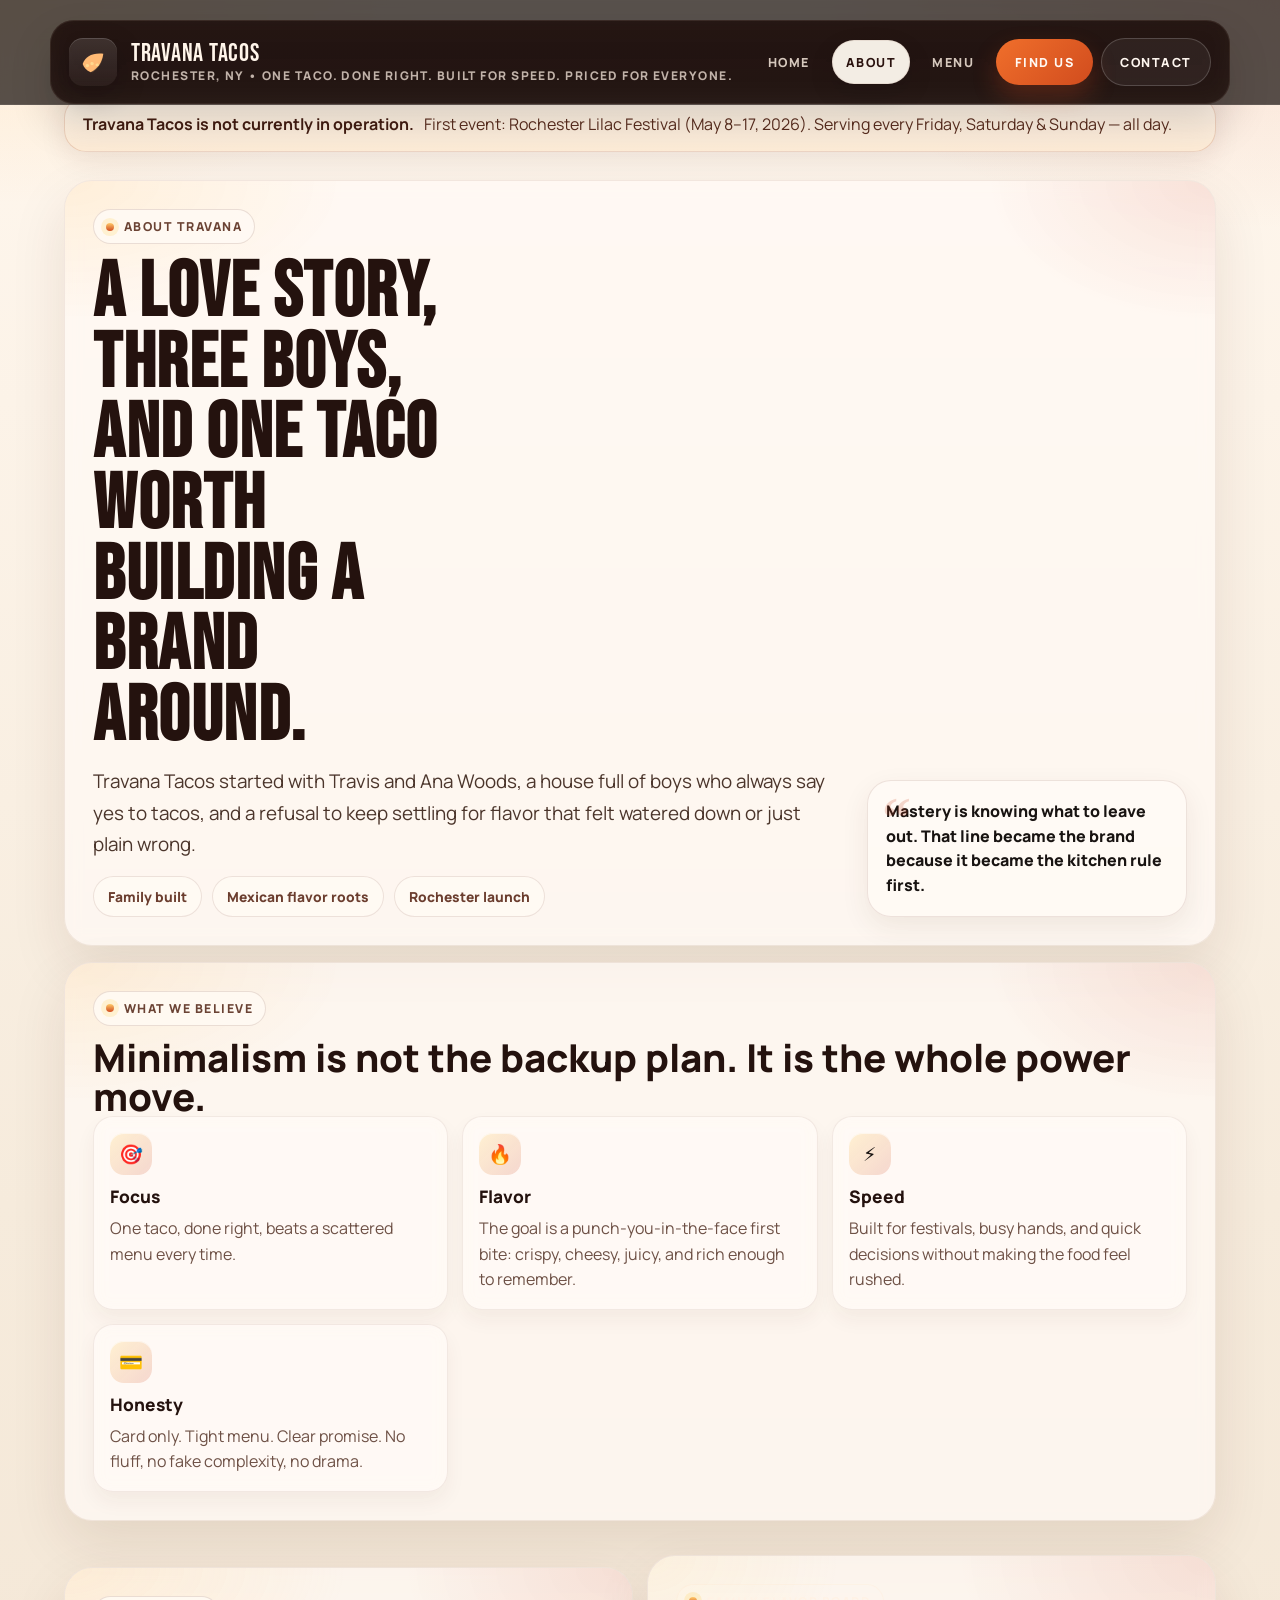
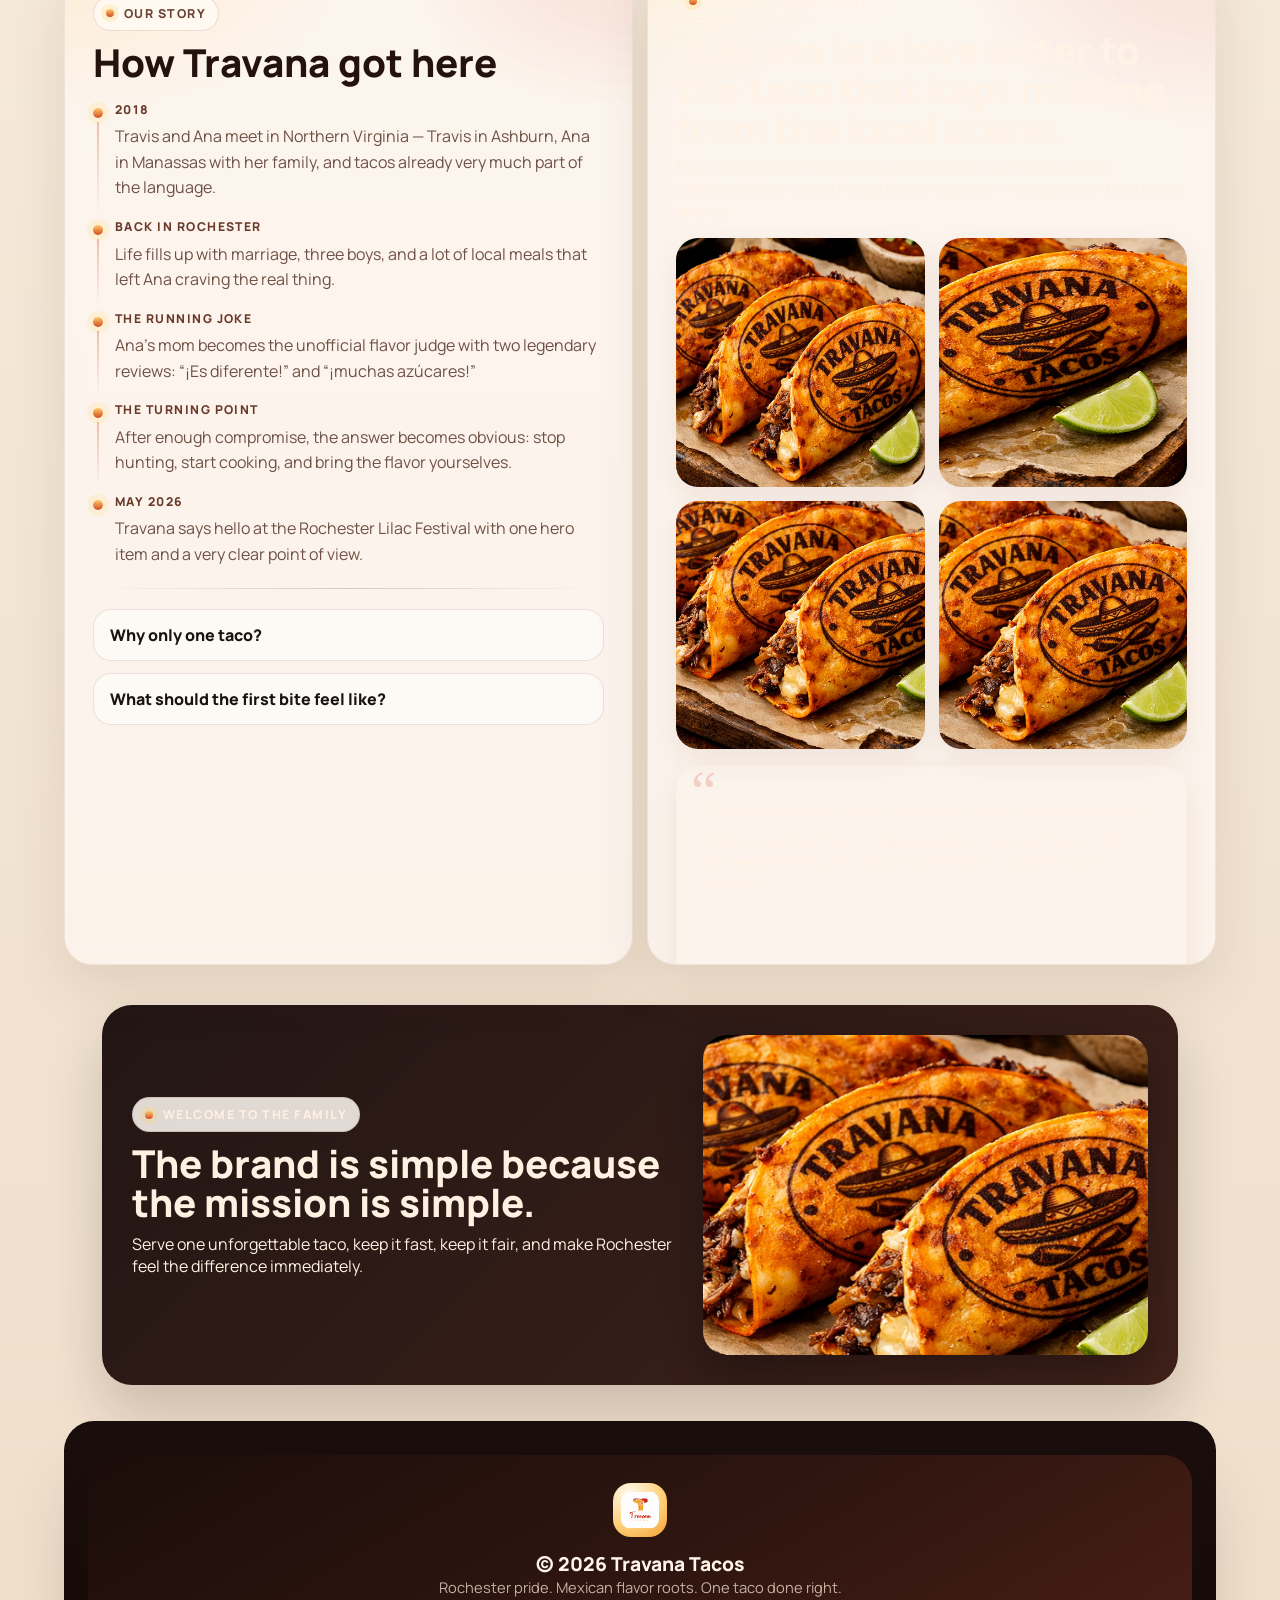
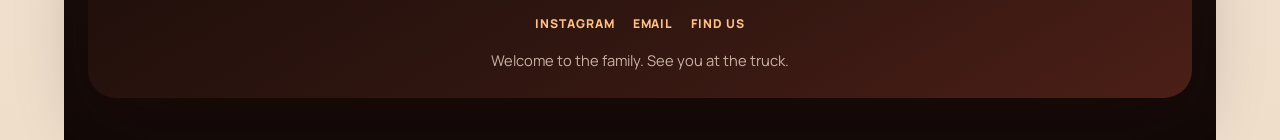
==== commit 34423375: "overhaul" ====
--- a/about.html
+++ b/about.html
@@ -3,177 +3,109 @@
   <head>
     <meta charset="utf-8" />
     <meta name="viewport" content="width=device-width,initial-scale=1" />
-
     <title>About • Travana Tacos</title>
-    <meta name="description" content="About Travana Tacos — our story and what we’re bringing to Rochester, NY." />
-    <meta name="theme-color" content="#1b1316" />
-
+    <meta name="description" content="The Travana Tacos story — family roots, real flavor, and one taco done right." />
+    <meta name="theme-color" content="#190f0d" />
     <link rel="canonical" href="https://www.travanatacos.com/about.html" />
     <link rel="icon" href="/images/TravanaLogo.png" type="image/png" />
     <link rel="apple-touch-icon" href="/images/TravanaLogo.png" />
     <link rel="manifest" href="/site.webmanifest" />
-
     <link rel="preconnect" href="https://fonts.googleapis.com" />
     <link rel="preconnect" href="https://fonts.gstatic.com" crossorigin />
     <link href="https://fonts.googleapis.com/css2?family=Bebas+Neue&family=Manrope:wght@400;500;600;700;800&display=swap" rel="stylesheet" />
-
     <link rel="stylesheet" href="/styles.css" />
   </head>
-
   <body class="page-about">
     <a class="skip" href="#main">Skip to content</a>
     <header class="topbar">
       <div class="wrap topbar-inner">
         <a class="brand" href="/">
-          <span class="brand-mark" aria-hidden="true">
-            <svg viewBox="0 0 64 64" role="img" focusable="false"><path d="M12 38c6-15 18-23 36-23 2 0 4 0 6 .2-2 18-10 31-24 39-8-4-14-9-18-16Z" fill="currentColor" opacity=".22"/><path d="M10 36c5-14 17-22 36-22 3 0 5 .1 8 .4-2.7 18.6-11.6 31.7-27 39.6C18 49.7 12.4 43.8 10 36Z" fill="currentColor"/><path d="M20 36c2.6 0 3.6 1.6 3.6 3.3S22.6 43 20 43s-3.7-1.7-3.7-3.7S17.4 36 20 36Zm10-4c2.6 0 3.6 1.6 3.6 3.3S32.6 39 30 39s-3.7-1.7-3.7-3.7S27.4 32 30 32Zm11 3c2.5 0 3.5 1.5 3.5 3.1S43.5 41 41 41s-3.6-1.5-3.6-2.9S38.5 35 41 35Z" fill="#FFD88E"/></svg>
-          </span>
-          <span class="brand-text">
-            <span class="brand-name" id="brandName">Travana Tacos</span>
-            <span class="brand-sub" id="brandSub">Rochester, NY</span>
-          </span>
+          <span class="brand-mark" aria-hidden="true"><svg viewBox="0 0 64 64" role="img" focusable="false"><path d="M12 38c6-15 18-23 36-23 2 0 4 0 6 .2-2 18-10 31-24 39-8-4-14-9-18-16Z" fill="currentColor" opacity=".22"/><path d="M10 36c5-14 17-22 36-22 3 0 5 .1 8 .4-2.7 18.6-11.6 31.7-27 39.6C18 49.7 12.4 43.8 10 36Z" fill="currentColor"/><path d="M20 36c2.6 0 3.6 1.6 3.6 3.3S22.6 43 20 43s-3.7-1.7-3.7-3.7S17.4 36 20 36Zm10-4c2.6 0 3.6 1.6 3.6 3.3S32.6 39 30 39s-3.7-1.7-3.7-3.7S27.4 32 30 32Zm11 3c2.5 0 3.5 1.5 3.5 3.1S43.5 41 41 41s-3.6-1.5-3.6-2.9S38.5 35 41 35Z" fill="#FFD88E"/></svg></span>
+          <span class="brand-text"><span class="brand-name" id="brandName">Travana Tacos</span><span class="brand-sub" id="brandSub">Rochester, NY</span></span>
         </a>
-
         <div class="nav-wrap">
-          <button class="nav-toggle" id="navToggle" aria-label="Toggle navigation" aria-controls="primaryNav" aria-expanded="false">
-            <span></span>
-          </button>
+          <button class="nav-toggle" id="navToggle" aria-label="Toggle navigation" aria-controls="primaryNav" aria-expanded="false"><span></span></button>
           <nav class="nav" id="primaryNav" aria-label="Primary navigation">
-            <a href="/" >Home</a>
-            <a href="/about.html" aria-current="page">About</a>
-            <a href="/menu.html" >Menu</a>
-            <a class="nav-find" href="/find-us.html" >Find Us</a>
-            <a class="nav-cta" href="/contact.html" >Contact</a>
+            <a href="/">Home</a><a href="/about.html" aria-current="page">About</a><a href="/menu.html">Menu</a><a class="nav-find" href="/find-us.html">Find Us</a><a class="nav-cta" href="/contact.html">Contact</a>
           </nav>
         </div>
       </div>
     </header>
 
     <main id="main" class="site-main inner-main">
-      <section id="banner" class="notice reveal" style="display:none;">
-        <strong id="banner1">Travana Tacos is not currently in operation.</strong>
-        <span id="banner2">First event: Rochester Lilac Festival (May 8–17, 2026). Serving Fri–Sun all day.</span>
-      </section>
+      <section id="banner" class="notice reveal" style="display:none;"><strong id="banner1">Travana Tacos is not currently in operation.</strong><span id="banner2">First event: Rochester Lilac Festival (May 8–17, 2026). Serving Fri–Sun all day.</span></section>
 
       <section class="card hero-prime reveal">
         <div class="section-top">
           <div>
             <div class="kicker"><span class="k-dot"></span>About Travana</div>
-            <h1 style="margin-top: 14px;">Built around one taco and a clear point of view.</h1>
-            <p class="lead">Travana Tacos is a Rochester pop-up focused on a small menu, big flavor, and a modern, memorable brand feel from the very first event.</p>
-            <div class="badge-cloud">
-              <span class="badge-chip">Minimal menu</span>
-              <span class="badge-chip">Authentic flavor</span>
-              <span class="badge-chip">Festival-ready workflow</span>
-            </div>
+            <h1 style="margin-top:14px;">A love story, three boys, and one taco worth building a brand around.</h1>
+            <p class="lead">Travana Tacos started with Travis and Ana Woods, a house full of boys who always say yes to tacos, and a refusal to keep settling for flavor that felt watered down or just plain wrong.</p>
+            <div class="badge-cloud"><span class="badge-chip">Family built</span><span class="badge-chip">Mexican flavor roots</span><span class="badge-chip">Rochester launch</span></div>
           </div>
-          <aside class="mini-quote">The idea is simple: if one thing is going to represent the whole brand, make that one thing feel special.</aside>
+          <aside class="mini-quote">Mastery is knowing what to leave out. That line became the brand because it became the kitchen rule first.</aside>
         </div>
       </section>
 
       <section class="card reveal">
-        <div class="kicker"><span class="k-dot"></span>What matters most</div>
-        <h2 style="margin-top: 12px;">Three values behind the whole concept</h2>
+        <div class="kicker"><span class="k-dot"></span>What we believe</div>
+        <h2 style="margin-top:12px;">Minimalism is not the backup plan. It is the whole power move.</h2>
         <div class="value-grid">
-          <div class="value-card">
-            <div class="iconbadge" aria-hidden="true">🎯</div>
-            <h3>Focus</h3>
-            <p>We’d rather do one main item really well than stretch the menu and lose clarity.</p>
-          </div>
-          <div class="value-card">
-            <div class="iconbadge" aria-hidden="true">⚙️</div>
-            <h3>Efficiency</h3>
-            <p>Every choice — from payment to menu size — is built to move faster in a festival environment.</p>
-          </div>
-          <div class="value-card">
-            <div class="iconbadge" aria-hidden="true">✨</div>
-            <h3>Identity</h3>
-            <p>The visuals, photos, tone, and website all work together so the brand feels bigger than a typical first-year pop-up.</p>
-          </div>
+          <div class="value-card"><div class="iconbadge" aria-hidden="true">🎯</div><h3>Focus</h3><p>One taco, done right, beats a scattered menu every time.</p></div>
+          <div class="value-card"><div class="iconbadge" aria-hidden="true">🔥</div><h3>Flavor</h3><p>The goal is a punch-you-in-the-face first bite: crispy, cheesy, juicy, and rich enough to remember.</p></div>
+          <div class="value-card"><div class="iconbadge" aria-hidden="true">⚡</div><h3>Speed</h3><p>Built for festivals, busy hands, and quick decisions without making the food feel rushed.</p></div>
+          <div class="value-card"><div class="iconbadge" aria-hidden="true">💳</div><h3>Honesty</h3><p>Card only. Tight menu. Clear promise. No fluff, no fake complexity, no drama.</p></div>
         </div>
       </section>
 
       <section class="grid2">
         <section class="card reveal">
           <div class="kicker"><span class="k-dot"></span>Our story</div>
-          <h2 style="margin-top: 12px;">A growing timeline</h2>
+          <h2 style="margin-top:12px;">How Travana got here</h2>
           <div class="timeline">
-            <div class="titem">
-              <div class="when">2018</div>
-              <div class="what">Two people meet in Northern Virginia — plus a lot of tacos along the way.</div>
-            </div>
-            <div class="titem">
-              <div class="when">2020–2024</div>
-              <div class="what">Marriage, three kids, and a growing obsession with doing one taco extremely well.</div>
-            </div>
-            <div class="titem">
-              <div class="when">2025</div>
-              <div class="what">Travana takes shape: tight menu, tight workflow, big flavor.</div>
-            </div>
-            <div class="titem">
-              <div class="when">2026</div>
-              <div class="what">First event planned: Lilac Festival. Now we build — and taste-test.</div>
-            </div>
+            <div class="titem"><div class="when">2018</div><div class="what">Travis and Ana meet in Northern Virginia — Travis in Ashburn, Ana in Manassas with her family, and tacos already very much part of the language.</div></div>
+            <div class="titem"><div class="when">Back in Rochester</div><div class="what">Life fills up with marriage, three boys, and a lot of local meals that left Ana craving the real thing.</div></div>
+            <div class="titem"><div class="when">The running joke</div><div class="what">Ana’s mom becomes the unofficial flavor judge with two legendary reviews: “¡Es diferente!” and “¡muchas azúcares!”</div></div>
+            <div class="titem"><div class="when">The turning point</div><div class="what">After enough compromise, the answer becomes obvious: stop hunting, start cooking, and bring the flavor yourselves.</div></div>
+            <div class="titem"><div class="when">May 2026</div><div class="what">Travana says hello at the Rochester Lilac Festival with one hero item and a very clear point of view.</div></div>
           </div>
-
           <div class="divider"></div>
-          <details>
-            <summary>Do you take cash?</summary>
-            <p class="muted">No — card only (cashless) to keep the line moving.</p>
-          </details>
-          <details style="margin-top: 12px;">
-            <summary>Are you doing catering?</summary>
-            <p class="muted">Coming soon. Email us what you need and we’ll start the conversation.</p>
-          </details>
+          <details><summary>Why only one taco?</summary><p class="muted">Because the whole idea is to master the one thing that best represents the brand instead of diluting it with extras.</p></details>
+          <details style="margin-top:12px;"><summary>What should the first bite feel like?</summary><p class="muted">Crispy outside, juicy inside, deep savory dip, and that instant “ohhh yea baby” moment.</p></details>
         </section>
 
         <section class="card card-dark reveal">
-          <div class="kicker"><span class="k-dot"></span>Visual direction</div>
-          <h2 style="margin-top: 12px;">Warm, vibrant, and unmistakably Travana</h2>
-          <p class="muted" style="margin-top: 8px;">The look leans bright, playful, and premium — the kind of food brand you’d remember from a single story post or a quick walk-by at a festival.</p>
-          <div class="gallery" style="margin-top: 16px;">
-            <img src="/images/BrandedTacos.png" alt="Travana Tacos branded tacos" loading="lazy" />
-            <img src="/images/BrandedTacos.png" alt="Travana Tacos taco closeup" loading="lazy" />
-            <img src="/images/BrandedTacos.png" alt="Travana Tacos prep detail" loading="lazy" />
-            <img src="/images/BrandedTacos.png" alt="Travana Tacos booth visual" loading="lazy" />
+          <div class="kicker"><span class="k-dot"></span>Family flavor board</div>
+          <h2 style="margin-top:12px;">Travana is a love letter to the taco that kept missing from the local scene.</h2>
+          <p class="muted" style="margin-top:8px;">Everything about the brand is built to feel warm, bold, a little rebellious, and rooted in real family appetite — not generic “food truck” energy.</p>
+          <div class="gallery" style="margin-top:16px;">
+            <img src="/images/taco-story.jpg" alt="Travana Tacos hero shot with crispy quesabirria lined up and ready to dip" loading="lazy" />
+            <img src="/images/taco-detail.jpg" alt="Close-up detail of the seared tortilla and branded taco shell" loading="lazy" />
+            <img src="/images/taco-closeup.jpg" alt="Close-up of quesabirria filling and molten cheese" loading="lazy" />
+            <img src="/images/taco-portrait.jpg" alt="Portrait photo of Travana Tacos quesabirria box arranged for a premium brand feel" loading="lazy" />
           </div>
-          <div class="editorial-quote" style="margin-top: 16px;">
-            <h3 style="margin-top: 10px;">A good food brand should taste like itself visually, too.</h3>
-            <p class="muted" style="margin-top: 8px;">Replace the placeholders over time and the whole site will feel more and more real without needing another redesign.</p>
+          <div class="editorial-quote" style="margin-top:16px;">
+            <h3 style="margin-top:10px;">The whole point is for one taco to carry a whole story.</h3>
+            <p class="muted" style="margin-top:8px;">That story is Northern Virginia sparks, Mexican flavor roots, Rochester family life, and zero interest in watered-down shortcuts.</p>
           </div>
         </section>
       </section>
 
-      
       <section class="social-proof-strip reveal">
         <div class="wrap social-proof-inner">
           <div class="social-proof-copy">
-            <div class="kicker"><span class="k-dot"></span>Brand atmosphere</div>
-            <h2 style="margin-top:12px;">Small menu. Big visual memory.</h2>
-            <p class="muted" style="margin-top:10px; max-width:56ch;">The goal is to feel premium, warm, and unmistakable from a booth photo, a quick walk-by, or a single bite.</p>
+            <div class="kicker"><span class="k-dot"></span>Welcome to the family</div>
+            <h2 style="margin-top:12px;">The brand is simple because the mission is simple.</h2>
+            <p class="muted" style="margin-top:10px;max-width:56ch;">Serve one unforgettable taco, keep it fast, keep it fair, and make Rochester feel the difference immediately.</p>
           </div>
-          <div class="social-proof-photo">
-            <img src="/images/BrandedTacos.png" alt="Travana Tacos branded presentation designed for a premium food brand feel" loading="lazy" />
-          </div>
+          <div class="social-proof-photo"><img src="/images/festival-strip.jpg" alt="Wide Travana Tacos festival-style food image showing multiple branded tacos ready to serve" loading="lazy" /></div>
         </div>
       </section>
-<footer class="footer footer-rich">
-        <div class="footer-inner">
-          <div class="footer-center">
-            <img src="/images/TravanaLogo.png" alt="Travana Tacos" class="footer-logo" />
-            <div class="footer-title">© <span id="y"></span> <span id="brandName2">Travana Tacos</span></div>
-            <div class="mini">Rochester pride. Festival energy. One taco done right.</div>
-            <div class="footer-socials">
-              <a href="https://instagram.com/TravanaTacos" target="_blank" rel="noopener" aria-label="Instagram">Instagram</a>
-              <a href="mailto:travis.woods@travanatacos.com">Email</a>
-              <a href="/find-us.html">Find Us</a>
-            </div>
-            <div class="footer-news">Newsletter-style updates coming later — for now, follow Instagram for locations, drops, and sellout photos.</div>
-          </div>
-        </div>
+
+      <footer class="footer footer-rich">
+        <div class="footer-inner"><div class="footer-center"><img src="/images/TravanaLogo.png" alt="Travana Tacos" class="footer-logo" /><div class="footer-title">© <span id="y"></span> <span id="brandName2">Travana Tacos</span></div><div class="mini">Rochester pride. Mexican flavor roots. One taco done right.</div><div class="footer-socials"><a href="https://instagram.com/TravanaTacos" target="_blank" rel="noopener">Instagram</a><a href="mailto:travis.woods@travanatacos.com">Email</a><a href="/find-us.html">Find Us</a></div><div class="footer-news">Welcome to the family. See you at the truck.</div></div></div>
       </footer>
     </main>
-
     <script src="/site-config.js" defer></script>
     <script src="/app.js" defer></script>
   </body>
--- a/styles.css
+++ b/styles.css
@@ -1401,3 +1401,82 @@
   .floating-menu-cta{display:flex;opacity:0;pointer-events:none;transform:translateY(16px);transition:opacity .22s ease, transform .22s ease;}
   .floating-menu-cta.show{opacity:1;pointer-events:auto;transform:translateY(0);}
 }
+
+/* --- Final polish overrides --- */
+:root{
+  --bg:#f6ebdc;
+  --bg-alt:#fff5ea;
+  --surface:rgba(255,249,242,.94);
+  --surface-2:rgba(255,244,235,.9);
+  --surface-dark:#1b0f0d;
+  --surface-dark-2:#241210;
+  --surface-dark-3:#341714;
+  --text:#24120e;
+  --muted:#6e5146;
+  --faint:#987565;
+  --brand:#d14c1e;
+  --brand-2:#f06f2b;
+  --brand-3:#ffca69;
+  --brand-4:#fff3ea;
+  --accent:var(--brand);
+}
+body{
+  background:
+    radial-gradient(46rem 22rem at 0% 0%, rgba(255,188,96,.2), transparent 58%),
+    radial-gradient(50rem 24rem at 100% 0%, rgba(209,76,30,.12), transparent 60%),
+    linear-gradient(180deg, #fff7ee 0%, #f6ebdc 36%, #efdeca 100%);
+}
+.topbar{padding-top:10px;}
+.topbar-inner{
+  background:linear-gradient(180deg, rgba(34,18,15,.86), rgba(34,18,15,.76));
+  border-color:rgba(255,230,206,.08);
+  box-shadow:0 20px 42px rgba(24,8,5,.16);
+}
+.brand{color:#fff5ea;}
+.brand-name{color:#fff5ea!important;}
+.brand-sub{color:rgba(255,241,228,.72)!important;}
+.nav a{color:rgba(255,241,228,.82);}
+.nav a:hover{background:rgba(255,255,255,.08);color:#fff8f2;}
+.nav a.active,.nav a[aria-current="page"]{background:rgba(255,249,240,.95);color:#2a120e;box-shadow:0 10px 26px rgba(0,0,0,.12), inset 0 0 0 1px rgba(130,74,52,.1);}
+.nav-find{background:linear-gradient(135deg,var(--brand-2),var(--brand));color:#fff9f4!important;box-shadow:0 12px 24px rgba(209,76,30,.28);}
+.nav-cta{background:rgba(255,255,255,.06)!important;color:#fff7f0!important;border:1px solid rgba(255,229,204,.14);box-shadow:none;}
+.notice{background:linear-gradient(180deg, rgba(255,247,236,.95), rgba(255,236,214,.92));}
+.kicker{color:#6b4334;background:rgba(255,250,244,.86);}
+.card,.feature,.value-card,.trust-card,.list-card,.booking-card,.menu-stat,.cta-panel,.contact-shell,.note-box{background:rgba(255,250,245,.72);backdrop-filter:blur(8px);}
+.card{box-shadow:0 22px 56px rgba(72,28,14,.1);}
+.card:hover{transform:translateY(-3px);}
+.hero-cinematic{
+  background:
+    linear-gradient(180deg, rgba(10,7,7,.2), rgba(10,7,7,.62)),
+    radial-gradient(circle at 50% 12%, rgba(240,111,43,.18), transparent 30%),
+    url('/images/taco-dark-poster.jpg') center/cover no-repeat;
+}
+.hero-video{position:absolute;inset:0;width:100%;height:100%;object-fit:cover;opacity:.46;mix-blend-mode:screen;filter:saturate(1.02) contrast(1.05) brightness(.75);pointer-events:none;}
+.hero-cinematic::before{background:linear-gradient(180deg, rgba(7,5,5,.16), rgba(7,5,5,.28) 28%, rgba(7,5,5,.72));}
+.hero-cinematic h1,.hero-cinematic .lead,.hero-cinematic .event-title,.hero-cinematic .event-meta strong,.hero-cinematic .display-sm,.hero-cinematic .kicker,.hero-cinematic .hero-taste .taste-value,.hero-cinematic .stat .k{color:#fff4e8!important;text-shadow:0 12px 30px rgba(0,0,0,.18);}
+.hero-cinematic .muted,.hero-cinematic .meta,.hero-cinematic .hero-note,.hero-cinematic .v,.hero-cinematic .event-meta,.hero-cinematic p{color:rgba(255,239,225,.9)!important;}
+.hero-cinematic .lead{max-width:20ch;}
+.btn{background:linear-gradient(135deg,var(--brand-2),var(--brand));color:#fff9f4;border:none;box-shadow:0 14px 28px rgba(209,76,30,.24);}
+.btn:hover{transform:translateY(-2px);text-decoration:none;box-shadow:0 20px 34px rgba(209,76,30,.28);}
+.btn.secondary{background:rgba(255,255,255,.06);color:#fff5ea;border:1px solid rgba(255,229,204,.16);}
+.btn.ghost{background:rgba(255,255,255,.06);color:#fff5ea;border:1px solid rgba(255,229,204,.14);}
+.page-about .btn.secondary,.page-menu .btn.secondary,.page-find .btn.secondary,.page-contact .btn.secondary,.page-about .btn.ghost,.page-menu .btn.ghost,.page-find .btn.ghost,.page-contact .btn.ghost{background:#fff7f0;color:#40211a;border:1px solid rgba(123,66,44,.12);}
+.status-ribbon{background:linear-gradient(90deg, #b63b18, #d14c1e, #b63b18);}
+.status-chip,.card-tag,.card-only-badge{background:linear-gradient(135deg,var(--brand-2),var(--brand));color:#fff9f4;}
+.micro-trust{color:#ffd7bb;}
+.signature-banner{background:linear-gradient(135deg, rgba(255,248,239,.9), rgba(255,233,207,.92));color:#5a3427;}
+.menu-card-media img,.social-proof-photo img,.gallery img,.stack-photo img,.stack-photo-sm img,.photo img{transition:transform .35s ease, filter .35s ease;}
+.menu-card:hover .menu-card-media img,.social-proof-photo:hover img,.gallery img:hover,.stack-photo:hover img,.stack-photo-sm:hover img,.photo:hover img{transform:scale(1.04);filter:saturate(1.1) contrast(1.03);}
+.footer-rich{background:linear-gradient(180deg, #1b0f0d, #120907);color:#fff5ea;}
+.footer-rich a{color:#ffbf86;}
+.footer-rich .mini,.footer-news{color:rgba(255,237,221,.72)!important;}
+.floating-menu-cta{background:linear-gradient(135deg,var(--brand-2),var(--brand));}
+.compact-grid{grid-template-columns:repeat(3,minmax(0,1fr));}
+@media (max-width: 940px){.compact-grid{grid-template-columns:1fr;}}
+@media (max-width: 900px){
+  .topbar-inner{padding:12px 14px;}
+  .nav{position:fixed;inset:88px 16px auto 16px;display:grid;gap:10px;padding:16px;border-radius:22px;background:rgba(24,12,10,.94);backdrop-filter:blur(14px);border:1px solid rgba(255,231,210,.08);box-shadow:0 24px 48px rgba(0,0,0,.28);transform:translateY(-12px);opacity:0;pointer-events:none;transition:.2s ease;}
+  .nav a,.nav-find,.nav-cta{width:100%;justify-content:flex-start;padding:14px 16px;}
+  .nav-toggle{display:flex;background:rgba(255,255,255,.06);border-color:rgba(255,229,204,.12);color:#fff4e8;}
+  .nav-open .nav{transform:none;opacity:1;pointer-events:auto;}
+}
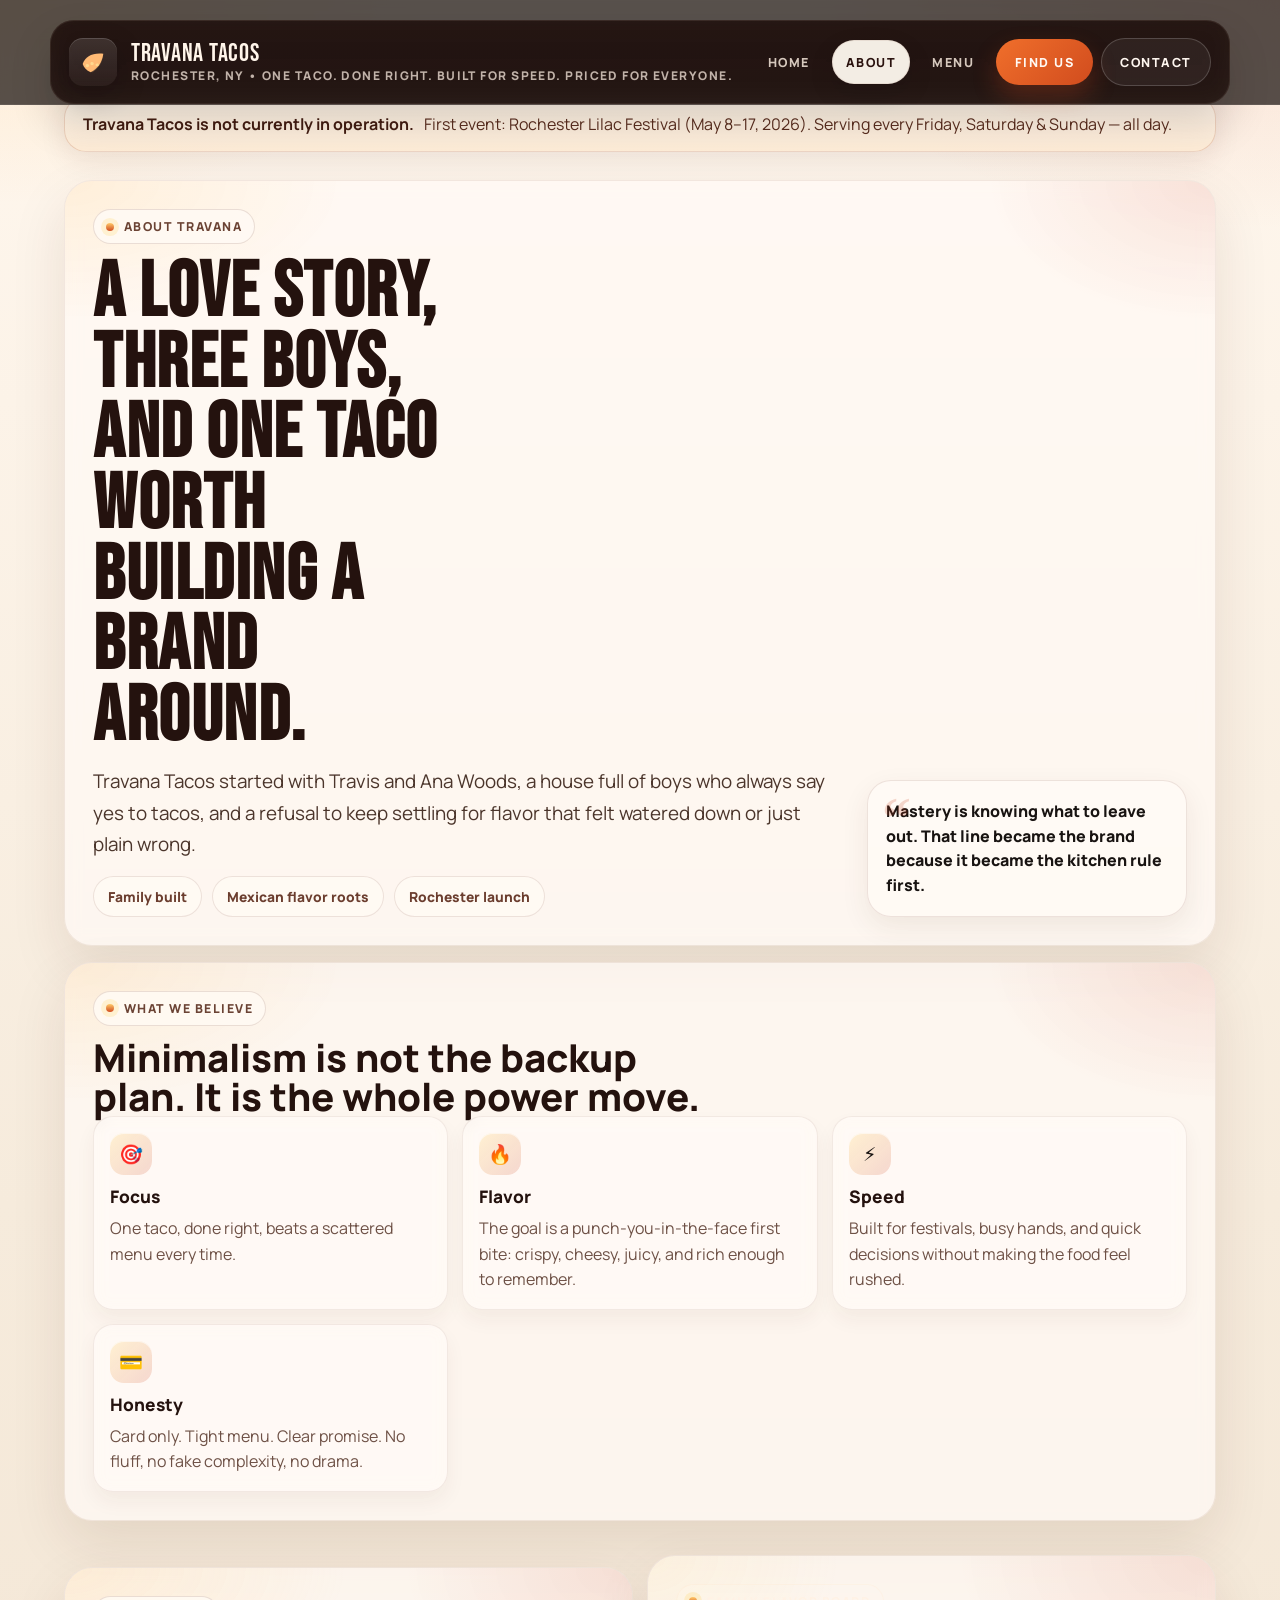
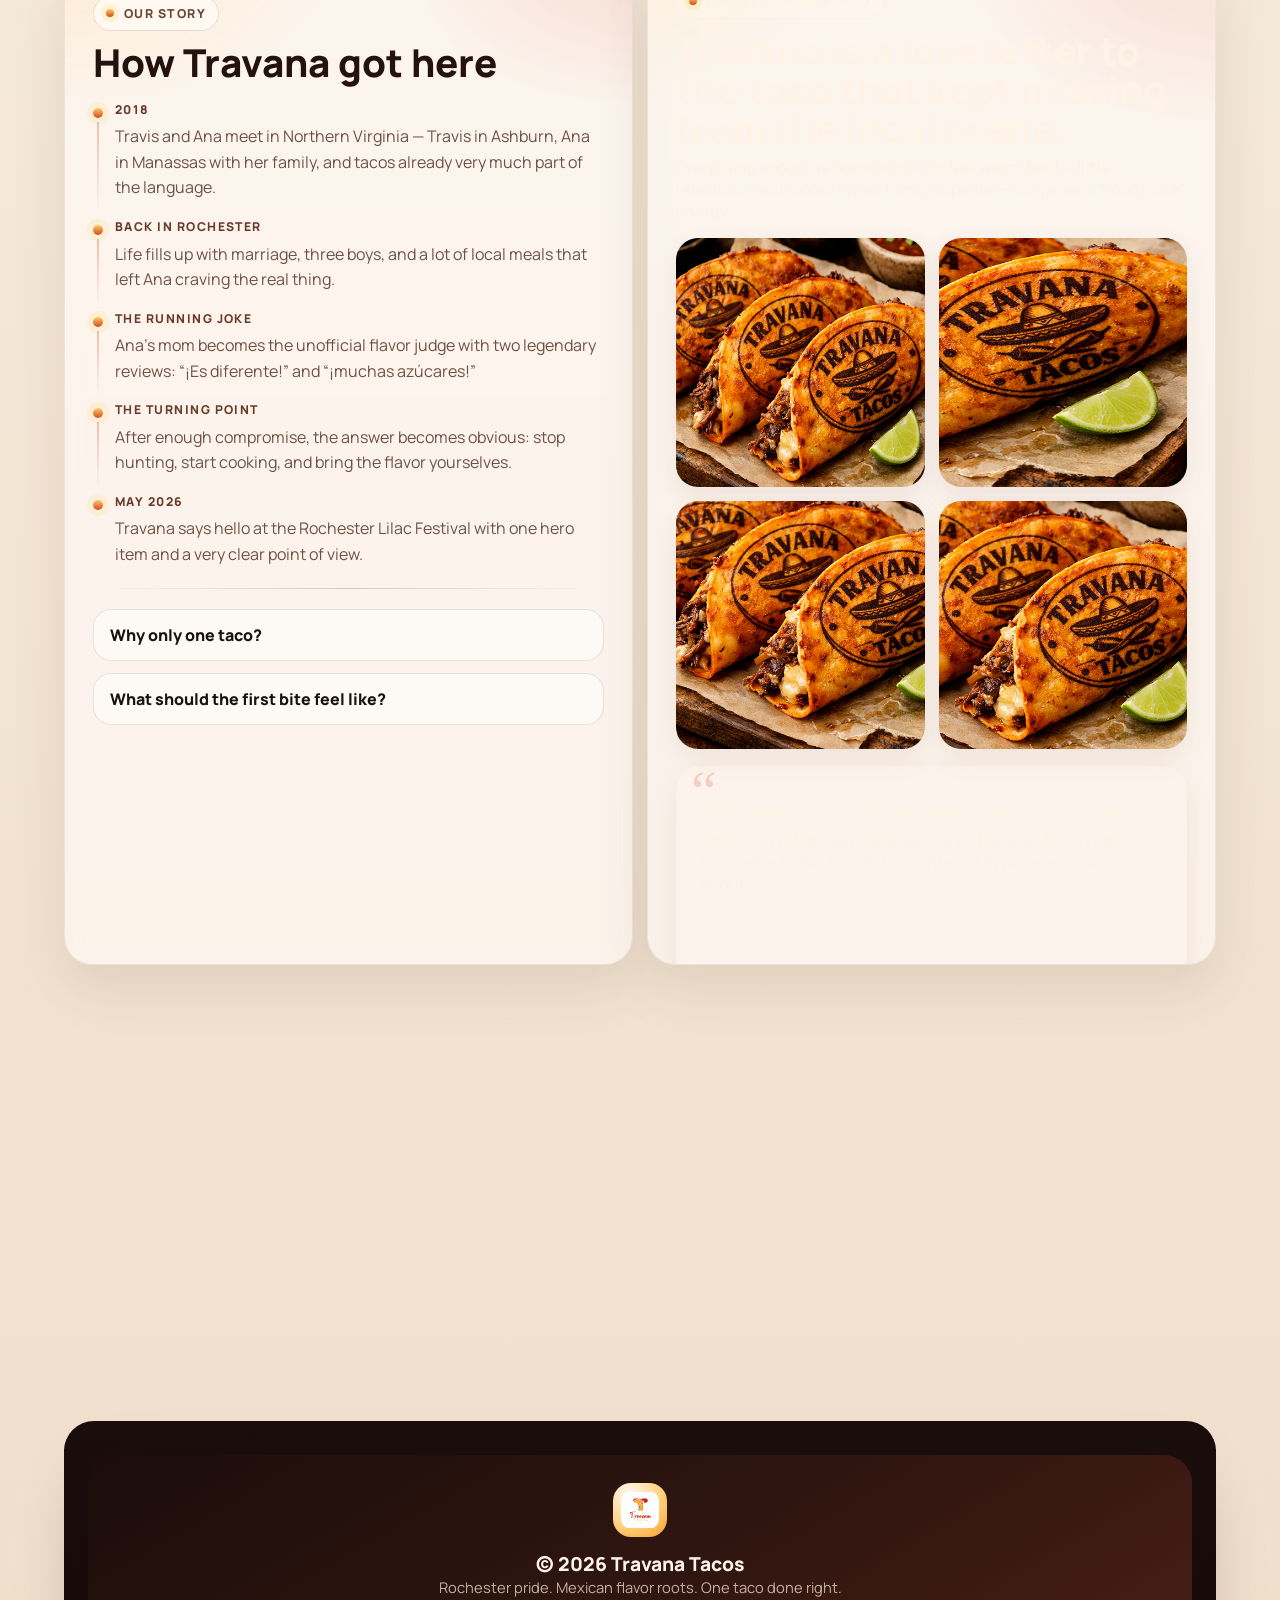
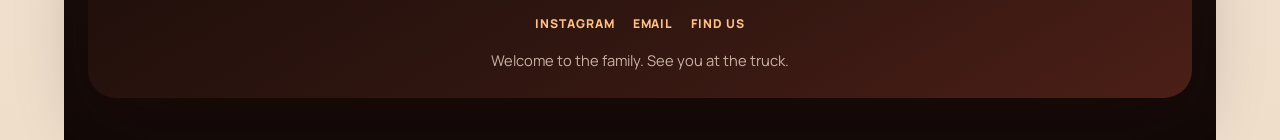
==== commit 49f09049: "newchangeswithxxml" ====
--- a/about.html
+++ b/about.html
@@ -39,7 +39,7 @@
         <div class="section-top">
           <div>
             <div class="kicker"><span class="k-dot"></span>About Travana</div>
-            <h1 style="margin-top:14px;">A love story, three boys, and one taco worth building a brand around.</h1>
+            <h1 class="title-hero">A love story, three boys, and one taco worth building a brand around.</h1>
             <p class="lead">Travana Tacos started with Travis and Ana Woods, a house full of boys who always say yes to tacos, and a refusal to keep settling for flavor that felt watered down or just plain wrong.</p>
             <div class="badge-cloud"><span class="badge-chip">Family built</span><span class="badge-chip">Mexican flavor roots</span><span class="badge-chip">Rochester launch</span></div>
           </div>
@@ -49,7 +49,7 @@
 
       <section class="card reveal">
         <div class="kicker"><span class="k-dot"></span>What we believe</div>
-        <h2 style="margin-top:12px;">Minimalism is not the backup plan. It is the whole power move.</h2>
+        <h2 class="title-section">Minimalism is not the backup plan. It is the whole power move.</h2>
         <div class="value-grid">
           <div class="value-card"><div class="iconbadge" aria-hidden="true">🎯</div><h3>Focus</h3><p>One taco, done right, beats a scattered menu every time.</p></div>
           <div class="value-card"><div class="iconbadge" aria-hidden="true">🔥</div><h3>Flavor</h3><p>The goal is a punch-you-in-the-face first bite: crispy, cheesy, juicy, and rich enough to remember.</p></div>
@@ -61,7 +61,7 @@
       <section class="grid2">
         <section class="card reveal">
           <div class="kicker"><span class="k-dot"></span>Our story</div>
-          <h2 style="margin-top:12px;">How Travana got here</h2>
+          <h2 class="title-section">How Travana got here</h2>
           <div class="timeline">
             <div class="titem"><div class="when">2018</div><div class="what">Travis and Ana meet in Northern Virginia — Travis in Ashburn, Ana in Manassas with her family, and tacos already very much part of the language.</div></div>
             <div class="titem"><div class="when">Back in Rochester</div><div class="what">Life fills up with marriage, three boys, and a lot of local meals that left Ana craving the real thing.</div></div>
@@ -71,22 +71,22 @@
           </div>
           <div class="divider"></div>
           <details><summary>Why only one taco?</summary><p class="muted">Because the whole idea is to master the one thing that best represents the brand instead of diluting it with extras.</p></details>
-          <details style="margin-top:12px;"><summary>What should the first bite feel like?</summary><p class="muted">Crispy outside, juicy inside, deep savory dip, and that instant “ohhh yea baby” moment.</p></details>
+          <details class="same-stack"><summary>What should the first bite feel like?</summary><p class="muted">Crispy outside, juicy inside, deep savory dip, and that instant “ohhh yea baby” moment.</p></details>
         </section>
 
         <section class="card card-dark reveal">
           <div class="kicker"><span class="k-dot"></span>Family flavor board</div>
-          <h2 style="margin-top:12px;">Travana is a love letter to the taco that kept missing from the local scene.</h2>
-          <p class="muted" style="margin-top:8px;">Everything about the brand is built to feel warm, bold, a little rebellious, and rooted in real family appetite — not generic “food truck” energy.</p>
-          <div class="gallery" style="margin-top:16px;">
+          <h2 class="title-section">Travana is a love letter to the taco that kept missing from the local scene.</h2>
+          <p class="muted section-copy">Everything about the brand is built to feel warm, bold, a little rebellious, and rooted in real family appetite — not generic “food truck” energy.</p>
+          <div class="gallery mt-16">
             <img src="/images/taco-story.jpg" alt="Travana Tacos hero shot with crispy quesabirria lined up and ready to dip" loading="lazy" />
             <img src="/images/taco-detail.jpg" alt="Close-up detail of the seared tortilla and branded taco shell" loading="lazy" />
             <img src="/images/taco-closeup.jpg" alt="Close-up of quesabirria filling and molten cheese" loading="lazy" />
             <img src="/images/taco-portrait.jpg" alt="Portrait photo of Travana Tacos quesabirria box arranged for a premium brand feel" loading="lazy" />
           </div>
-          <div class="editorial-quote" style="margin-top:16px;">
-            <h3 style="margin-top:10px;">The whole point is for one taco to carry a whole story.</h3>
-            <p class="muted" style="margin-top:8px;">That story is Northern Virginia sparks, Mexican flavor roots, Rochester family life, and zero interest in watered-down shortcuts.</p>
+          <div class="editorial-quote mt-16">
+            <h3 class="mt-10">The whole point is for one taco to carry a whole story.</h3>
+            <p class="muted section-copy">That story is Northern Virginia sparks, Mexican flavor roots, Rochester family life, and zero interest in watered-down shortcuts.</p>
           </div>
         </section>
       </section>
@@ -95,8 +95,8 @@
         <div class="wrap social-proof-inner">
           <div class="social-proof-copy">
             <div class="kicker"><span class="k-dot"></span>Welcome to the family</div>
-            <h2 style="margin-top:12px;">The brand is simple because the mission is simple.</h2>
-            <p class="muted" style="margin-top:10px;max-width:56ch;">Serve one unforgettable taco, keep it fast, keep it fair, and make Rochester feel the difference immediately.</p>
+            <h2 class="title-section">The brand is simple because the mission is simple.</h2>
+            <p class="muted copy-soft copy-measure-56">Serve one unforgettable taco, keep it fast, keep it fair, and make Rochester feel the difference immediately.</p>
           </div>
           <div class="social-proof-photo"><img src="/images/festival-strip.jpg" alt="Wide Travana Tacos festival-style food image showing multiple branded tacos ready to serve" loading="lazy" /></div>
         </div>
@@ -109,4 +109,4 @@
     <script src="/site-config.js" defer></script>
     <script src="/app.js" defer></script>
   </body>
-</html>
+</html>
--- a/styles.css
+++ b/styles.css
@@ -1480,3 +1480,74 @@
   .nav-toggle{display:flex;background:rgba(255,255,255,.06);border-color:rgba(255,229,204,.12);color:#fff4e8;}
   .nav-open .nav{transform:none;opacity:1;pointer-events:auto;}
 }
+
+/* --- First-pass consistency cleanup --- */
+.title-hero {
+  margin-top: 14px;
+  text-wrap: balance;
+}
+
+.title-section {
+  margin-top: 12px;
+  text-wrap: balance;
+}
+
+.section-copy,
+.copy-tight {
+  margin-top: 8px;
+}
+
+.copy-soft {
+  margin-top: 10px;
+}
+
+.copy-measure-56 { max-width: 56ch; }
+.copy-measure-58 { max-width: 58ch; }
+.copy-measure-62 { max-width: 62ch; }
+
+.mt-0 { margin-top: 0 !important; }
+.mt-8 { margin-top: 8px !important; }
+.mt-10 { margin-top: 10px !important; }
+.mt-12 { margin-top: 12px !important; }
+.mt-14 { margin-top: 14px !important; }
+.mt-16 { margin-top: 16px !important; }
+.mt-18 { margin-top: 18px !important; }
+
+.copy-btn-inline {
+  min-height: 40px;
+  padding: 8px 12px;
+  border-radius: 999px;
+}
+
+.contact-actions {
+  display: flex;
+  flex-wrap: wrap;
+  gap: 12px;
+  align-items: center;
+}
+
+.contact-actions .btn {
+  flex: 1 1 180px;
+}
+
+.contact-actions .status-chip {
+  margin: 0;
+}
+
+.details-stack > details + details,
+details + details.same-stack {
+  margin-top: 12px;
+}
+
+@media (max-width: 760px) {
+  .contact-actions {
+    flex-direction: column;
+    align-items: stretch;
+  }
+
+  .contact-actions .status-chip {
+    align-self: flex-start;
+  }
+}
+
+.mantra { font-style: italic; }
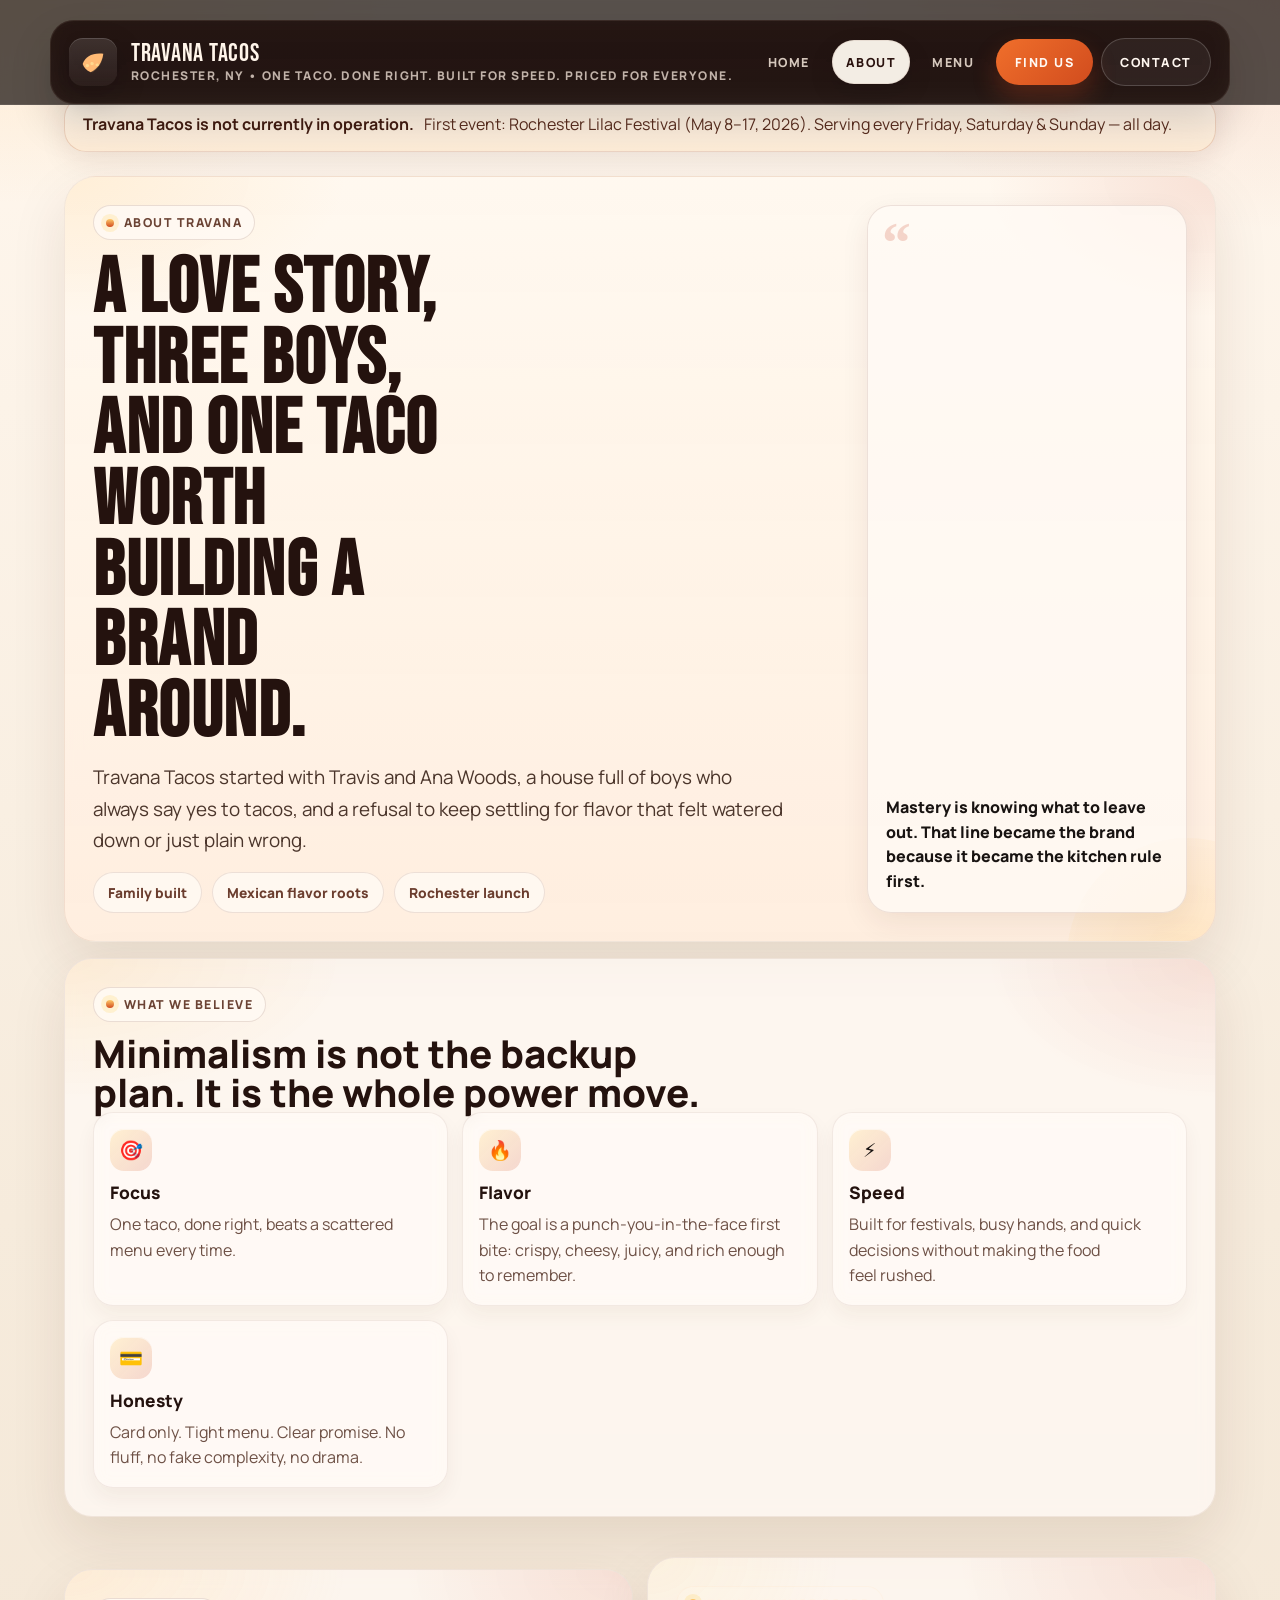
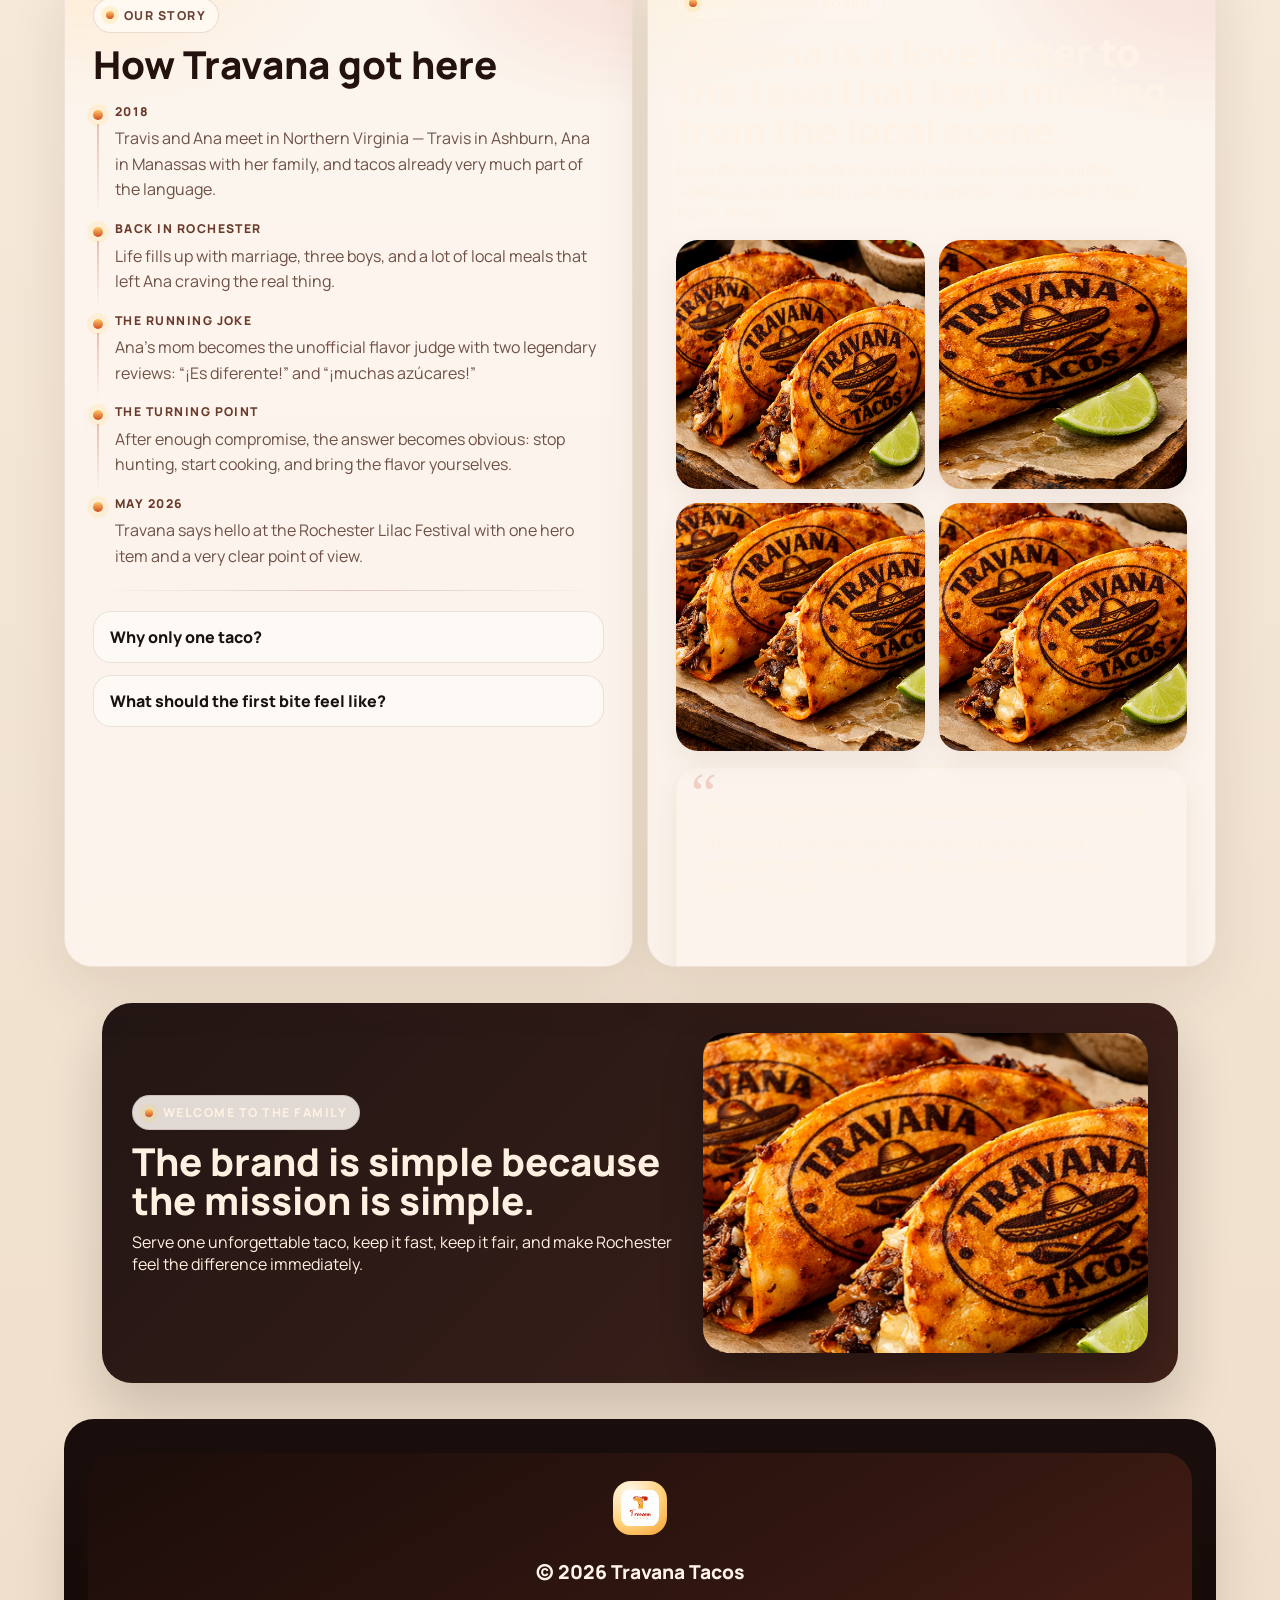
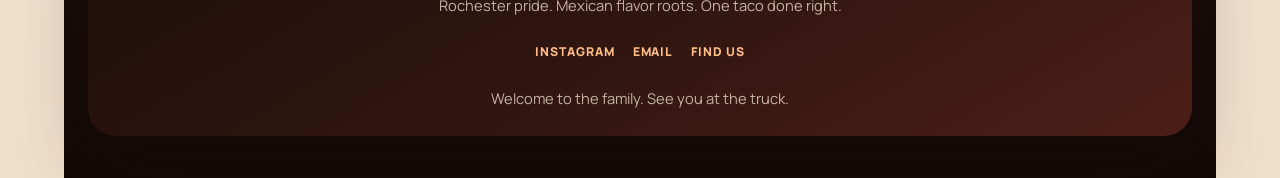
==== commit 1ce3bc37: "work" ====
--- a/about.html
+++ b/about.html
@@ -35,11 +35,11 @@
     <main id="main" class="site-main inner-main">
       <section id="banner" class="notice reveal" style="display:none;"><strong id="banner1">Travana Tacos is not currently in operation.</strong><span id="banner2">First event: Rochester Lilac Festival (May 8–17, 2026). Serving Fri–Sun all day.</span></section>
 
-      <section class="card hero-prime reveal">
+      <section class="card hero-prime page-masthead reveal">
         <div class="section-top">
           <div>
             <div class="kicker"><span class="k-dot"></span>About Travana</div>
-            <h1 class="title-hero">A love story, three boys, and one taco worth building a brand around.</h1>
+            <h1 class="title-gap">A love story, three boys, and one taco worth building a brand around.</h1>
             <p class="lead">Travana Tacos started with Travis and Ana Woods, a house full of boys who always say yes to tacos, and a refusal to keep settling for flavor that felt watered down or just plain wrong.</p>
             <div class="badge-cloud"><span class="badge-chip">Family built</span><span class="badge-chip">Mexican flavor roots</span><span class="badge-chip">Rochester launch</span></div>
           </div>
@@ -49,7 +49,7 @@
 
       <section class="card reveal">
         <div class="kicker"><span class="k-dot"></span>What we believe</div>
-        <h2 class="title-section">Minimalism is not the backup plan. It is the whole power move.</h2>
+        <h2 class="title-gap-sm">Minimalism is not the backup plan. It is the whole power move.</h2>
         <div class="value-grid">
           <div class="value-card"><div class="iconbadge" aria-hidden="true">🎯</div><h3>Focus</h3><p>One taco, done right, beats a scattered menu every time.</p></div>
           <div class="value-card"><div class="iconbadge" aria-hidden="true">🔥</div><h3>Flavor</h3><p>The goal is a punch-you-in-the-face first bite: crispy, cheesy, juicy, and rich enough to remember.</p></div>
@@ -61,7 +61,7 @@
       <section class="grid2">
         <section class="card reveal">
           <div class="kicker"><span class="k-dot"></span>Our story</div>
-          <h2 class="title-section">How Travana got here</h2>
+          <h2 class="title-gap-sm">How Travana got here</h2>
           <div class="timeline">
             <div class="titem"><div class="when">2018</div><div class="what">Travis and Ana meet in Northern Virginia — Travis in Ashburn, Ana in Manassas with her family, and tacos already very much part of the language.</div></div>
             <div class="titem"><div class="when">Back in Rochester</div><div class="what">Life fills up with marriage, three boys, and a lot of local meals that left Ana craving the real thing.</div></div>
@@ -71,22 +71,22 @@
           </div>
           <div class="divider"></div>
           <details><summary>Why only one taco?</summary><p class="muted">Because the whole idea is to master the one thing that best represents the brand instead of diluting it with extras.</p></details>
-          <details class="same-stack"><summary>What should the first bite feel like?</summary><p class="muted">Crispy outside, juicy inside, deep savory dip, and that instant “ohhh yea baby” moment.</p></details>
+          <details class="title-gap-sm"><summary>What should the first bite feel like?</summary><p class="muted">Crispy outside, juicy inside, deep savory dip, and that instant “ohhh yea baby” moment.</p></details>
         </section>
 
         <section class="card card-dark reveal">
           <div class="kicker"><span class="k-dot"></span>Family flavor board</div>
-          <h2 class="title-section">Travana is a love letter to the taco that kept missing from the local scene.</h2>
-          <p class="muted section-copy">Everything about the brand is built to feel warm, bold, a little rebellious, and rooted in real family appetite — not generic “food truck” energy.</p>
-          <div class="gallery mt-16">
+          <h2 class="title-gap-sm">Travana is a love letter to the taco that kept missing from the local scene.</h2>
+          <p class="muted copy-gap">Everything about the brand is built to feel warm, bold, a little rebellious, and rooted in real family appetite — not generic “food truck” energy.</p>
+          <div class="gallery stack-gap">
             <img src="/images/taco-story.jpg" alt="Travana Tacos hero shot with crispy quesabirria lined up and ready to dip" loading="lazy" />
             <img src="/images/taco-detail.jpg" alt="Close-up detail of the seared tortilla and branded taco shell" loading="lazy" />
             <img src="/images/taco-closeup.jpg" alt="Close-up of quesabirria filling and molten cheese" loading="lazy" />
             <img src="/images/taco-portrait.jpg" alt="Portrait photo of Travana Tacos quesabirria box arranged for a premium brand feel" loading="lazy" />
           </div>
-          <div class="editorial-quote mt-16">
-            <h3 class="mt-10">The whole point is for one taco to carry a whole story.</h3>
-            <p class="muted section-copy">That story is Northern Virginia sparks, Mexican flavor roots, Rochester family life, and zero interest in watered-down shortcuts.</p>
+          <div class="editorial-quote stack-gap">
+            <h3 class="copy-gap-md">The whole point is for one taco to carry a whole story.</h3>
+            <p class="muted copy-gap">That story is Northern Virginia sparks, Mexican flavor roots, Rochester family life, and zero interest in watered-down shortcuts.</p>
           </div>
         </section>
       </section>
@@ -95,8 +95,8 @@
         <div class="wrap social-proof-inner">
           <div class="social-proof-copy">
             <div class="kicker"><span class="k-dot"></span>Welcome to the family</div>
-            <h2 class="title-section">The brand is simple because the mission is simple.</h2>
-            <p class="muted copy-soft copy-measure-56">Serve one unforgettable taco, keep it fast, keep it fair, and make Rochester feel the difference immediately.</p>
+            <h2 class="title-gap-sm">The brand is simple because the mission is simple.</h2>
+            <p class="muted copy-gap-md copy-measure-md">Serve one unforgettable taco, keep it fast, keep it fair, and make Rochester feel the difference immediately.</p>
           </div>
           <div class="social-proof-photo"><img src="/images/festival-strip.jpg" alt="Wide Travana Tacos festival-style food image showing multiple branded tacos ready to serve" loading="lazy" /></div>
         </div>
--- a/styles.css
+++ b/styles.css
@@ -1481,73 +1481,113 @@
   .nav-open .nav{transform:none;opacity:1;pointer-events:auto;}
 }
 
-/* --- First-pass consistency cleanup --- */
-.title-hero {
-  margin-top: 14px;
-  text-wrap: balance;
-}
-
-.title-section {
-  margin-top: 12px;
-  text-wrap: balance;
-}
-
-.section-copy,
-.copy-tight {
-  margin-top: 8px;
-}
-
-.copy-soft {
-  margin-top: 10px;
-}
-
-.copy-measure-56 { max-width: 56ch; }
-.copy-measure-58 { max-width: 58ch; }
-.copy-measure-62 { max-width: 62ch; }
-
+/* --- 2026 consistency cleanup pass --- */
+:root {
+  --section-space: 24px;
+  --content-space: 18px;
+  --copy-width: 60ch;
+}
+
+.site-main > section { scroll-margin-top: 120px; }
+.inner-main > section + section { margin-top: var(--section-space); }
+.page-home .site-main > section + section { margin-top: 0; }
+
+h1, h2, h3, .display-sm { text-wrap: balance; }
+p, li { text-wrap: pretty; }
+
+.page-masthead {
+  position: relative;
+  isolation: isolate;
+  border-radius: 32px;
+}
+.page-masthead::after {
+  content: "";
+  position: absolute;
+  inset: auto -8% -18% auto;
+  width: 240px;
+  height: 240px;
+  border-radius: 999px;
+  background: radial-gradient(circle, rgba(255, 202, 105, 0.26), rgba(255, 202, 105, 0));
+  pointer-events: none;
+  z-index: 0;
+}
+.page-masthead > * { position: relative; z-index: 1; }
+.page-masthead .section-top { align-items: start; gap: 24px; }
+.page-masthead .mini-quote {
+  min-height: 100%;
+  display: flex;
+  align-items: flex-end;
+}
+.page-masthead .lead { max-width: 58ch; }
+.page-about .page-masthead,
+.page-contact .page-masthead {
+  background: linear-gradient(180deg, rgba(255, 248, 239, 0.97), rgba(255, 238, 223, 0.93));
+}
+.page-menu .page-masthead,
+.page-find .page-masthead {
+  background: radial-gradient(36rem 18rem at 100% 0%, rgba(255, 127, 58, 0.12), transparent 56%), linear-gradient(160deg, #1d100d 0%, #2b1511 56%, #3a1c16 100%);
+}
+
+.title-gap { margin-top: 14px !important; }
+.title-gap-sm { margin-top: 12px !important; }
+.copy-gap { margin-top: 8px !important; }
+.copy-gap-md { margin-top: 10px !important; }
+.stack-gap { margin-top: 16px !important; }
+.stack-gap-lg { margin-top: 18px !important; }
 .mt-0 { margin-top: 0 !important; }
-.mt-8 { margin-top: 8px !important; }
-.mt-10 { margin-top: 10px !important; }
-.mt-12 { margin-top: 12px !important; }
-.mt-14 { margin-top: 14px !important; }
-.mt-16 { margin-top: 16px !important; }
-.mt-18 { margin-top: 18px !important; }
-
-.copy-btn-inline {
-  min-height: 40px;
-  padding: 8px 12px;
-  border-radius: 999px;
-}
-
-.contact-actions {
-  display: flex;
-  flex-wrap: wrap;
-  gap: 12px;
-  align-items: center;
-}
-
-.contact-actions .btn {
-  flex: 1 1 180px;
-}
-
-.contact-actions .status-chip {
-  margin: 0;
-}
-
-.details-stack > details + details,
-details + details.same-stack {
-  margin-top: 12px;
+.m-0 { margin: 0 !important; }
+.copy-measure { max-width: 58ch; }
+.copy-measure-md { max-width: 56ch; }
+.copy-measure-lg { max-width: 62ch; }
+.section-actions { margin-top: 20px; }
+
+.card .kicker + h1,
+.card .kicker + h2,
+.card .kicker + .display-sm { margin-top: 12px; }
+.card .lead + .buttons,
+.card .lead + .dual-cta,
+.card .lead + .quick-meta,
+.card .lead + .contact-trust,
+.card .lead + .booking-grid { margin-top: 18px; }
+
+.dual-cta { align-items: stretch; }
+.dual-cta-mixed { grid-template-columns: minmax(0, 1fr) auto minmax(0, 1fr); align-items: center; }
+.dual-cta-mixed .status-chip { justify-self: center; }
+
+.btn-copy-inline { min-height: 40px; padding: 0 12px; border-radius: 999px; }
+
+.card .buttons,
+.card .dual-cta,
+.card .quick-meta,
+.card .booking-grid,
+.card .contact-trust,
+.card .bullet-grid,
+.card .status-grid { margin-top: 18px; }
+
+.contactlist li > span:last-child,
+.contactlist li > a:last-child { word-break: break-word; }
+
+.menu-card-body h3 {
+  font-family: var(--font-display);
+  letter-spacing: 0.02em;
+  text-transform: uppercase;
+}
+
+.feature, .value-card, .trust-card, .list-card, .booking-card, .menu-stat, .cta-panel, .note-box {
+  min-height: 100%;
+}
+
+.footer-rich .footer-center {
+  display: grid;
+  gap: 10px;
+}
+
+@media (max-width: 1024px) {
+  .dual-cta-mixed { grid-template-columns: 1fr; }
+  .dual-cta-mixed .status-chip { justify-self: start; }
 }
 
 @media (max-width: 760px) {
-  .contact-actions {
-    flex-direction: column;
-    align-items: stretch;
-  }
-
-  .contact-actions .status-chip {
-    align-self: flex-start;
-  }
-}
-
-.mantra { font-style: italic; }
+  .page-masthead { border-radius: 26px; }
+  .page-masthead .section-top { gap: 18px; }
+}
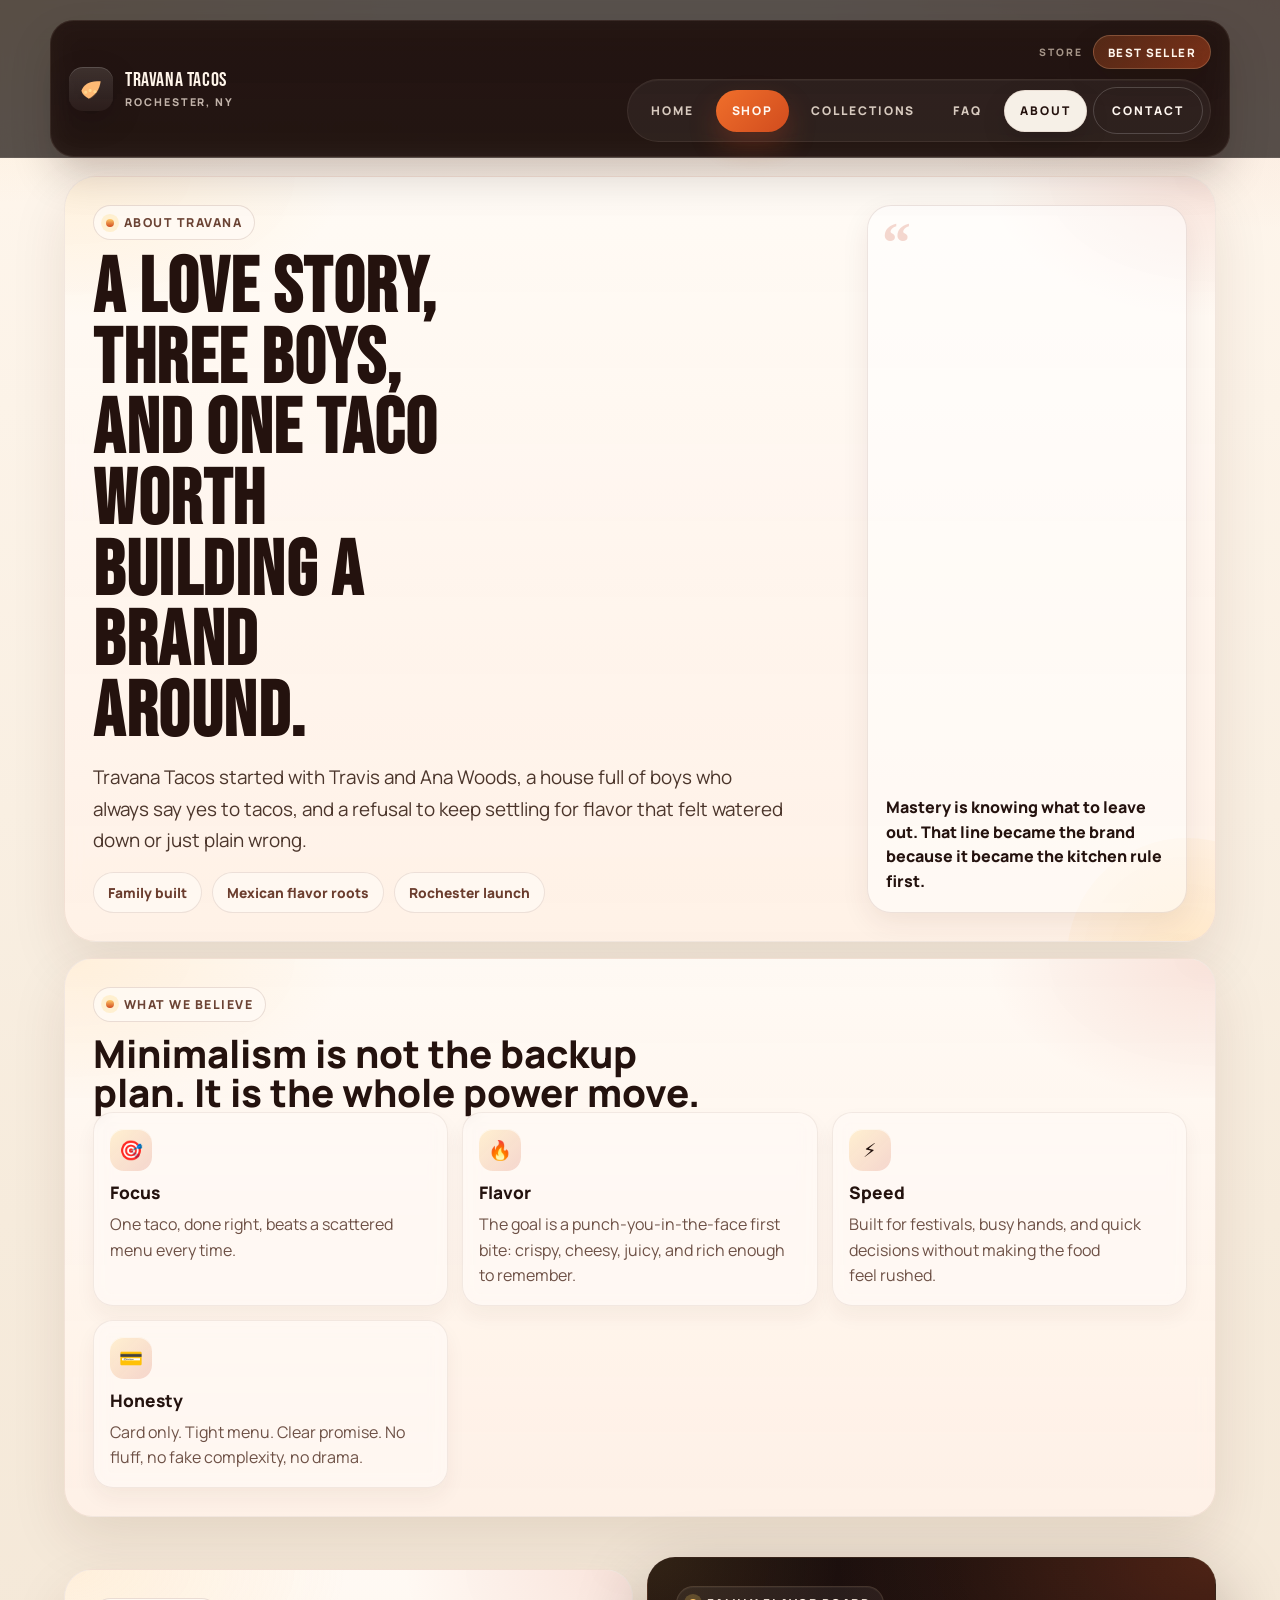
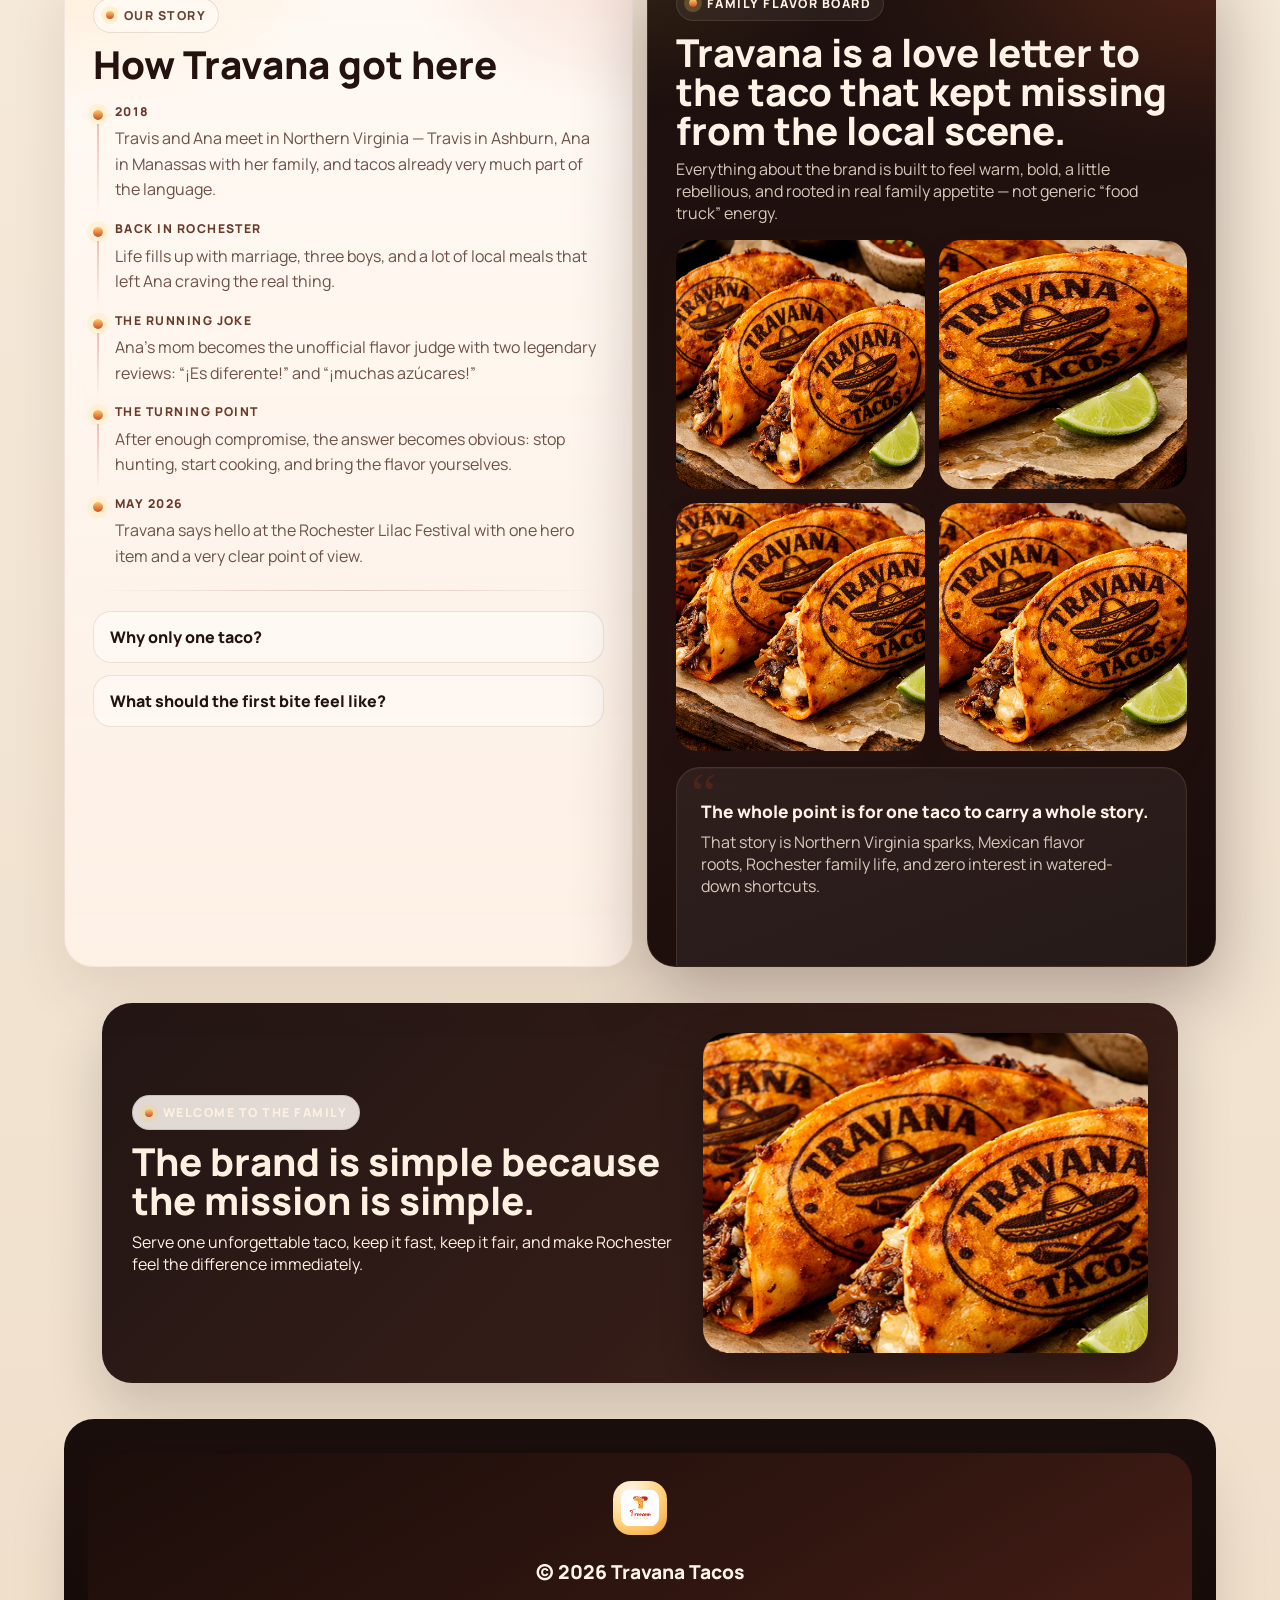
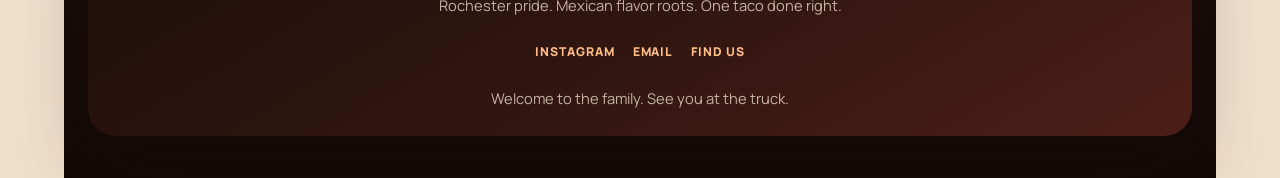
==== commit 7d983839: "chiiio" ====
--- a/about.html
+++ b/about.html
@@ -21,16 +21,29 @@
       <div class="wrap topbar-inner">
         <a class="brand" href="/">
           <span class="brand-mark" aria-hidden="true"><svg viewBox="0 0 64 64" role="img" focusable="false"><path d="M12 38c6-15 18-23 36-23 2 0 4 0 6 .2-2 18-10 31-24 39-8-4-14-9-18-16Z" fill="currentColor" opacity=".22"/><path d="M10 36c5-14 17-22 36-22 3 0 5 .1 8 .4-2.7 18.6-11.6 31.7-27 39.6C18 49.7 12.4 43.8 10 36Z" fill="currentColor"/><path d="M20 36c2.6 0 3.6 1.6 3.6 3.3S22.6 43 20 43s-3.7-1.7-3.7-3.7S17.4 36 20 36Zm10-4c2.6 0 3.6 1.6 3.6 3.3S32.6 39 30 39s-3.7-1.7-3.7-3.7S27.4 32 30 32Zm11 3c2.5 0 3.5 1.5 3.5 3.1S43.5 41 41 41s-3.6-1.5-3.6-2.9S38.5 35 41 35Z" fill="#FFD88E"/></svg></span>
-          <span class="brand-text"><span class="brand-name" id="brandName">Travana Tacos</span><span class="brand-sub" id="brandSub">Rochester, NY</span></span>
+          <span class="brand-text">
+            <span class="brand-name" id="brandName">Travana Tacos</span>
+            <span class="brand-sub" id="brandSub">Rochester, NY</span>
+          </span>
         </a>
         <div class="nav-wrap">
+          <div class="nav-highlights" aria-label="Store highlights">
+            <span class="nav-label">Store</span>
+            <a class="nav-pill nav-pill-hot" href="/menu.html#best-sellers">Best Seller</a>
+          </div>
           <button class="nav-toggle" id="navToggle" aria-label="Toggle navigation" aria-controls="primaryNav" aria-expanded="false"><span></span></button>
-          <nav class="nav" id="primaryNav" aria-label="Primary navigation">
-            <a href="/">Home</a><a href="/about.html" aria-current="page">About</a><a href="/menu.html">Menu</a><a class="nav-find" href="/find-us.html">Find Us</a><a class="nav-cta" href="/contact.html">Contact</a>
+          <nav class="nav nav-catalog" id="primaryNav" aria-label="Primary navigation">
+            <a href="/">Home</a>
+            <a href="/menu.html" class="nav-shop">Shop</a>
+            <a href="/menu.html#collections">Collections</a>
+            <a href="/faq.html">FAQ</a>
+            <a href="/about.html" aria-current="page">About</a>
+            <a href="/contact.html" class="nav-cta">Contact</a>
           </nav>
         </div>
       </div>
     </header>
+
 
     <main id="main" class="site-main inner-main">
       <section id="banner" class="notice reveal" style="display:none;"><strong id="banner1">Travana Tacos is not currently in operation.</strong><span id="banner2">First event: Rochester Lilac Festival (May 8–17, 2026). Serving Fri–Sun all day.</span></section>
--- a/styles.css
+++ b/styles.css
@@ -1481,6 +1481,157 @@
   .nav-open .nav{transform:none;opacity:1;pointer-events:auto;}
 }
 
+
+/* --- Pass 1: store-first header / catalog nav --- */
+.topbar-inner{
+  display:grid;
+  grid-template-columns:auto 1fr;
+  align-items:center;
+  gap:20px;
+}
+.brand{
+  gap:12px;
+}
+.brand-mark{
+  width:44px;
+  height:44px;
+}
+.brand-mark svg{
+  width:28px;
+  height:28px;
+}
+.brand-text{
+  gap:4px;
+}
+.brand-name{
+  font-size:1.26rem!important;
+  letter-spacing:.03em;
+}
+.brand-sub{
+  font-size:.67rem;
+  letter-spacing:.18em;
+}
+.nav-wrap{
+  justify-self:end;
+  display:flex;
+  flex-direction:column;
+  align-items:flex-end;
+  gap:10px;
+}
+.nav-highlights{
+  display:flex;
+  align-items:center;
+  gap:10px;
+}
+.nav-label{
+  font-size:.64rem;
+  font-weight:900;
+  letter-spacing:.2em;
+  text-transform:uppercase;
+  color:rgba(255,236,218,.6);
+}
+.nav-pill{
+  display:inline-flex;
+  align-items:center;
+  min-height:34px;
+  padding:0 14px;
+  border-radius:999px;
+  border:1px solid rgba(255,223,196,.12);
+  background:rgba(255,255,255,.06);
+  color:#fff6ed;
+  font-size:.72rem;
+  font-weight:800;
+  letter-spacing:.12em;
+  text-transform:uppercase;
+}
+.nav-pill:hover{
+  text-decoration:none;
+  background:rgba(255,255,255,.12);
+}
+.nav-pill-hot{
+  background:linear-gradient(135deg, rgba(240,111,43,.24), rgba(209,76,30,.5));
+  border-color:rgba(255,208,170,.22);
+  box-shadow:0 12px 28px rgba(30,9,4,.18);
+}
+.nav{
+  gap:6px;
+  padding:7px;
+  border-radius:999px;
+  background:rgba(255,255,255,.05);
+  border:1px solid rgba(255,228,205,.08);
+  box-shadow:inset 0 1px 0 rgba(255,255,255,.04);
+}
+.nav a{
+  min-height:42px;
+  padding:0 16px;
+  border-radius:999px;
+  font-size:.75rem;
+  font-weight:800;
+  letter-spacing:.16em;
+}
+.nav a:hover{
+  background:rgba(255,255,255,.11);
+}
+.nav a.active,
+.nav a[aria-current="page"]{
+  background:rgba(255,249,240,.96);
+  color:#24120e;
+  box-shadow:0 10px 26px rgba(0,0,0,.12), inset 0 0 0 1px rgba(130,74,52,.1);
+}
+.nav-shop{
+  background:linear-gradient(135deg,var(--brand-2),var(--brand));
+  color:#fff8f1!important;
+  box-shadow:0 14px 28px rgba(209,76,30,.26);
+}
+.nav-shop:hover,
+.nav-shop.active,
+.nav-shop[aria-current="page"]{
+  color:#fff8f1!important;
+}
+.nav-cta{
+  background:transparent!important;
+  border:1px solid rgba(255,229,204,.14);
+}
+@media (max-width: 1080px){
+  .topbar-inner{
+    gap:14px;
+  }
+  .nav a{
+    padding:0 14px;
+    letter-spacing:.13em;
+  }
+}
+@media (max-width: 900px){
+  .topbar-inner{
+    display:flex;
+  }
+  .nav-wrap{
+    justify-self:auto;
+    align-items:stretch;
+    gap:0;
+  }
+  .nav-highlights{
+    display:none;
+  }
+  .nav{
+    gap:10px;
+    padding:16px;
+    border-radius:22px;
+    background:rgba(24,12,10,.94)!important;
+    border:1px solid rgba(255,231,210,.08);
+    box-shadow:0 24px 48px rgba(0,0,0,.28);
+  }
+  .nav a,
+  .nav-shop,
+  .nav-cta{
+    width:100%;
+    justify-content:flex-start;
+    padding:14px 16px;
+    font-size:.98rem;
+    letter-spacing:.08em;
+  }
+}
+
 /* --- 2026 consistency cleanup pass --- */
 :root {
   --section-space: 24px;
@@ -1591,3 +1742,157 @@
   .page-masthead { border-radius: 26px; }
   .page-masthead .section-top { gap: 18px; }
 }
+
+/* --- 2026 theme integrity fix --- */
+:root { --ink: var(--text); }
+
+.btn.secondary,
+.btn.ghost {
+  background: #fff8f2;
+  color: #40211a;
+  border: 1px solid rgba(123, 66, 44, 0.12);
+  box-shadow: 0 10px 22px rgba(82, 44, 28, 0.08);
+}
+.btn.secondary:hover,
+.btn.ghost:hover {
+  background: #fffdf9;
+  box-shadow: 0 14px 28px rgba(82, 44, 28, 0.12);
+}
+
+.hero-cinematic .btn.secondary,
+.hero-cinematic .btn.ghost,
+.card-dark .btn.secondary,
+.card-dark .btn.ghost,
+.page-menu .page-masthead .btn.secondary,
+.page-menu .page-masthead .btn.ghost,
+.page-find .page-masthead .btn.secondary,
+.page-find .page-masthead .btn.ghost {
+  background: rgba(255, 255, 255, 0.08);
+  color: #fff5ea;
+  border: 1px solid rgba(255, 229, 204, 0.16);
+  box-shadow: none;
+}
+.hero-cinematic .btn.secondary:hover,
+.hero-cinematic .btn.ghost:hover,
+.card-dark .btn.secondary:hover,
+.card-dark .btn.ghost:hover,
+.page-menu .page-masthead .btn.secondary:hover,
+.page-menu .page-masthead .btn.ghost:hover,
+.page-find .page-masthead .btn.secondary:hover,
+.page-find .page-masthead .btn.ghost:hover {
+  background: rgba(255, 255, 255, 0.12);
+}
+
+.card:not(.card-dark):not(.card-sunset):not(.hero):not(.hero-cinematic) {
+  background: linear-gradient(180deg, rgba(255, 250, 245, 0.94), rgba(255, 241, 231, 0.9));
+  border-color: rgba(124, 69, 47, 0.1);
+  box-shadow: 0 22px 56px rgba(72, 28, 14, 0.1);
+}
+
+.card-dark {
+  color: #fff1e5;
+  background:
+    radial-gradient(44rem 24rem at 100% 0%, rgba(255, 127, 58, 0.14), transparent 54%),
+    linear-gradient(160deg, var(--surface-dark) 0%, var(--surface-dark-2) 60%, #180c0a 100%);
+  border-color: rgba(255, 185, 120, 0.12);
+  box-shadow: 0 28px 72px rgba(35, 12, 8, 0.32);
+}
+.card-dark::before {
+  background:
+    radial-gradient(24rem 18rem at 0% 0%, rgba(255, 208, 94, 0.1), transparent 50%),
+    radial-gradient(30rem 20rem at 100% 0%, rgba(201, 59, 32, 0.12), transparent 54%);
+}
+.card-dark h1,
+.card-dark h2,
+.card-dark h3,
+.card-dark .display-sm,
+.card-dark .muted strong,
+.card-dark .stat .k,
+.card-dark .event-meta strong,
+.card-dark .footer-title,
+.card-dark strong {
+  color: #fff3e7;
+}
+.card-dark .muted,
+.card-dark p,
+.card-dark li,
+.card-dark .what,
+.card-dark .quote-line,
+.card-dark .event-meta,
+.card-dark .mini,
+.card-dark .v,
+.card-dark .overline,
+.card-dark .label,
+.card-dark .when {
+  color: rgba(255, 239, 224, 0.82);
+}
+.card-dark .kicker,
+.card-dark .pill,
+.card-dark .chip,
+.card-dark .mini-card,
+.card-dark .eventbox,
+.card-dark .meta,
+.card-dark .stat,
+.card-dark .feature,
+.card-dark .editorial-quote,
+.card-dark .mini-quote,
+.card-dark .trust-card,
+.card-dark .list-card,
+.card-dark .booking-card,
+.card-dark .menu-stat,
+.card-dark .cta-panel,
+.card-dark .note-box,
+.card-dark .status-tile,
+.card-dark .meta-tile {
+  background: rgba(255, 255, 255, 0.06);
+  color: #fff2e5;
+  border-color: rgba(255, 213, 165, 0.12);
+  box-shadow: inset 0 1px 0 rgba(255, 255, 255, 0.04);
+  backdrop-filter: none;
+}
+.card-dark .divider {
+  background: linear-gradient(90deg, rgba(255, 213, 165, 0), rgba(255, 213, 165, 0.28), rgba(255, 213, 165, 0));
+}
+
+.card-sunset {
+  background:
+    radial-gradient(32rem 18rem at 0% 0%, rgba(255, 208, 94, 0.26), transparent 56%),
+    radial-gradient(30rem 20rem at 100% 0%, rgba(201, 59, 32, 0.15), transparent 56%),
+    linear-gradient(180deg, rgba(255, 245, 231, 0.96), rgba(255, 232, 213, 0.94));
+  border-color: rgba(132, 79, 57, 0.12);
+  box-shadow: 0 22px 56px rgba(84, 46, 28, 0.1);
+}
+.card-sunset .kicker,
+.card-sunset .chip,
+.card-sunset .trust-card,
+.card-sunset .list-card,
+.card-sunset .booking-card,
+.card-sunset .feature,
+.card-sunset .menu-stat,
+.card-sunset .cta-panel,
+.card-sunset .note-box {
+  background: rgba(255, 252, 248, 0.54);
+  border-color: rgba(123, 66, 44, 0.1);
+}
+
+.page-about .page-masthead,
+.page-contact .page-masthead {
+  background: linear-gradient(180deg, rgba(255, 248, 239, 0.97), rgba(255, 238, 223, 0.93));
+  border-color: rgba(123, 66, 44, 0.1);
+}
+.page-about .page-masthead .mini-quote,
+.page-contact .page-masthead .mini-quote {
+  background: rgba(255, 255, 255, 0.5);
+}
+.page-menu .page-masthead,
+.page-find .page-masthead {
+  background: radial-gradient(36rem 18rem at 100% 0%, rgba(255, 127, 58, 0.12), transparent 56%), linear-gradient(160deg, #1d100d 0%, #2b1511 56%, #3a1c16 100%);
+  border-color: rgba(255, 185, 120, 0.12);
+  box-shadow: 0 28px 72px rgba(35, 12, 8, 0.32);
+}
+.page-menu .page-masthead .mini-quote,
+.page-find .page-masthead .mini-quote {
+  background: rgba(255, 255, 255, 0.06);
+  color: #fff2e5;
+  border-color: rgba(255, 213, 165, 0.12);
+}
